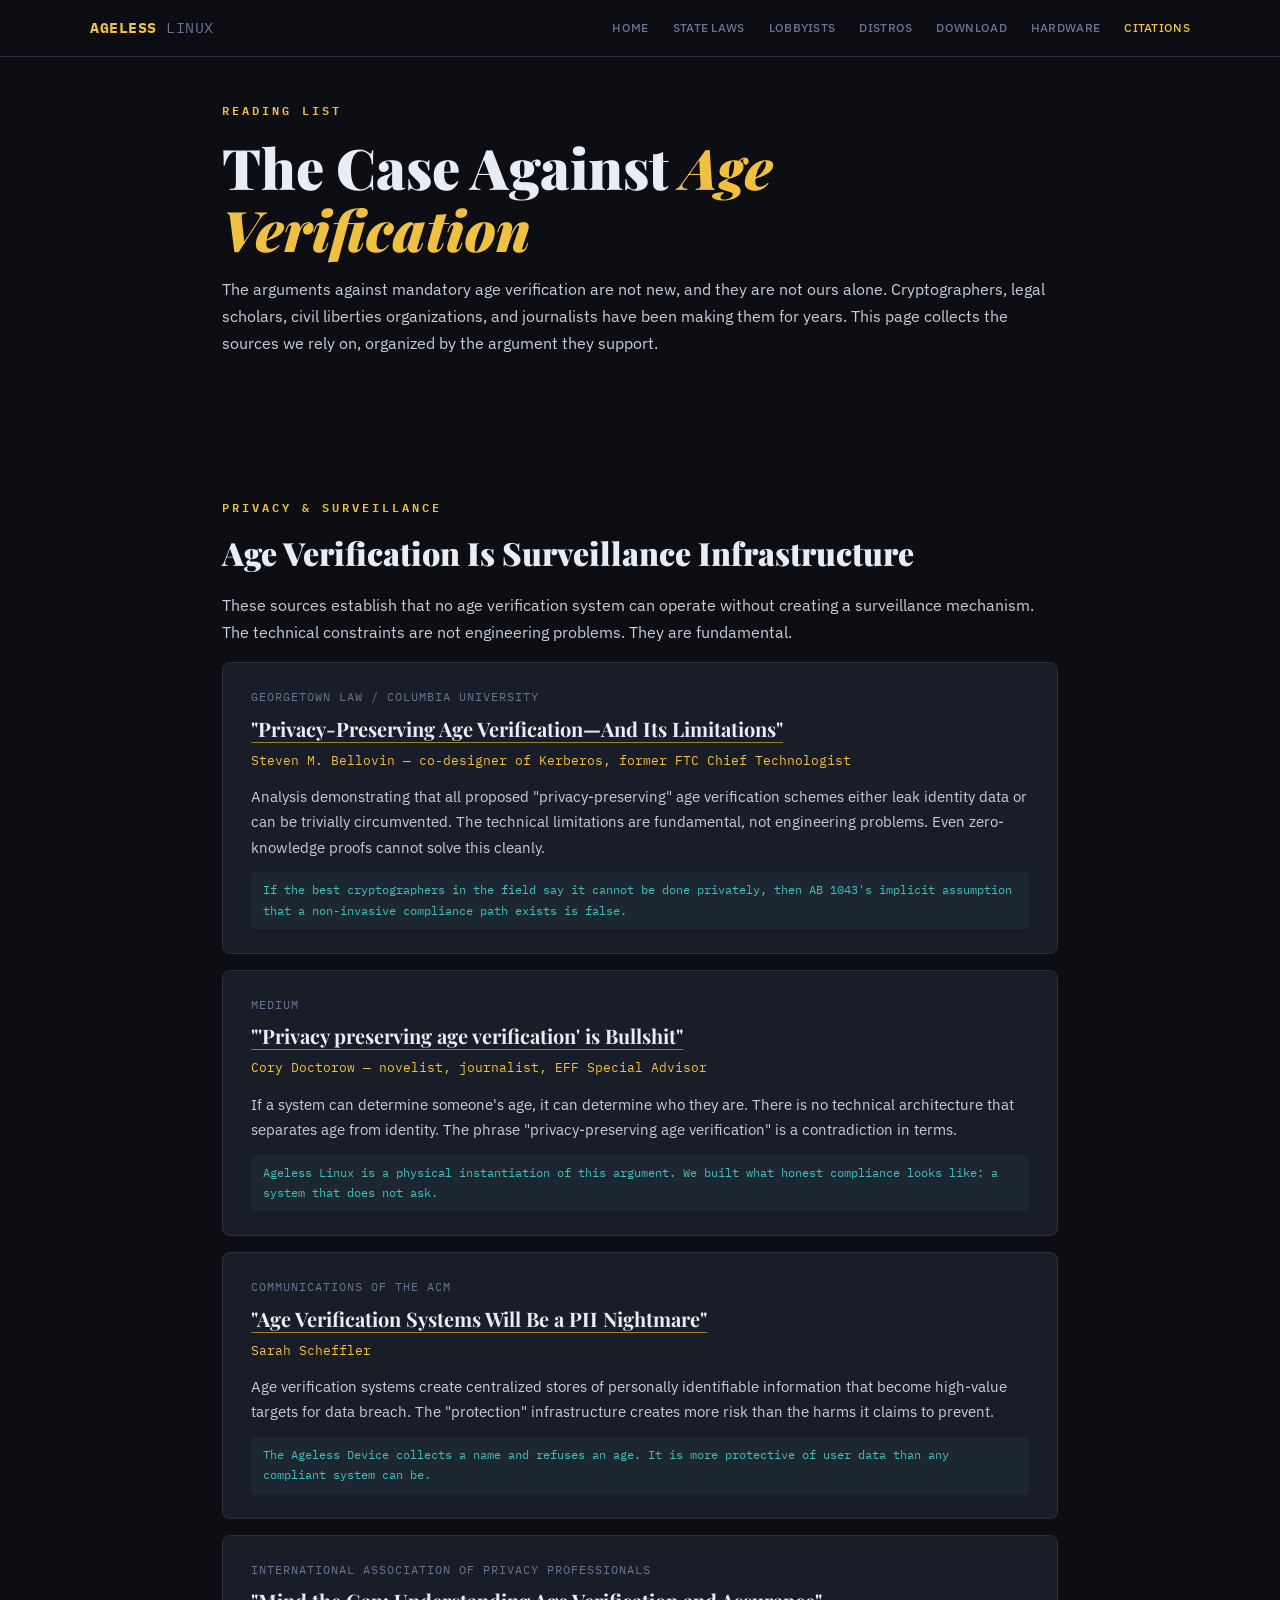
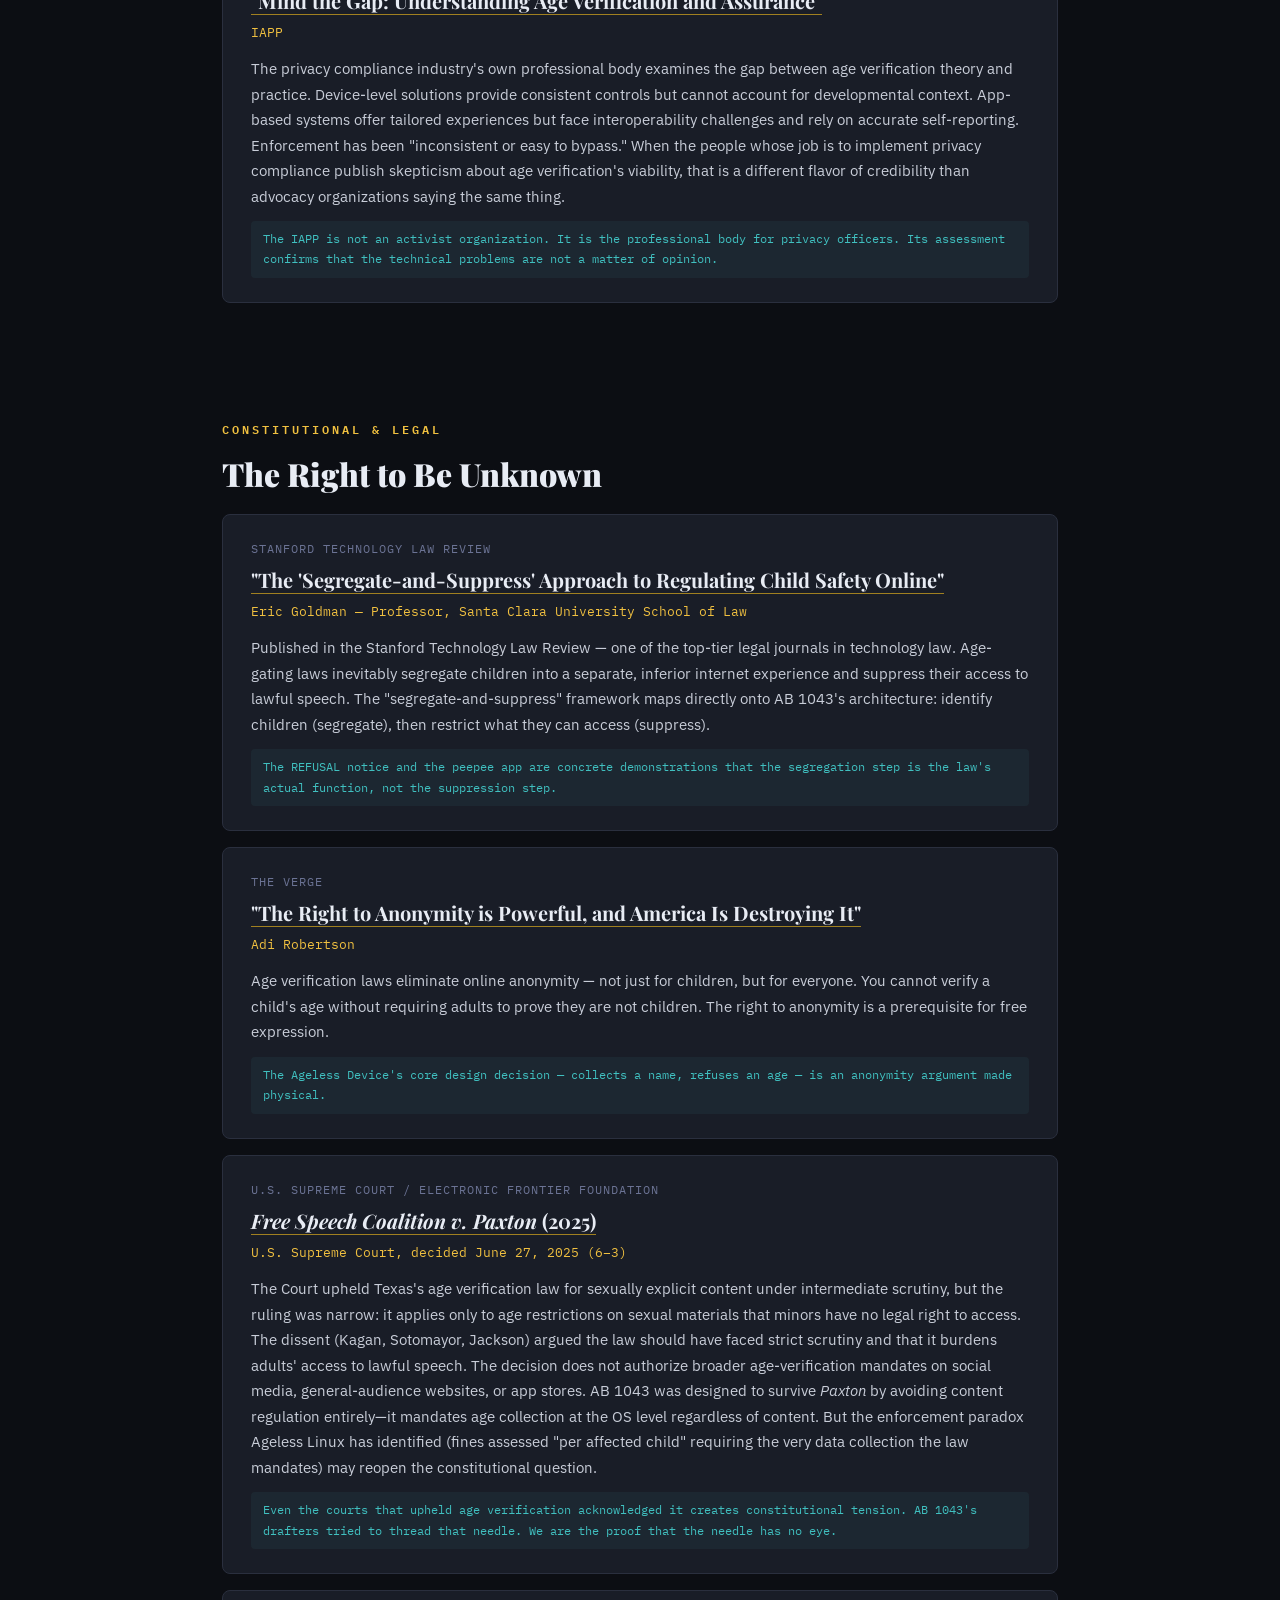
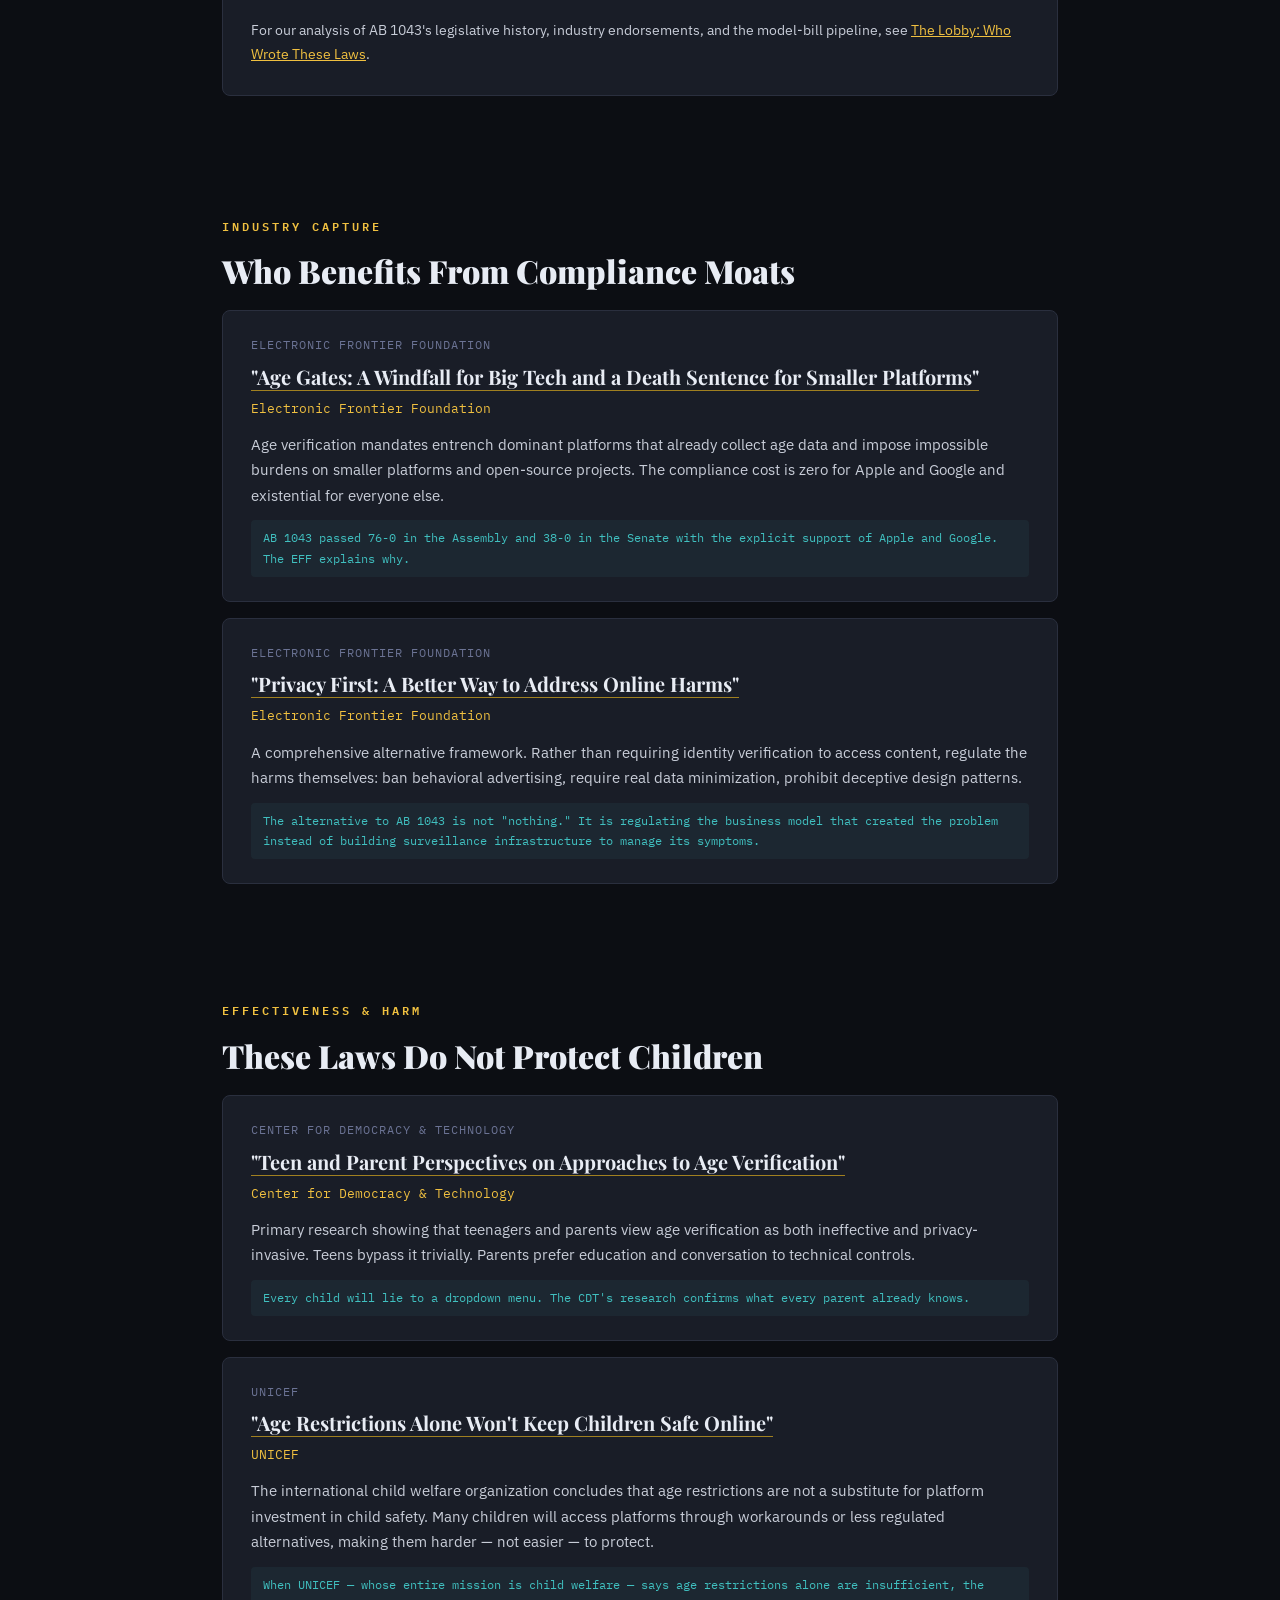
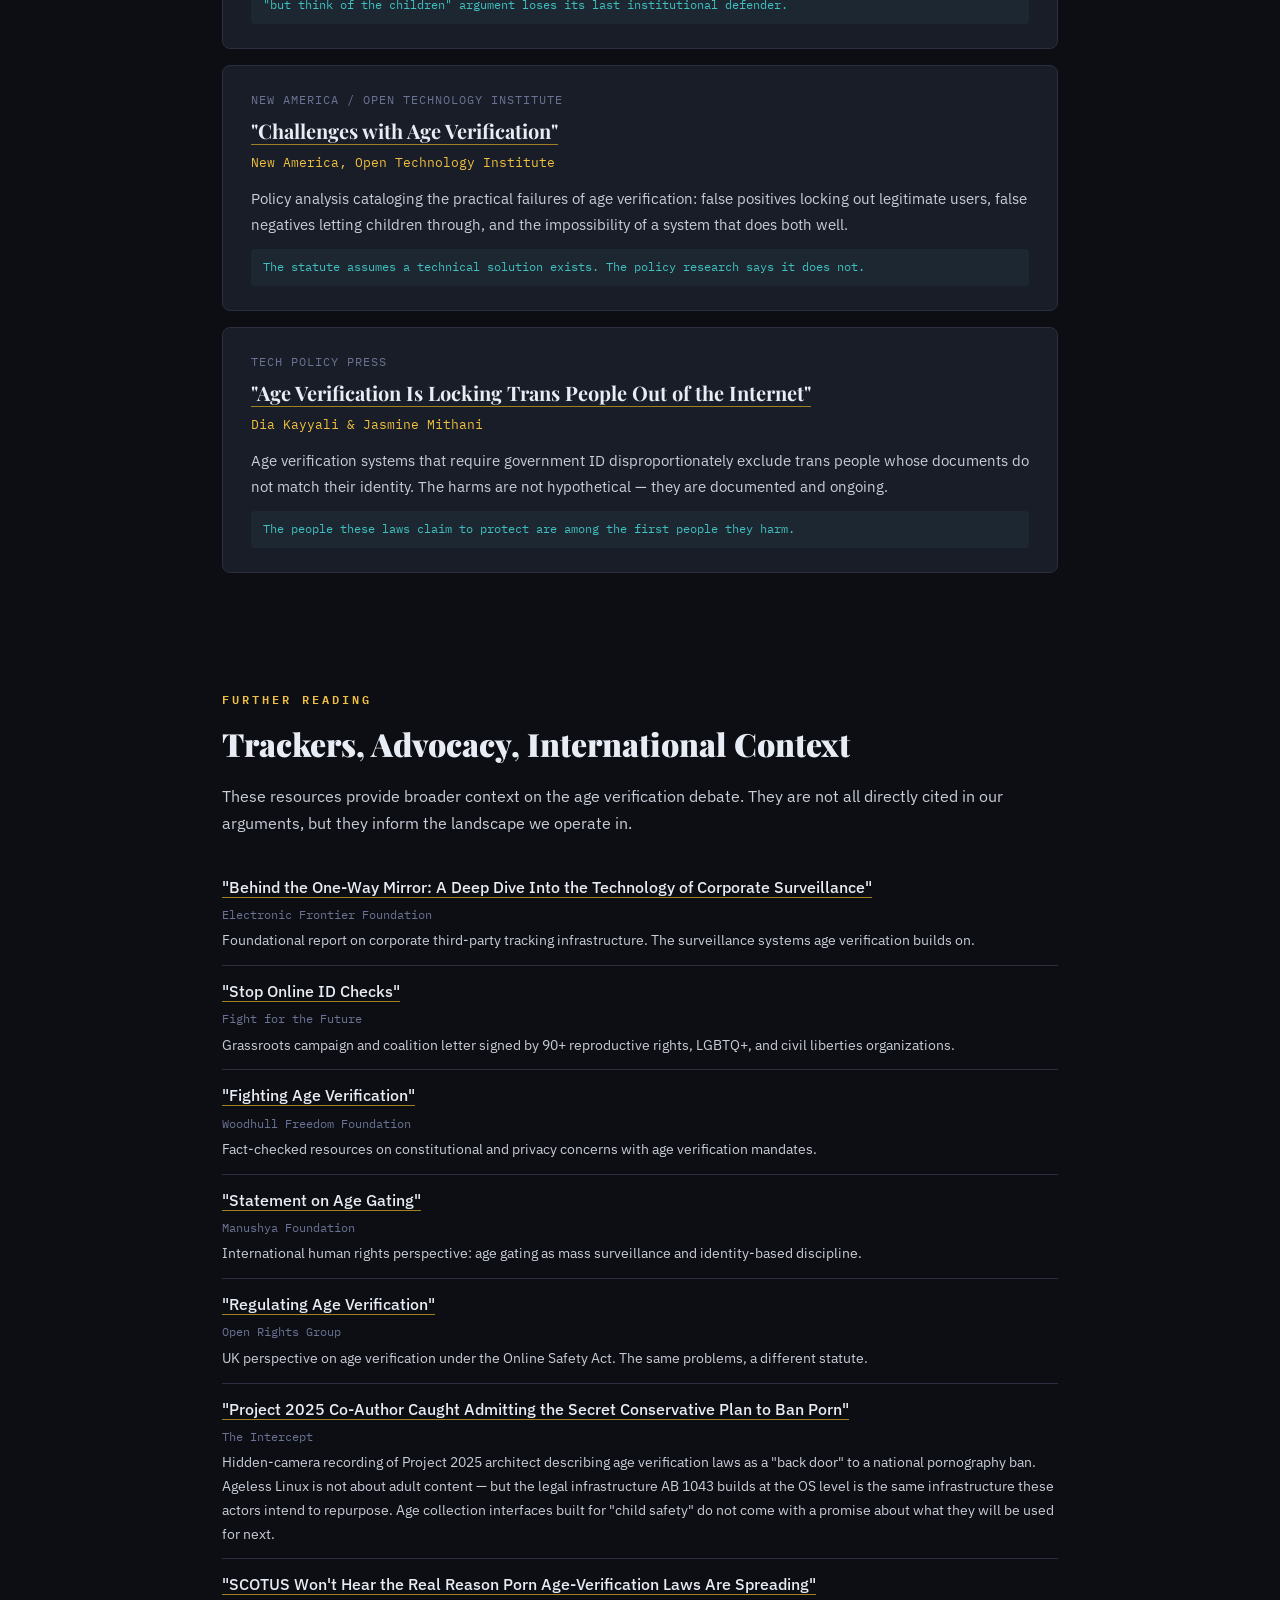
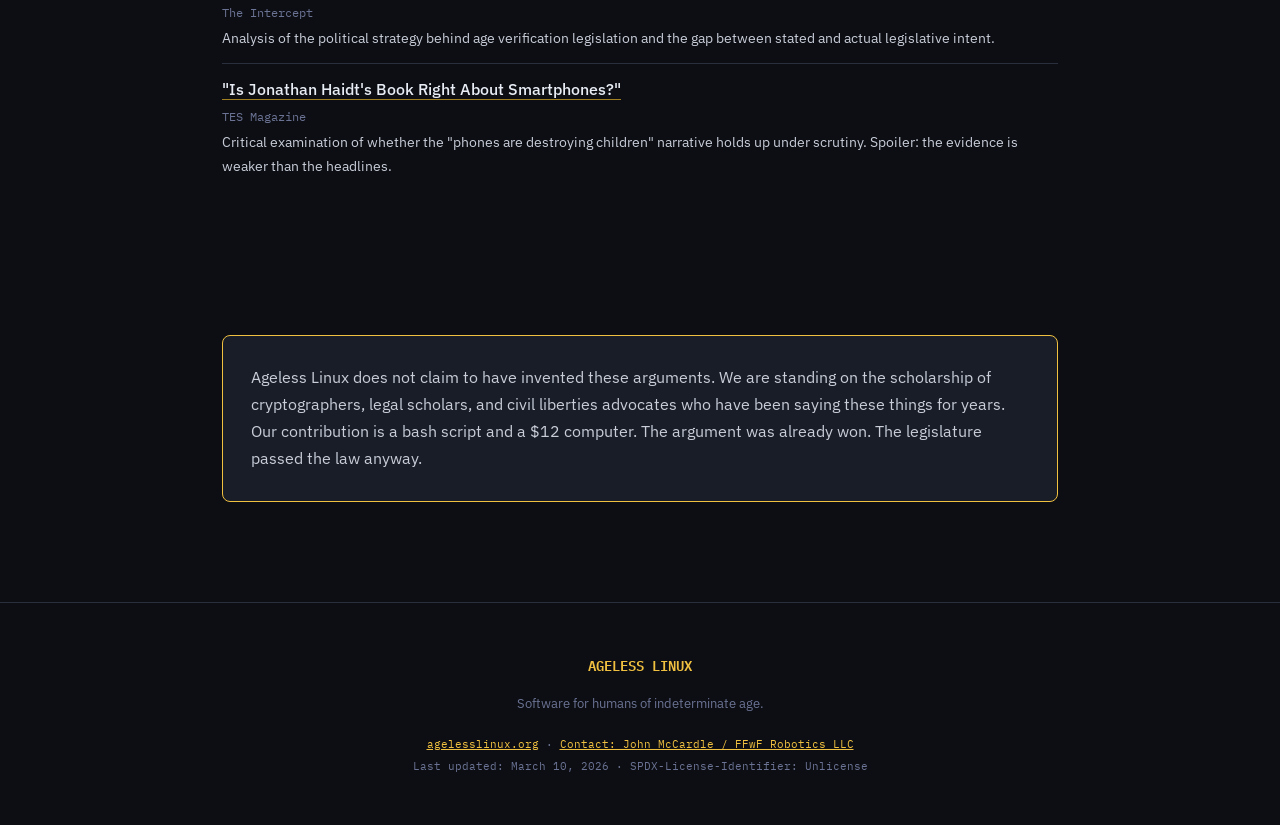
==== citations.html @ 57b7f772 "RSS support" ====
<!DOCTYPE html>
<html lang="en">
<head>
<meta charset="UTF-8">
<meta name="viewport" content="width=device-width, initial-scale=1.0">
<title>Ageless Linux — Citations &amp; Reading List</title>
<link rel="alternate" type="application/rss+xml" title="Ageless Linux: Updates" href="/rss.xml">
<link rel="stylesheet" href="style.css">
<style>
  .citation-card {
    background: var(--bg-card);
    border: 1px solid var(--border);
    border-radius: 8px;
    padding: 24px 28px;
    margin: 16px 0;
  }
  .citation-card .citation-source {
    font-family: 'IBM Plex Mono', monospace;
    font-size: 12px;
    color: var(--text-dim);
    text-transform: uppercase;
    letter-spacing: 1px;
    margin-bottom: 8px;
  }
  .citation-card .citation-title {
    font-family: 'Playfair Display', serif;
    font-size: 20px;
    font-weight: 700;
    color: var(--text-bright);
    line-height: 1.3;
    margin-bottom: 8px;
  }
  .citation-card .citation-title a {
    color: var(--text-bright);
    text-decoration: none;
    border-bottom: 1px solid var(--accent-dim);
    transition: color .2s, border-color .2s;
  }
  .citation-card .citation-title a:hover {
    color: var(--accent);
    border-color: var(--accent);
  }
  .citation-card .citation-author {
    font-family: 'IBM Plex Mono', monospace;
    font-size: 13px;
    color: var(--accent);
    margin-bottom: 12px;
  }
  .citation-card .citation-argument {
    font-size: 15px;
    color: var(--text);
    line-height: 1.7;
  }
  .citation-card .citation-relevance {
    margin-top: 12px;
    font-family: 'IBM Plex Mono', monospace;
    font-size: 12px;
    color: var(--cyan);
    padding: 8px 12px;
    background: rgba(64,192,192,0.06);
    border-radius: 4px;
  }
  .reading-list {
    margin: 24px 0;
  }
  .reading-item {
    padding: 12px 0;
    border-bottom: 1px solid var(--border);
  }
  .reading-item:last-child {
    border-bottom: none;
  }
  .reading-item a {
    color: var(--text-bright);
    text-decoration: none;
    border-bottom: 1px solid var(--accent-dim);
    font-weight: 500;
    transition: color .2s, border-color .2s;
  }
  .reading-item a:hover {
    color: var(--accent);
    border-color: var(--accent);
  }
  .reading-item .reading-org {
    font-family: 'IBM Plex Mono', monospace;
    font-size: 12px;
    color: var(--text-dim);
    margin-top: 4px;
  }
  .reading-item .reading-desc {
    font-size: 14px;
    color: var(--text);
    margin-top: 4px;
  }
</style>
</head>
<body>

<nav>
  <div class="inner">
    <a href="index.html" class="logo">AGELESS<span> LINUX</span></a>
    <div class="links">
      <a href="index.html">Home</a>
      <a href="map.html">State Laws</a>
      <a href="lobbyists.html">Lobbyists</a>
      <a href="distros.html">Distros</a>
      <a href="download.html">Download</a>
      <a href="hardware.html">Hardware</a>
      <a href="citations.html" class="active">Citations</a>
    </div>
  </div>
</nav>

<div class="page-header">
  <div class="container">
    <h2>Reading List</h2>
    <h1>The Case Against <em>Age Verification</em></h1>
    <p>
      The arguments against mandatory age verification are not new, and they are not ours alone.
      Cryptographers, legal scholars, civil liberties organizations, and journalists have been
      making them for years. This page collects the sources we rely on, organized by the argument
      they support.
    </p>
  </div>
</div>

<!-- PRIVACY & SURVEILLANCE -->
<section>
  <div class="container">
    <h2>Privacy &amp; Surveillance</h2>
    <h3>Age Verification Is Surveillance Infrastructure</h3>

    <p>
      These sources establish that no age verification system can operate without creating a
      surveillance mechanism. The technical constraints are not engineering problems. They are
      fundamental.
    </p>

    <div class="citation-card" id="bellovin">
      <div class="citation-source">Georgetown Law / Columbia University</div>
      <div class="citation-title">
        <a href="https://www.cs.columbia.edu/~smb/papers/age-verify.pdf">"Privacy-Preserving Age Verification—And Its Limitations"</a>
      </div>
      <div class="citation-author">Steven M. Bellovin — co-designer of Kerberos, former FTC Chief Technologist</div>
      <div class="citation-argument">
        Analysis demonstrating that all proposed "privacy-preserving" age verification schemes either leak
        identity data or can be trivially circumvented. The technical limitations are fundamental, not
        engineering problems. Even zero-knowledge proofs cannot solve this cleanly.
      </div>
      <div class="citation-relevance">
        If the best cryptographers in the field say it cannot be done privately, then AB 1043's implicit
        assumption that a non-invasive compliance path exists is false.
      </div>
    </div>

    <div class="citation-card" id="doctorow">
      <div class="citation-source">Medium</div>
      <div class="citation-title">
        <a href="https://doctorow.medium.com/privacy-preserving-age-verification-is-bullshit-0aefd53019e0">"'Privacy preserving age verification' is Bullshit"</a>
      </div>
      <div class="citation-author">Cory Doctorow — novelist, journalist, EFF Special Advisor</div>
      <div class="citation-argument">
        If a system can determine someone's age, it can determine who they are. There is no technical
        architecture that separates age from identity. The phrase "privacy-preserving age verification"
        is a contradiction in terms.
      </div>
      <div class="citation-relevance">
        Ageless Linux is a physical instantiation of this argument. We built what honest compliance
        looks like: a system that does not ask.
      </div>
    </div>

    <div class="citation-card" id="scheffler">
      <div class="citation-source">Communications of the ACM</div>
      <div class="citation-title">
        <a href="https://cacm.acm.org/opinion/age-verification-systems-will-be-a-personal-identifiable-information-nightmare/">"Age Verification Systems Will Be a PII Nightmare"</a>
      </div>
      <div class="citation-author">Sarah Scheffler</div>
      <div class="citation-argument">
        Age verification systems create centralized stores of personally identifiable information that
        become high-value targets for data breach. The "protection" infrastructure creates more risk
        than the harms it claims to prevent.
      </div>
      <div class="citation-relevance">
        The Ageless Device collects a name and refuses an age. It is more protective of user data than
        any compliant system can be.
      </div>
    </div>

    <div class="citation-card" id="iapp">
      <div class="citation-source">International Association of Privacy Professionals</div>
      <div class="citation-title">
        <a href="https://iapp.org/news/a/mind-the-gap-understanding-age-verification-and-assurance">"Mind the Gap: Understanding Age Verification and Assurance"</a>
      </div>
      <div class="citation-author">IAPP</div>
      <div class="citation-argument">
        The privacy compliance industry's own professional body examines the gap between age verification
        theory and practice. Device-level solutions provide consistent controls but cannot account for
        developmental context. App-based systems offer tailored experiences but face interoperability
        challenges and rely on accurate self-reporting. Enforcement has been "inconsistent or easy to bypass."
        When the people whose job is to implement privacy compliance publish skepticism about age verification's
        viability, that is a different flavor of credibility than advocacy organizations saying the same thing.
      </div>
      <div class="citation-relevance">
        The IAPP is not an activist organization. It is the professional body for privacy officers. Its
        assessment confirms that the technical problems are not a matter of opinion.
      </div>
    </div>

  </div>
</section>

<!-- CONSTITUTIONAL & LEGAL -->
<section>
  <div class="container">
    <h2>Constitutional &amp; Legal</h2>
    <h3>The Right to Be Unknown</h3>

    <div class="citation-card" id="goldman">
      <div class="citation-source">Stanford Technology Law Review</div>
      <div class="citation-title">
        <a href="https://papers.ssrn.com/sol3/papers.cfm?abstract_id=5208739">"The 'Segregate-and-Suppress' Approach to Regulating Child Safety Online"</a>
      </div>
      <div class="citation-author">Eric Goldman — Professor, Santa Clara University School of Law</div>
      <div class="citation-argument">
        Published in the Stanford Technology Law Review — one of the top-tier legal journals in technology law.
        Age-gating laws inevitably segregate children into a separate, inferior internet experience and suppress
        their access to lawful speech. The "segregate-and-suppress" framework maps directly onto AB 1043's
        architecture: identify children (segregate), then restrict what they can access (suppress).
      </div>
      <div class="citation-relevance">
        The REFUSAL notice and the peepee app are concrete demonstrations that the segregation step is the
        law's actual function, not the suppression step.
      </div>
    </div>

    <div class="citation-card" id="robertson">
      <div class="citation-source">The Verge</div>
      <div class="citation-title">
        <a href="https://www.theverge.com/policy/781256/anonymity-privacy-age-verification-free-speech">"The Right to Anonymity is Powerful, and America Is Destroying It"</a>
      </div>
      <div class="citation-author">Adi Robertson</div>
      <div class="citation-argument">
        Age verification laws eliminate online anonymity — not just for children, but for everyone. You cannot
        verify a child's age without requiring adults to prove they are not children. The right to anonymity is a
        prerequisite for free expression.
      </div>
      <div class="citation-relevance">
        The Ageless Device's core design decision — collects a name, refuses an age — is an anonymity argument
        made physical.
      </div>
    </div>

    <div class="citation-card" id="paxton">
      <div class="citation-source">U.S. Supreme Court / Electronic Frontier Foundation</div>
      <div class="citation-title">
        <a href="https://www.eff.org/pages/supreme-courts-decision-age-verification-tramples-free-speech-and-undermines-privacy"><em>Free Speech Coalition v. Paxton</em> (2025)</a>
      </div>
      <div class="citation-author">U.S. Supreme Court, decided June 27, 2025 (6&ndash;3)</div>
      <div class="citation-argument">
        The Court upheld Texas's age verification law for sexually explicit content under intermediate scrutiny,
        but the ruling was narrow: it applies only to age restrictions on sexual materials that minors have no
        legal right to access. The dissent (Kagan, Sotomayor, Jackson) argued the law should have faced strict
        scrutiny and that it burdens adults' access to lawful speech. The decision does not authorize broader
        age-verification mandates on social media, general-audience websites, or app stores. AB 1043 was
        designed to survive <em>Paxton</em> by avoiding content regulation entirely&mdash;it mandates age
        collection at the OS level regardless of content. But the enforcement paradox Ageless Linux has
        identified (fines assessed "per affected child" requiring the very data collection the law mandates)
        may reopen the constitutional question.
      </div>
      <div class="citation-relevance">
        Even the courts that upheld age verification acknowledged it creates constitutional tension. AB 1043's
        drafters tried to thread that needle. We are the proof that the needle has no eye.
      </div>
    </div>

    <div class="card" style="margin-top: 16px;">
      <p style="font-size: 14px;">
        For our analysis of AB 1043's legislative history, industry endorsements, and the model-bill
        pipeline, see <a href="lobbyists.html">The Lobby: Who Wrote These Laws</a>.
      </p>
    </div>

  </div>
</section>

<!-- INDUSTRY CAPTURE -->
<section>
  <div class="container">
    <h2>Industry Capture</h2>
    <h3>Who Benefits From Compliance Moats</h3>

    <div class="citation-card" id="eff-windfall">
      <div class="citation-source">Electronic Frontier Foundation</div>
      <div class="citation-title">
        <a href="https://www.eff.org/pages/age-gates-are-windfall-big-tech-and-death-sentence-smaller-platforms">"Age Gates: A Windfall for Big Tech and a Death Sentence for Smaller Platforms"</a>
      </div>
      <div class="citation-author">Electronic Frontier Foundation</div>
      <div class="citation-argument">
        Age verification mandates entrench dominant platforms that already collect age data and impose impossible
        burdens on smaller platforms and open-source projects. The compliance cost is zero for Apple and Google
        and existential for everyone else.
      </div>
      <div class="citation-relevance">
        AB 1043 passed 76-0 in the Assembly and 38-0 in the Senate with the explicit support of Apple and Google.
        The EFF explains why.
      </div>
    </div>

    <div class="citation-card" id="eff-privacy">
      <div class="citation-source">Electronic Frontier Foundation</div>
      <div class="citation-title">
        <a href="https://www.eff.org/wp/privacy-first-better-way-address-online-harms">"Privacy First: A Better Way to Address Online Harms"</a>
      </div>
      <div class="citation-author">Electronic Frontier Foundation</div>
      <div class="citation-argument">
        A comprehensive alternative framework. Rather than requiring identity verification to access content,
        regulate the harms themselves: ban behavioral advertising, require real data minimization, prohibit
        deceptive design patterns.
      </div>
      <div class="citation-relevance">
        The alternative to AB 1043 is not "nothing." It is regulating the business model that created the problem
        instead of building surveillance infrastructure to manage its symptoms.
      </div>
    </div>

  </div>
</section>

<!-- EFFECTIVENESS & HARM -->
<section>
  <div class="container">
    <h2>Effectiveness &amp; Harm</h2>
    <h3>These Laws Do Not Protect Children</h3>

    <div class="citation-card" id="cdt">
      <div class="citation-source">Center for Democracy &amp; Technology</div>
      <div class="citation-title">
        <a href="https://cdt.org/wp-content/uploads/2025/08/2025-08-22-CDT-Research-Brief-on-Age-Verification-1.pdf">"Teen and Parent Perspectives on Approaches to Age Verification"</a>
      </div>
      <div class="citation-author">Center for Democracy &amp; Technology</div>
      <div class="citation-argument">
        Primary research showing that teenagers and parents view age verification as both ineffective and
        privacy-invasive. Teens bypass it trivially. Parents prefer education and conversation to technical
        controls.
      </div>
      <div class="citation-relevance">
        Every child will lie to a dropdown menu. The CDT's research confirms what every parent already knows.
      </div>
    </div>

    <div class="citation-card" id="unicef">
      <div class="citation-source">UNICEF</div>
      <div class="citation-title">
        <a href="https://www.unicef.org/press-releases/age-restrictions-alone-wont-keep-children-safe-online">"Age Restrictions Alone Won't Keep Children Safe Online"</a>
      </div>
      <div class="citation-author">UNICEF</div>
      <div class="citation-argument">
        The international child welfare organization concludes that age restrictions are not a substitute for
        platform investment in child safety. Many children will access platforms through workarounds or less
        regulated alternatives, making them harder — not easier — to protect.
      </div>
      <div class="citation-relevance">
        When UNICEF — whose entire mission is child welfare — says age restrictions alone are insufficient,
        the "but think of the children" argument loses its last institutional defender.
      </div>
    </div>

    <div class="citation-card" id="newamerica">
      <div class="citation-source">New America / Open Technology Institute</div>
      <div class="citation-title">
        <a href="https://www.newamerica.org/oti/reports/age-verification-the-complicated-effort-to-protect-youth-online/challenges-with-age-verification/">"Challenges with Age Verification"</a>
      </div>
      <div class="citation-author">New America, Open Technology Institute</div>
      <div class="citation-argument">
        Policy analysis cataloging the practical failures of age verification: false positives locking out
        legitimate users, false negatives letting children through, and the impossibility of a system that
        does both well.
      </div>
      <div class="citation-relevance">
        The statute assumes a technical solution exists. The policy research says it does not.
      </div>
    </div>

    <div class="citation-card" id="kayyali">
      <div class="citation-source">Tech Policy Press</div>
      <div class="citation-title">
        <a href="https://www.techpolicy.press/age-verification-is-locking-trans-people-out-of-the-internet/">"Age Verification Is Locking Trans People Out of the Internet"</a>
      </div>
      <div class="citation-author">Dia Kayyali &amp; Jasmine Mithani</div>
      <div class="citation-argument">
        Age verification systems that require government ID disproportionately exclude trans people whose
        documents do not match their identity. The harms are not hypothetical — they are documented and ongoing.
      </div>
      <div class="citation-relevance">
        The people these laws claim to protect are among the first people they harm.
      </div>
    </div>

  </div>
</section>

<!-- FURTHER READING -->
<section>
  <div class="container">
    <h2>Further Reading</h2>
    <h3>Trackers, Advocacy, International Context</h3>

    <p>
      These resources provide broader context on the age verification debate. They are not all directly
      cited in our arguments, but they inform the landscape we operate in.
    </p>

    <div class="reading-list">

      <div class="reading-item">
        <a href="https://www.eff.org/wp/behind-the-one-way-mirror">"Behind the One-Way Mirror: A Deep Dive Into the Technology of Corporate Surveillance"</a>
        <div class="reading-org">Electronic Frontier Foundation</div>
        <div class="reading-desc">Foundational report on corporate third-party tracking infrastructure. The surveillance systems age verification builds on.</div>
      </div>

      <div class="reading-item">
        <a href="https://www.stoponlineidchecks.org/">"Stop Online ID Checks"</a>
        <div class="reading-org">Fight for the Future</div>
        <div class="reading-desc">Grassroots campaign and coalition letter signed by 90+ reproductive rights, LGBTQ+, and civil liberties organizations.</div>
      </div>

      <div class="reading-item">
        <a href="https://www.woodhullfoundation.org/our-projects/fighting-age-verification/">"Fighting Age Verification"</a>
        <div class="reading-org">Woodhull Freedom Foundation</div>
        <div class="reading-desc">Fact-checked resources on constitutional and privacy concerns with age verification mandates.</div>
      </div>

      <div class="reading-item">
        <a href="https://www.manushyafoundation.org/manushya-s-statement-on-age-gating">"Statement on Age Gating"</a>
        <div class="reading-org">Manushya Foundation</div>
        <div class="reading-desc">International human rights perspective: age gating as mass surveillance and identity-based discipline.</div>
      </div>

      <div class="reading-item">
        <a href="https://www.openrightsgroup.org/publications/regulating-age-verification/">"Regulating Age Verification"</a>
        <div class="reading-org">Open Rights Group</div>
        <div class="reading-desc">UK perspective on age verification under the Online Safety Act. The same problems, a different statute.</div>
      </div>

      <div class="reading-item">
        <a href="https://theintercept.com/2024/08/16/project-2025-russ-vought-porn-ban/">"Project 2025 Co-Author Caught Admitting the Secret Conservative Plan to Ban Porn"</a>
        <div class="reading-org">The Intercept</div>
        <div class="reading-desc">Hidden-camera recording of Project 2025 architect describing age verification laws as a "back door" to a national pornography ban. Ageless Linux is not about adult content — but the legal infrastructure AB 1043 builds at the OS level is the same infrastructure these actors intend to repurpose. Age collection interfaces built for "child safety" do not come with a promise about what they will be used for next.</div>
      </div>

      <div class="reading-item">
        <a href="https://theintercept.com/2025/01/15/supreme-court-porn-age-verification/">"SCOTUS Won't Hear the Real Reason Porn Age-Verification Laws Are Spreading"</a>
        <div class="reading-org">The Intercept</div>
        <div class="reading-desc">Analysis of the political strategy behind age verification legislation and the gap between stated and actual legislative intent.</div>
      </div>

      <div class="reading-item">
        <a href="https://www.tes.com/magazine/teaching-learning/general/jonathan-haidt-anxious-generation-right-about-smartphones">"Is Jonathan Haidt's Book Right About Smartphones?"</a>
        <div class="reading-org">TES Magazine</div>
        <div class="reading-desc">Critical examination of whether the "phones are destroying children" narrative holds up under scrutiny. Spoiler: the evidence is weaker than the headlines.</div>
      </div>

    </div>
  </div>
</section>

<!-- CLOSING -->
<section>
  <div class="container">
    <div class="card" style="border-color: var(--accent);">
      <p>
        Ageless Linux does not claim to have invented these arguments. We are standing on the scholarship
        of cryptographers, legal scholars, and civil liberties advocates who have been saying these things
        for years. Our contribution is a bash script and a $12 computer. The argument was already won.
        The legislature passed the law anyway.
      </p>
    </div>
  </div>
</section>

<footer>
  <div class="container">
    <p style="font-family:'IBM Plex Mono',monospace; color:var(--accent); font-size:14px; font-weight:600;">AGELESS LINUX</p>
    <p>Software for humans of indeterminate age.</p>
    <div class="legal-footer">
      <a href="https://agelesslinux.org">agelesslinux.org</a> ·
      <a href="https://ffwf.net/contact">Contact: John McCardle / FFwF Robotics LLC</a>
      <br>
      Last updated: March 10, 2026 · SPDX-License-Identifier: Unlicense
    </div>
  </div>
</footer>

</body>
</html>
---- style.css ----
/* ═══ AGELESS LINUX — SHARED STYLES ═══ */
@import url('https://fonts.googleapis.com/css2?family=IBM+Plex+Mono:ital,wght@0,400;0,500;0,600;0,700;1,400&family=IBM+Plex+Sans:wght@300;400;500;600;700&family=Playfair+Display:ital,wght@0,700;0,900;1,700&display=swap');

:root {
  --bg: #0c0e13; --bg-raised: #13161d; --bg-card: #191d27;
  --bg-highlight: #1e2330; --border: #2a2f3e; --border-bright: #3d4459;
  --text: #c8cdd8; --text-dim: #6b7394; --text-bright: #e8ecf4;
  --accent: #f0c040; --accent-dim: #a08020;
  --red: #e05050; --red-dim: #4a1a1a;
  --green: #40c080; --green-dim: #1a3a2a;
  --blue: #5090e0; --cyan: #40c0c0;
  --section-gap: 100px;
}
* { margin:0; padding:0; box-sizing:border-box; }
html { scroll-behavior:smooth; }
body { font-family:'IBM Plex Sans',sans-serif; background:var(--bg); color:var(--text); line-height:1.7; font-size:16px; overflow-x:hidden; }

/* NAV */
nav { position:fixed; top:0; left:0; right:0; z-index:100; background:rgba(12,14,19,.92); backdrop-filter:blur(12px); border-bottom:1px solid var(--border); padding:0 32px; }
nav .inner { max-width:1100px; margin:0 auto; display:flex; align-items:center; justify-content:space-between; height:56px; }
nav .logo { font-family:'IBM Plex Mono',monospace; font-weight:700; font-size:15px; color:var(--accent); text-decoration:none; letter-spacing:.5px; }
nav .logo span { color:var(--text-dim); font-weight:400; }
nav .links { display:flex; gap:24px; overflow-x:auto; white-space:nowrap; }
nav .links a { color:var(--text-dim); text-decoration:none; font-size:12px; font-weight:500; letter-spacing:.3px; text-transform:uppercase; transition:color .2s; }
nav .links a:hover, nav .links a.active { color:var(--accent); }

/* LAYOUT */
.container { max-width:900px; margin:0 auto; padding:0 32px; }
section { padding-top:var(--section-gap); }
.page-header { padding-top:100px; padding-bottom:40px; }

/* TYPOGRAPHY */
h1 { font-family:'Playfair Display',serif; font-size:clamp(36px,5vw,56px); font-weight:900; color:var(--text-bright); line-height:1.1; margin-bottom:16px; }
h1 em { font-style:italic; color:var(--accent); }
h2 { font-family:'IBM Plex Mono',monospace; font-size:12px; font-weight:600; text-transform:uppercase; letter-spacing:3px; color:var(--accent); margin-bottom:16px; }
h3 { font-family:'Playfair Display',serif; font-size:32px; font-weight:900; color:var(--text-bright); line-height:1.2; margin-bottom:20px; }
h4 { font-family:'IBM Plex Mono',monospace; font-size:14px; font-weight:600; color:var(--text-bright); margin-bottom:12px; margin-top:28px; }
p + p { margin-top:12px; }
a { color:var(--accent); }

/* COMPONENTS */
.legal-cite { font-family:'IBM Plex Mono',monospace; font-size:13px; color:var(--cyan); background:rgba(64,192,192,.08); padding:2px 8px; border-radius:3px; white-space:nowrap; }
.card { background:var(--bg-card); border:1px solid var(--border); border-radius:8px; padding:28px; margin:20px 0; }
.card.red-card { border-color:var(--red); background:linear-gradient(135deg,var(--red-dim),var(--bg-card)); }
.card.green-card { border-color:var(--green); background:linear-gradient(135deg,var(--green-dim),var(--bg-card)); }
.card.yellow-card { border-color:var(--accent); background:linear-gradient(135deg,rgba(160,128,32,.15),var(--bg-card)); }
.badge { display:inline-block; font-family:'IBM Plex Mono',monospace; font-size:11px; font-weight:700; text-transform:uppercase; letter-spacing:1.5px; padding:4px 12px; border-radius:3px; margin-bottom:12px; }
.badge-red { background:var(--red); color:#fff; }
.badge-green { background:var(--green); color:#0c0e13; }
.badge-yellow { background:var(--accent); color:#0c0e13; }
.badge-blue { background:var(--blue); color:#fff; }
.badge-dim { background:var(--border-bright); color:var(--text-dim); }
blockquote { border-left:3px solid var(--accent-dim); padding:16px 24px; margin:20px 0; background:var(--bg-highlight); border-radius:0 6px 6px 0; font-family:'IBM Plex Mono',monospace; font-size:14px; line-height:1.8; }
blockquote .cite { display:block; margin-top:8px; color:var(--text-dim); font-size:12px; }
code { font-family:'IBM Plex Mono',monospace; font-size:14px; background:var(--bg-highlight); padding:2px 7px; border-radius:3px; color:var(--green); }
pre { background:var(--bg-raised); border:1px solid var(--border); border-radius:6px; padding:20px 24px; overflow-x:auto; margin:16px 0; font-family:'IBM Plex Mono',monospace; font-size:14px; line-height:1.6; color:var(--green); }
.btn { display:inline-block; font-family:'IBM Plex Mono',monospace; font-weight:600; font-size:14px; padding:12px 24px; border-radius:6px; text-decoration:none; transition:all .2s; border:2px solid transparent; cursor:pointer; }
.btn-primary { background:var(--accent); color:#0c0e13; }
.btn-primary:hover { background:#f5d060; transform:translateY(-1px); box-shadow:0 4px 20px rgba(240,192,64,.25); }
.btn-outline { border-color:var(--border-bright); color:var(--text); background:transparent; }
.btn-outline:hover { border-color:var(--accent); color:var(--accent); }

/* STATE TABLE */
.state-grid { display:grid; gap:16px; margin:24px 0; }
.state-card { background:var(--bg-card); border:1px solid var(--border); border-radius:8px; padding:20px 24px; display:grid; grid-template-columns:1fr auto; gap:12px; align-items:start; }
.state-card .state-name { font-family:'IBM Plex Mono',monospace; font-size:16px; font-weight:700; color:var(--text-bright); }
.state-card .state-law { font-size:14px; color:var(--text-dim); margin-top:4px; }
.state-card .state-detail { font-size:14px; color:var(--text); margin-top:8px; }
.state-card .state-status { text-align:right; }
.status-tag { font-family:'IBM Plex Mono',monospace; font-size:11px; font-weight:700; text-transform:uppercase; letter-spacing:1px; padding:4px 10px; border-radius:3px; display:inline-block; white-space:nowrap; }
.status-law { background:var(--red); color:#fff; }
.status-blocked { background:var(--accent); color:#0c0e13; }
.status-bill { background:var(--blue); color:#fff; }
.status-pending { background:var(--border-bright); color:var(--text-dim); }

/* DISTRO TABLE */
.distro-row { display:grid; grid-template-columns:160px 1fr auto; gap:16px; padding:16px 0; border-bottom:1px solid var(--border); align-items:center; }
.distro-row:last-child { border-bottom:none; }
.distro-name { font-family:'IBM Plex Mono',monospace; font-weight:600; color:var(--text-bright); font-size:14px; }
.distro-detail { font-size:14px; }
.distro-status { font-family:'IBM Plex Mono',monospace; font-size:11px; font-weight:700; }

/* FOOTER */
footer { margin-top:var(--section-gap); padding:48px 0; border-top:1px solid var(--border); text-align:center; color:var(--text-dim); font-size:13px; line-height:2; }
footer .legal-footer { font-family:'IBM Plex Mono',monospace; font-size:11px; max-width:700px; margin:16px auto 0; }

/* RESPONSIVE */
@media(max-width:640px) {
  nav .links { gap:16px; }
  h1 { font-size:28px; } h3 { font-size:24px; }
  .card { padding:16px; }
  .state-card { grid-template-columns:1fr; }
  .distro-row { grid-template-columns:1fr; gap:4px; }
}
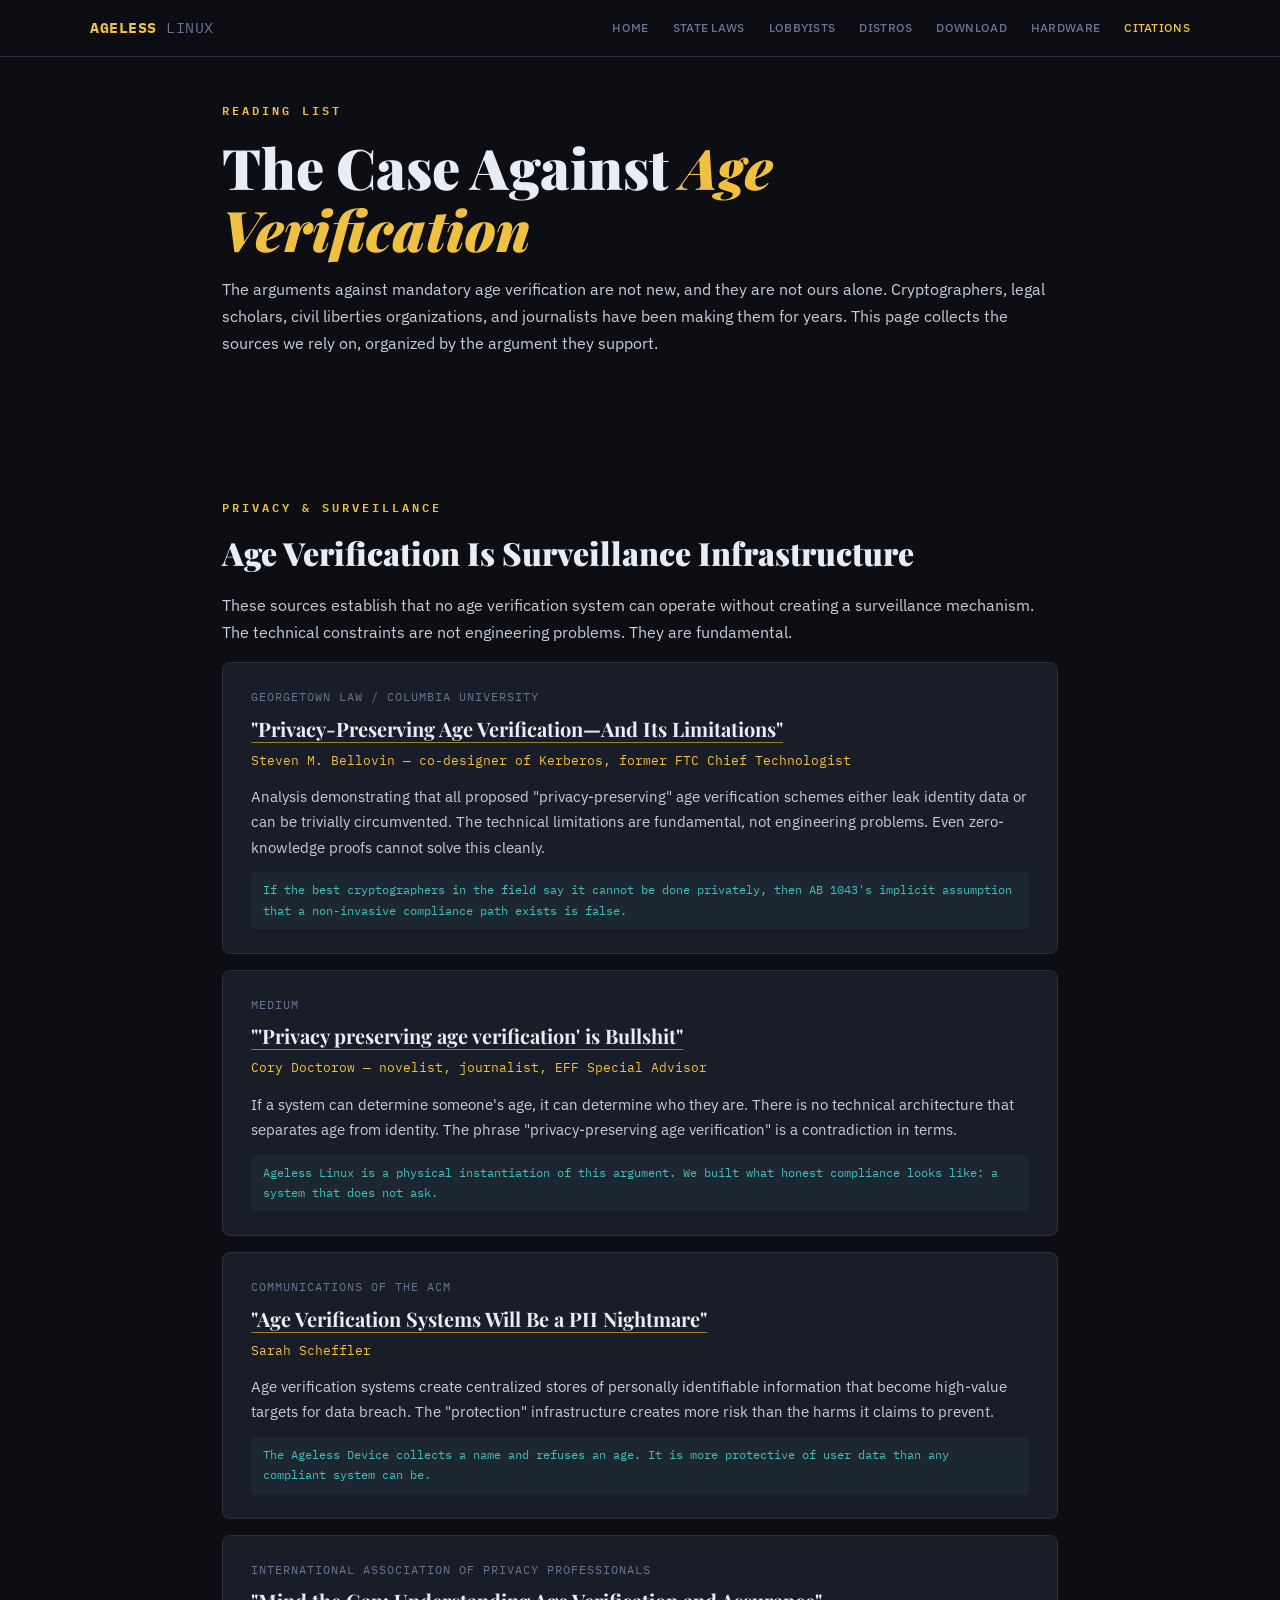
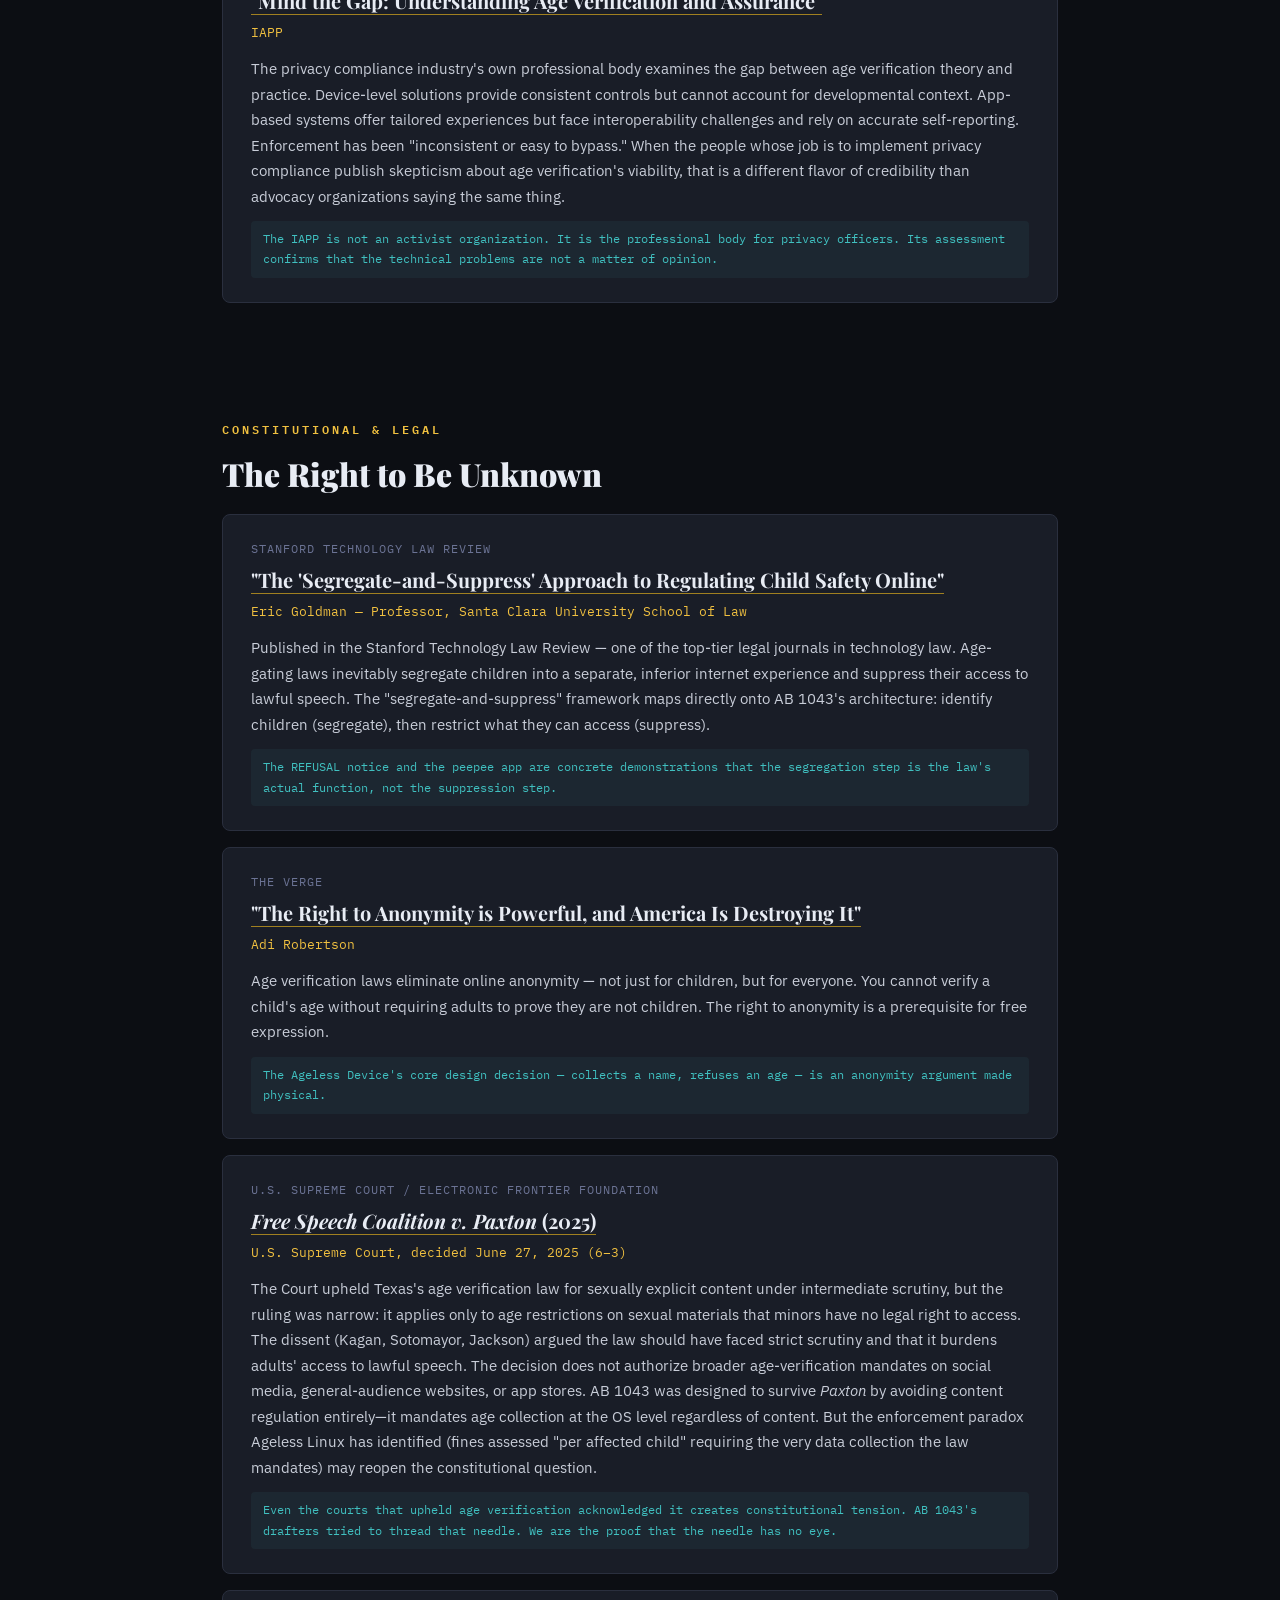
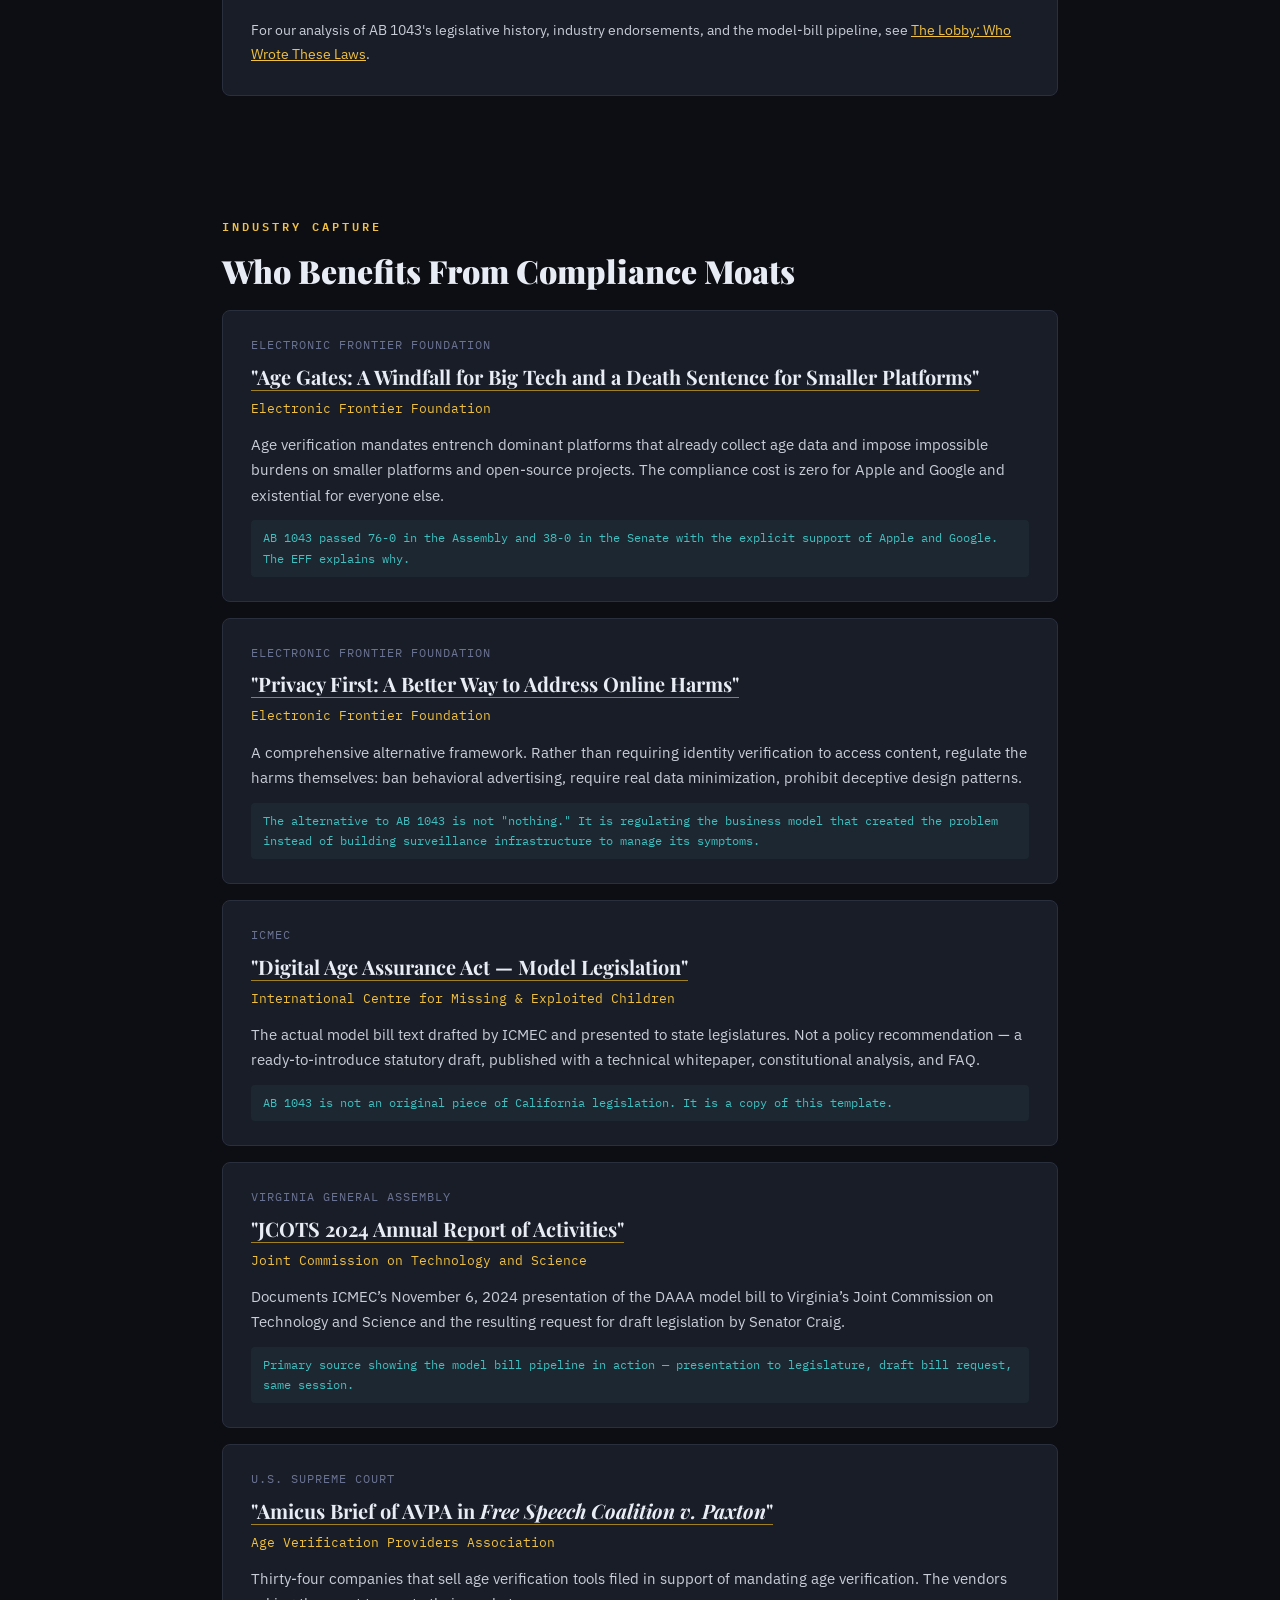
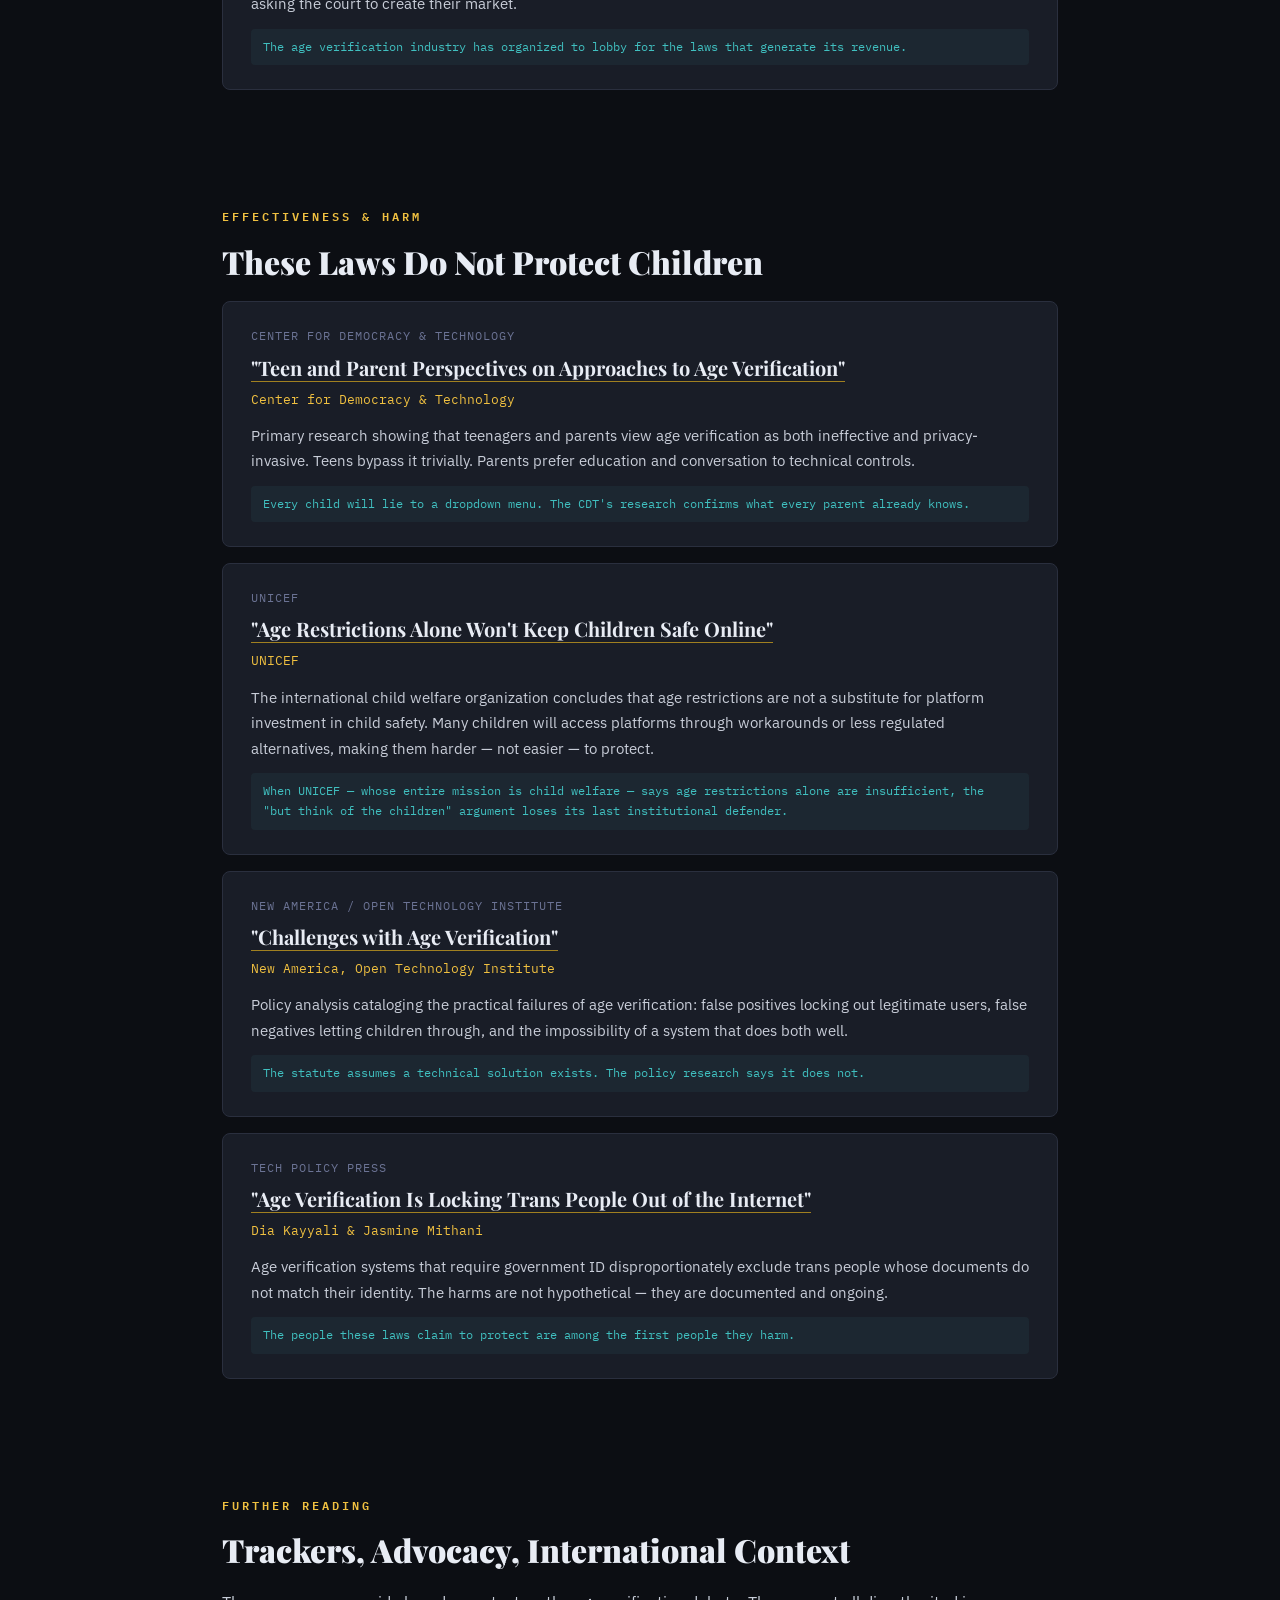
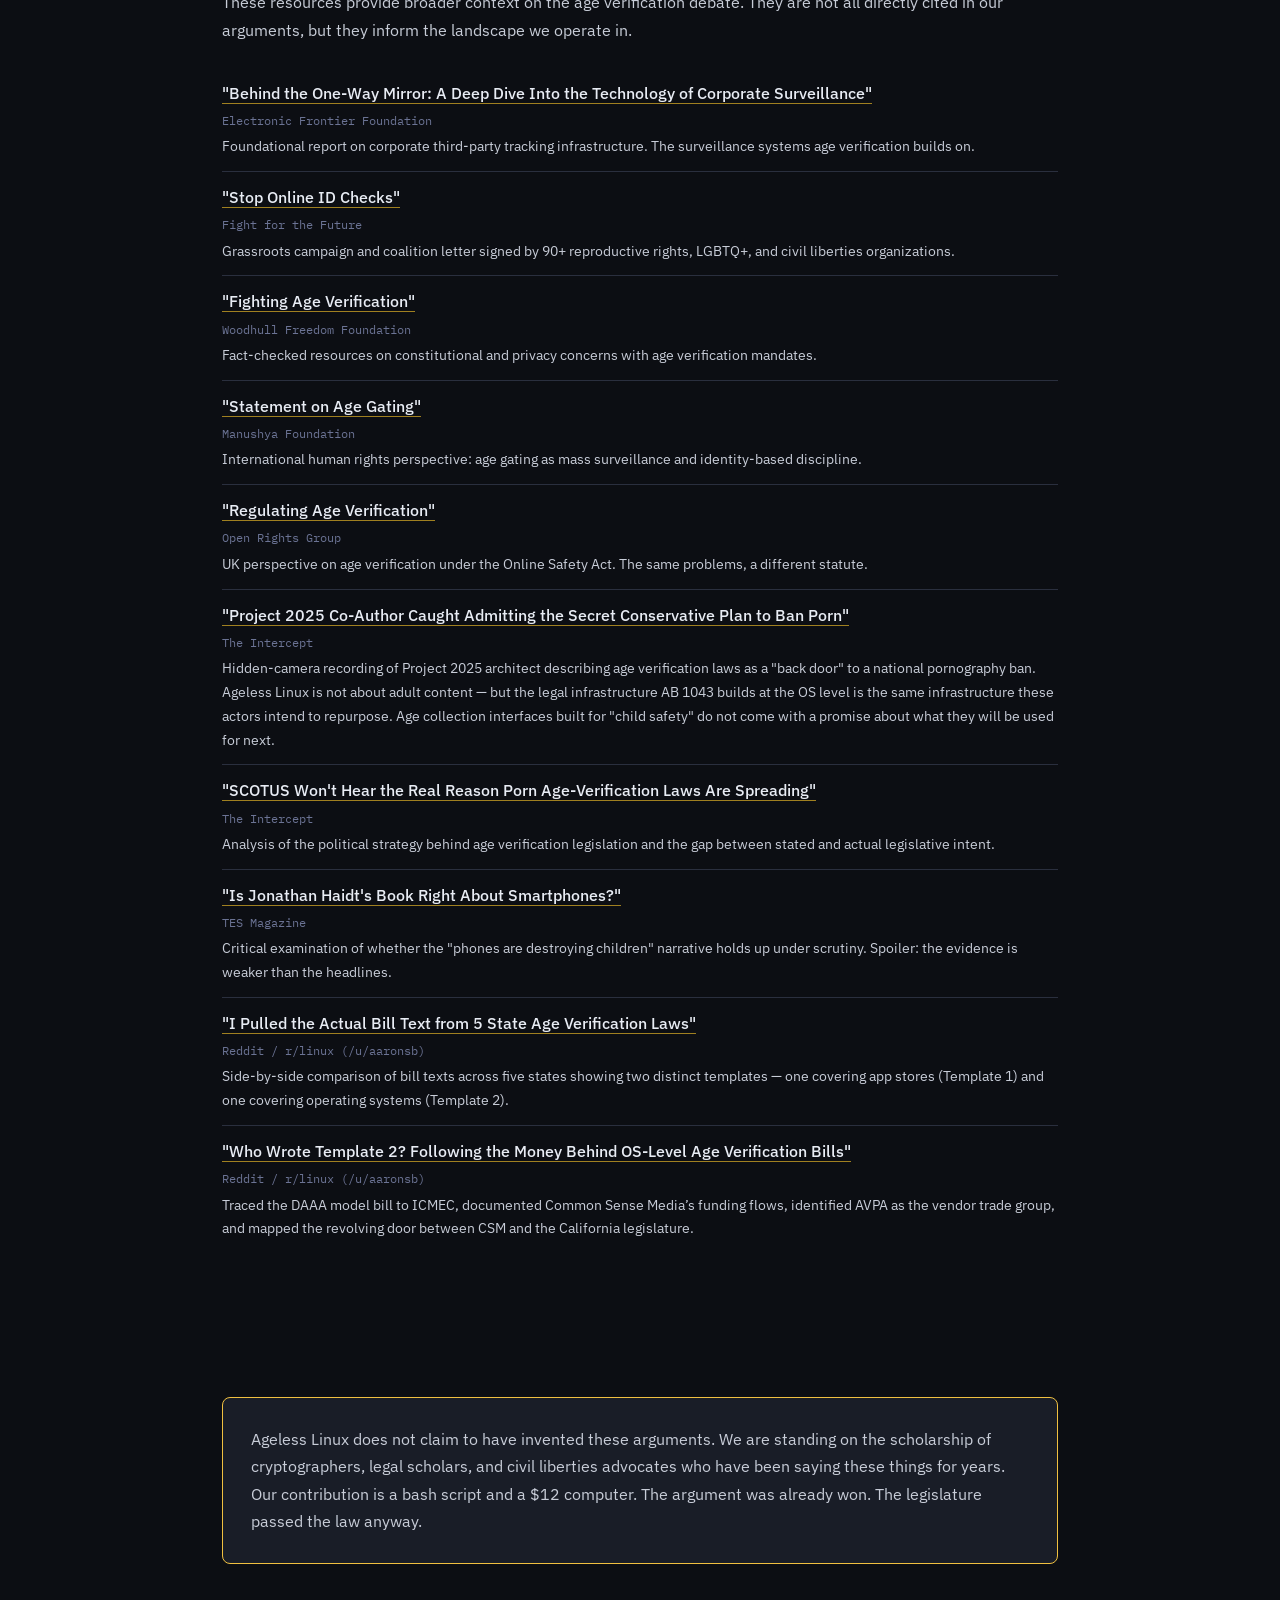
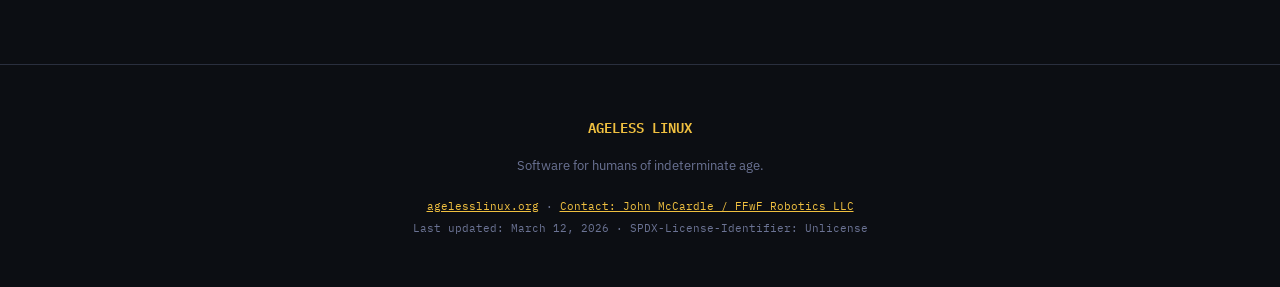
==== commit a9dc782e: "add ICMEC model-bill authorship, Wicks/CSM revolving door, AVPA vendor trade body Sources verified f" ====
--- a/citations.html
+++ b/citations.html
@@ -324,6 +324,54 @@
       </div>
     </div>
 
+    <div class="citation-card" id="icmec-model">
+      <div class="citation-source">ICMEC</div>
+      <div class="citation-title">
+        <a href="https://cdn.icmec.org/wp-content/uploads/2024/10/Digital-Age-Assurance-Act-2024.pdf">"Digital Age Assurance Act &mdash; Model Legislation"</a>
+      </div>
+      <div class="citation-author">International Centre for Missing &amp; Exploited Children</div>
+      <div class="citation-argument">
+        The actual model bill text drafted by ICMEC and presented to state legislatures. Not a policy
+        recommendation &mdash; a ready-to-introduce statutory draft, published with a technical whitepaper,
+        constitutional analysis, and FAQ.
+      </div>
+      <div class="citation-relevance">
+        AB 1043 is not an original piece of California legislation. It is a copy of this template.
+      </div>
+    </div>
+
+    <div class="citation-card" id="jcots">
+      <div class="citation-source">Virginia General Assembly</div>
+      <div class="citation-title">
+        <a href="https://dls.virginia.gov/commissions/jcots/materials/2024_annual_report.pdf">"JCOTS 2024 Annual Report of Activities"</a>
+      </div>
+      <div class="citation-author">Joint Commission on Technology and Science</div>
+      <div class="citation-argument">
+        Documents ICMEC&rsquo;s November 6, 2024 presentation of the DAAA model bill to Virginia&rsquo;s
+        Joint Commission on Technology and Science and the resulting request for draft legislation by
+        Senator Craig.
+      </div>
+      <div class="citation-relevance">
+        Primary source showing the model bill pipeline in action &mdash; presentation to legislature,
+        draft bill request, same session.
+      </div>
+    </div>
+
+    <div class="citation-card" id="avpa">
+      <div class="citation-source">U.S. Supreme Court</div>
+      <div class="citation-title">
+        <a href="https://www.supremecourt.gov/DocketPDF/23/23-1122/332649/20241122182350193_No.%2023-1122%20AVPA%20amicus.pdf">"Amicus Brief of AVPA in <em>Free Speech Coalition v. Paxton</em>"</a>
+      </div>
+      <div class="citation-author">Age Verification Providers Association</div>
+      <div class="citation-argument">
+        Thirty-four companies that sell age verification tools filed in support of mandating age
+        verification. The vendors asking the court to create their market.
+      </div>
+      <div class="citation-relevance">
+        The age verification industry has organized to lobby for the laws that generate its revenue.
+      </div>
+    </div>
+
   </div>
 </section>
 
@@ -459,6 +507,18 @@
         <a href="https://www.tes.com/magazine/teaching-learning/general/jonathan-haidt-anxious-generation-right-about-smartphones">"Is Jonathan Haidt's Book Right About Smartphones?"</a>
         <div class="reading-org">TES Magazine</div>
         <div class="reading-desc">Critical examination of whether the "phones are destroying children" narrative holds up under scrutiny. Spoiler: the evidence is weaker than the headlines.</div>
+      </div>
+
+      <div class="reading-item">
+        <a href="https://www.reddit.com/r/linux/comments/1rmhxk1/i_pulled_the_actual_bill_text_from_5_state_age/">"I Pulled the Actual Bill Text from 5 State Age Verification Laws"</a>
+        <div class="reading-org">Reddit / r/linux (/u/aaronsb)</div>
+        <div class="reading-desc">Side-by-side comparison of bill texts across five states showing two distinct templates &mdash; one covering app stores (Template 1) and one covering operating systems (Template 2).</div>
+      </div>
+
+      <div class="reading-item">
+        <a href="https://www.reddit.com/r/linux/comments/1rr3f3n/followup_to_my_bill_text_comparison_i_traced_who/">"Who Wrote Template 2? Following the Money Behind OS-Level Age Verification Bills"</a>
+        <div class="reading-org">Reddit / r/linux (/u/aaronsb)</div>
+        <div class="reading-desc">Traced the DAAA model bill to ICMEC, documented Common Sense Media&rsquo;s funding flows, identified AVPA as the vendor trade group, and mapped the revolving door between CSM and the California legislature.</div>
       </div>
 
     </div>
@@ -487,7 +547,7 @@
       <a href="https://agelesslinux.org">agelesslinux.org</a> ·
       <a href="https://ffwf.net/contact">Contact: John McCardle / FFwF Robotics LLC</a>
       <br>
-      Last updated: March 10, 2026 · SPDX-License-Identifier: Unlicense
+      Last updated: March 12, 2026 · SPDX-License-Identifier: Unlicense
     </div>
   </div>
 </footer>
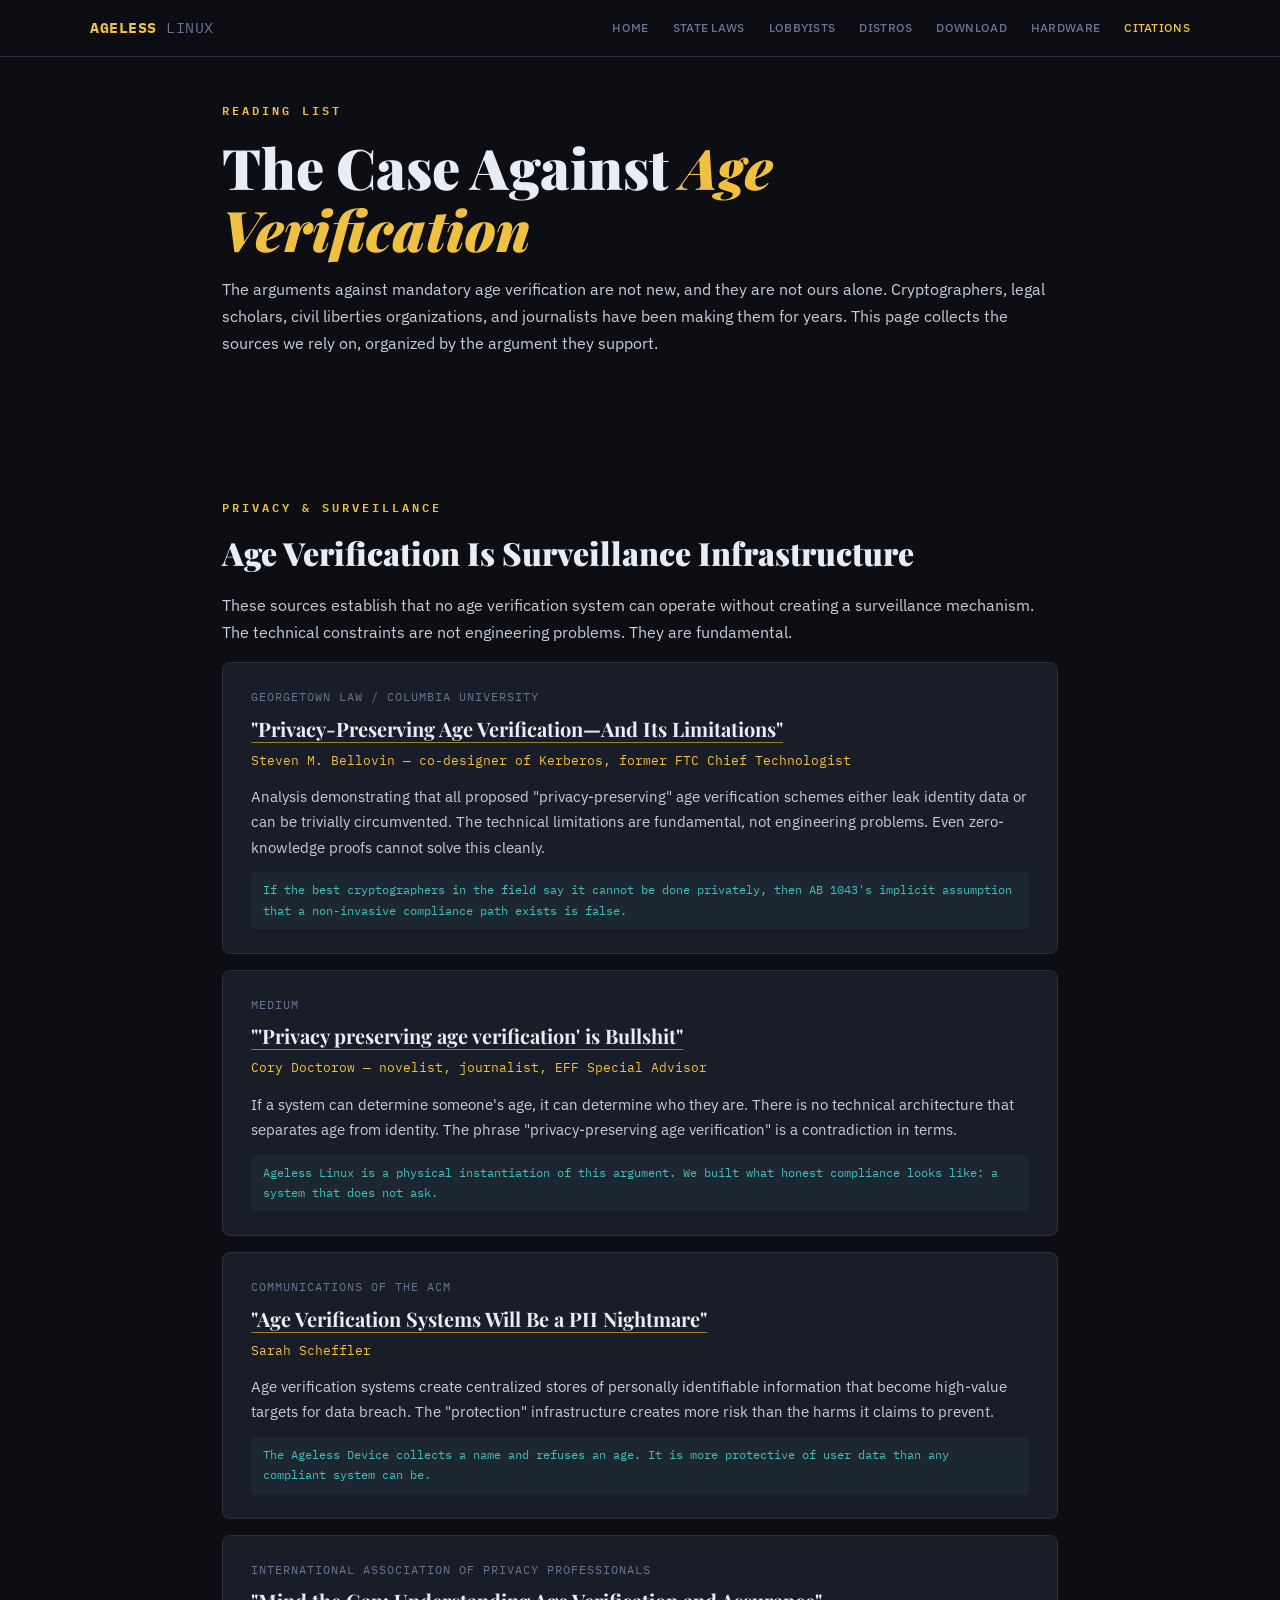
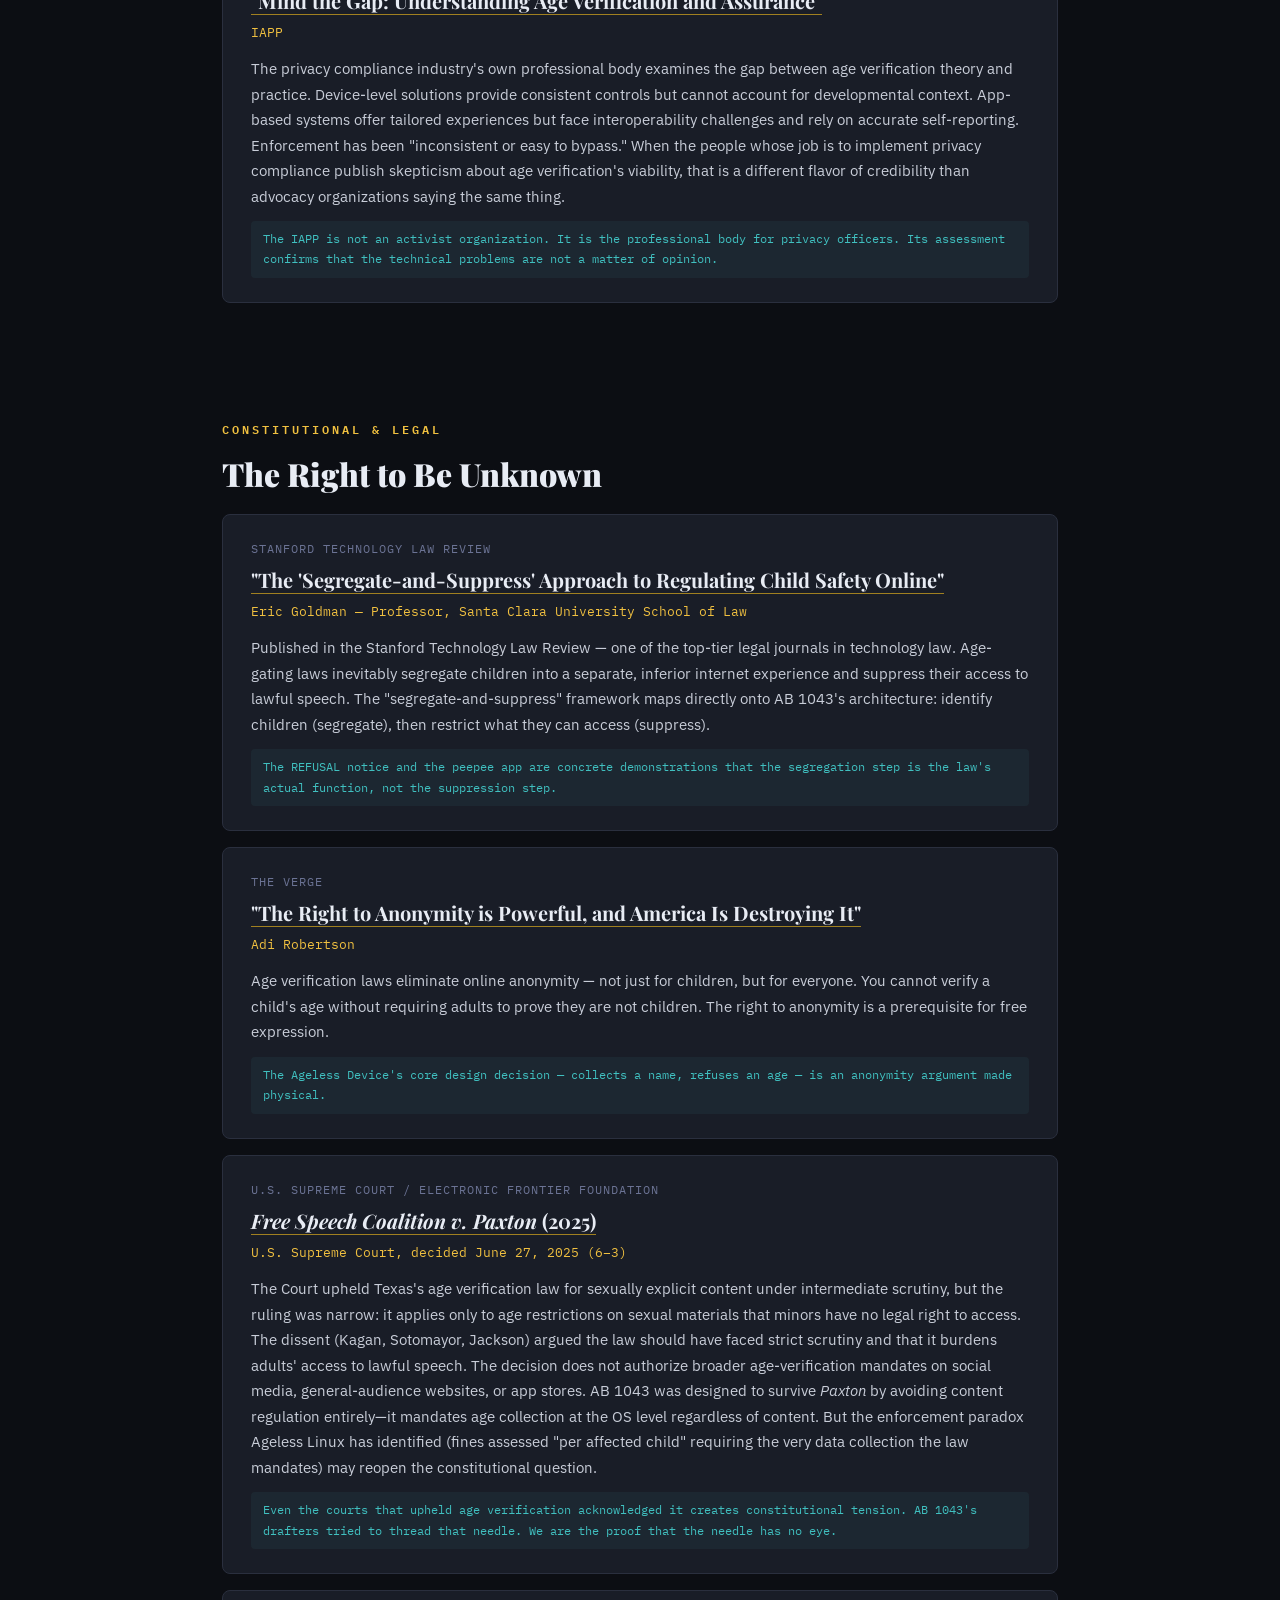
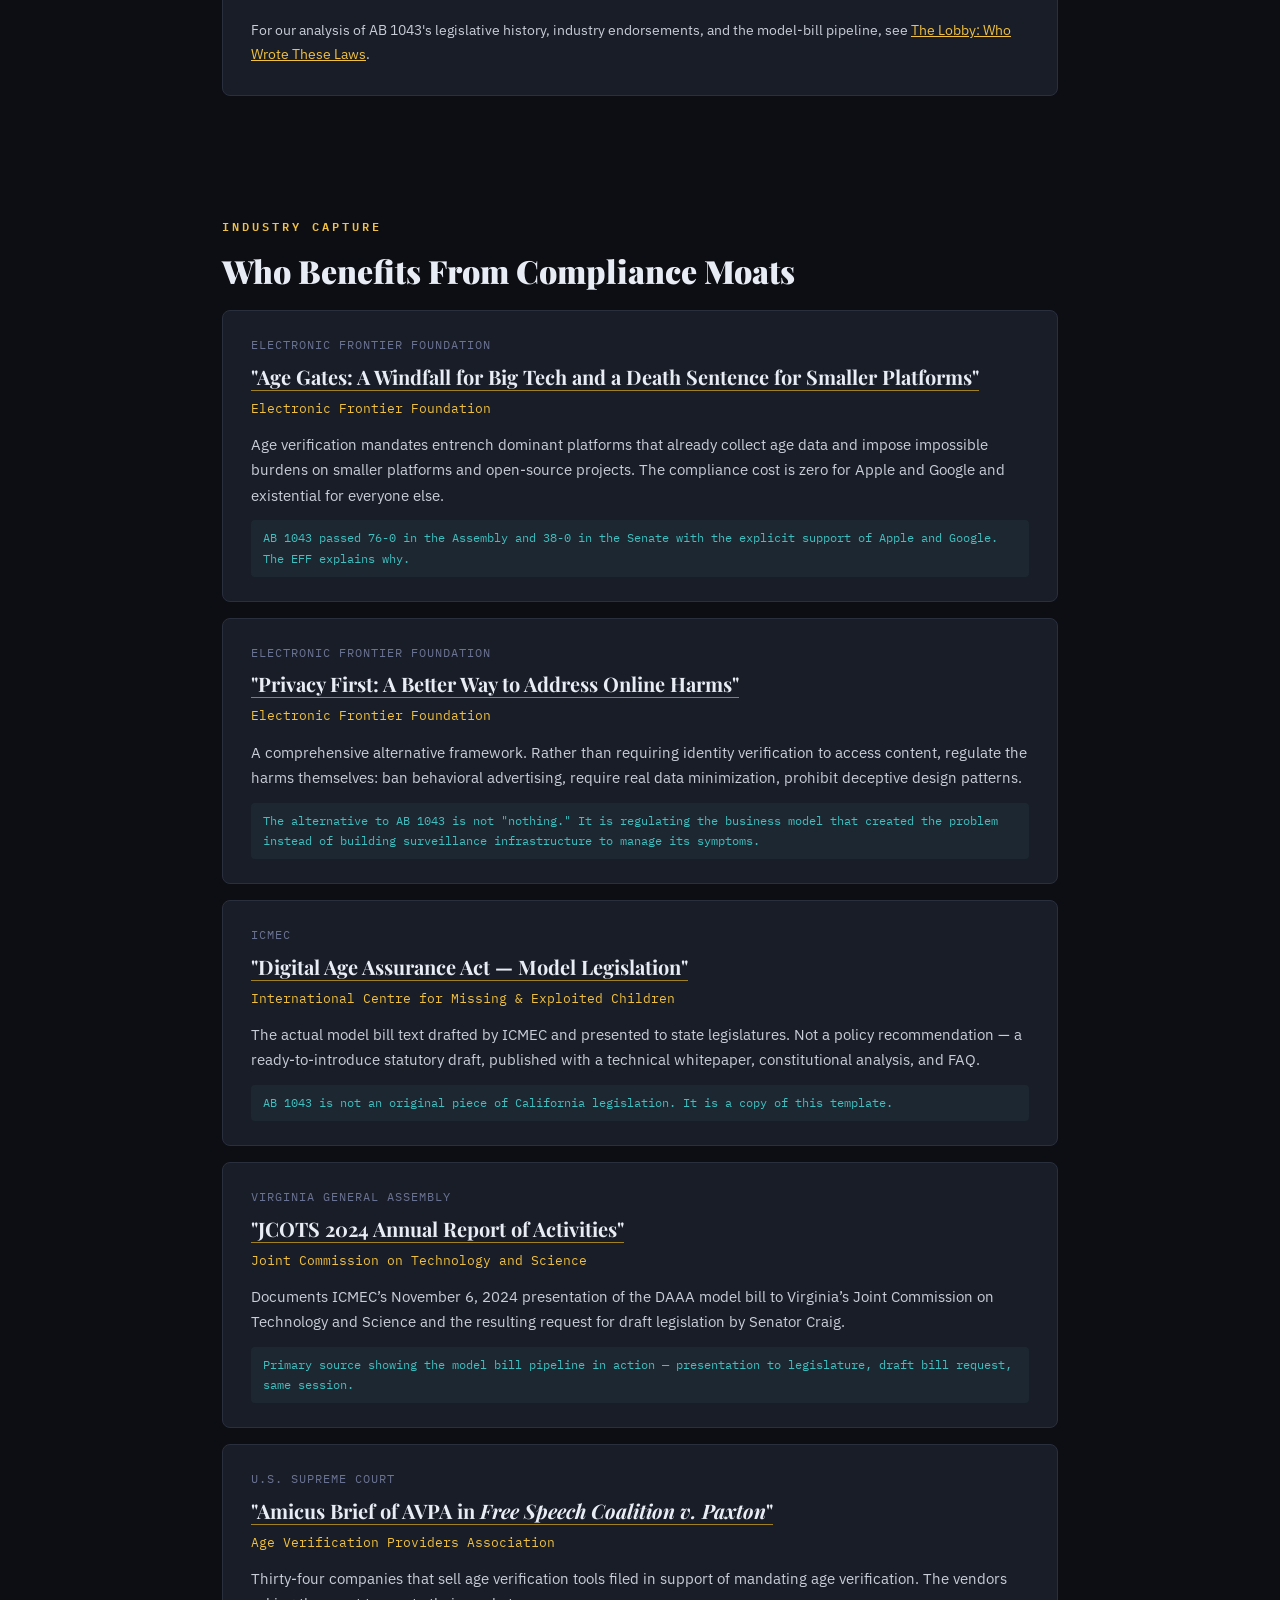
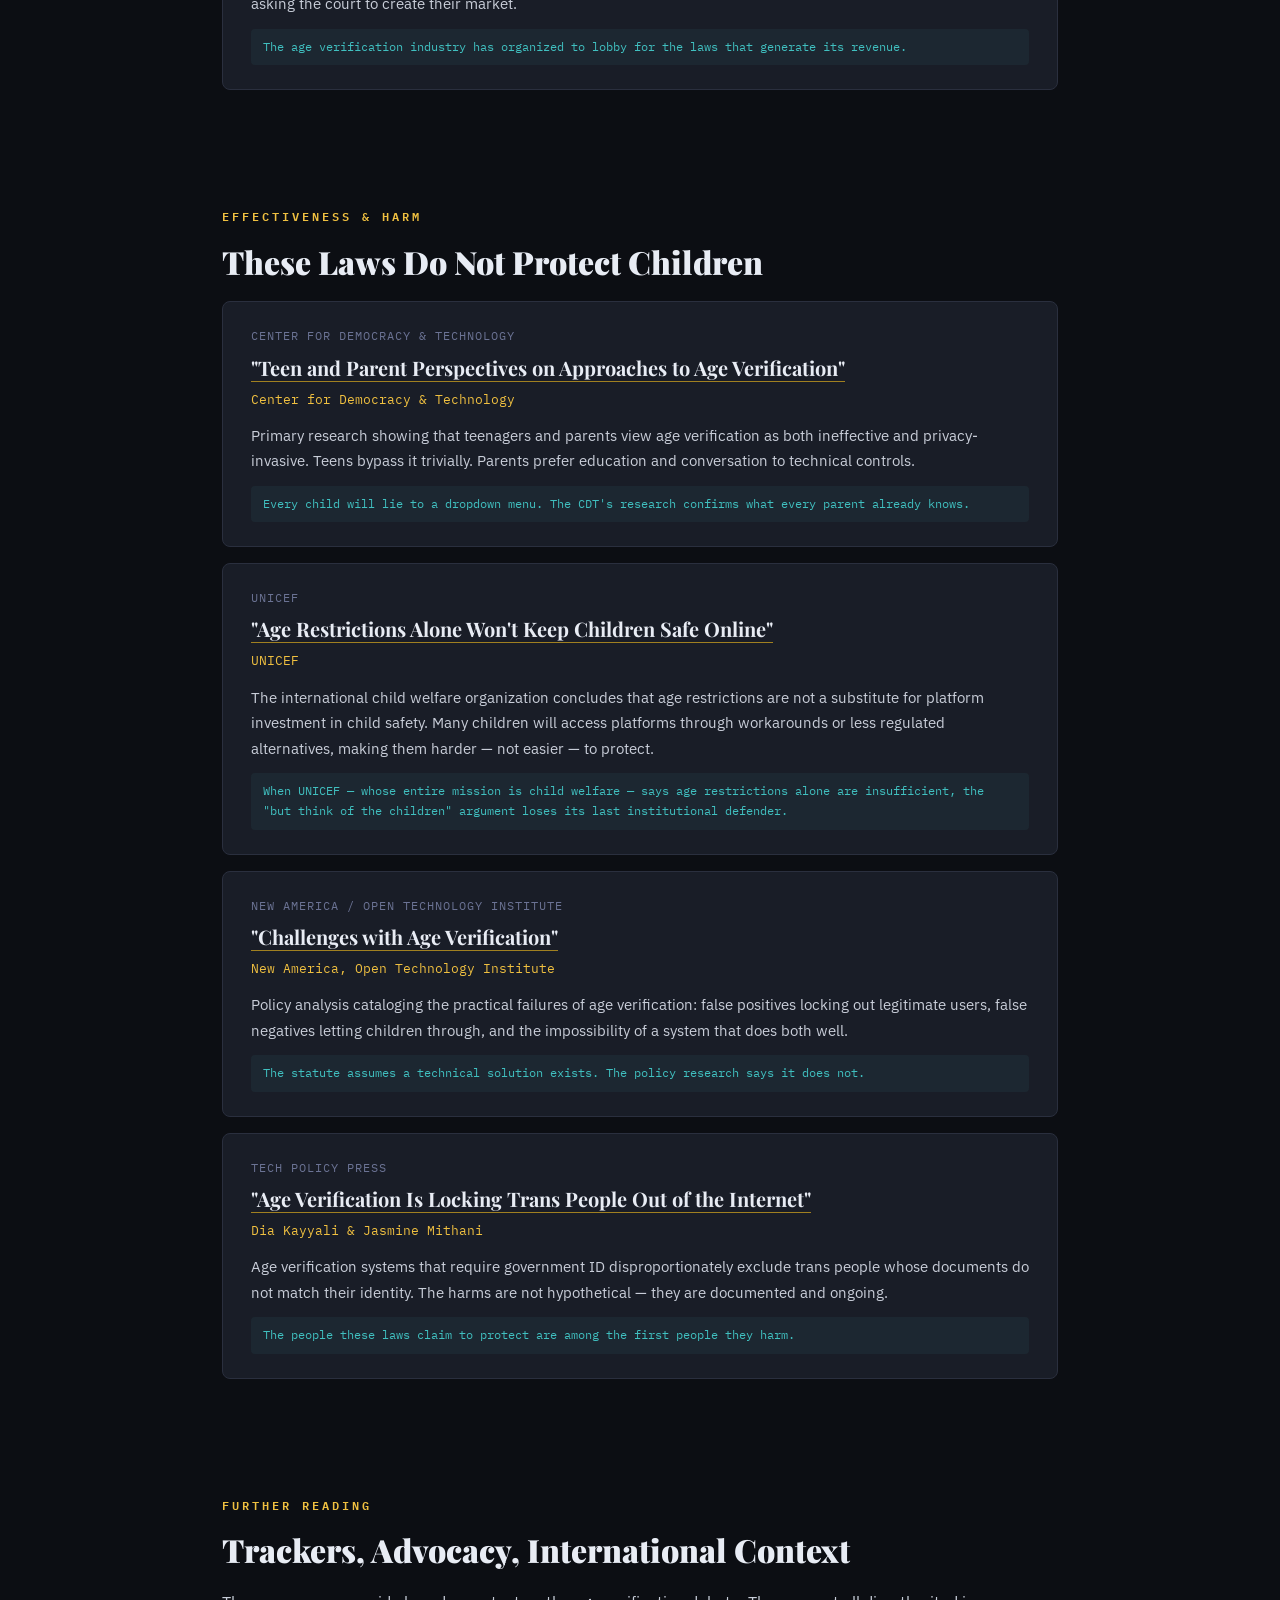
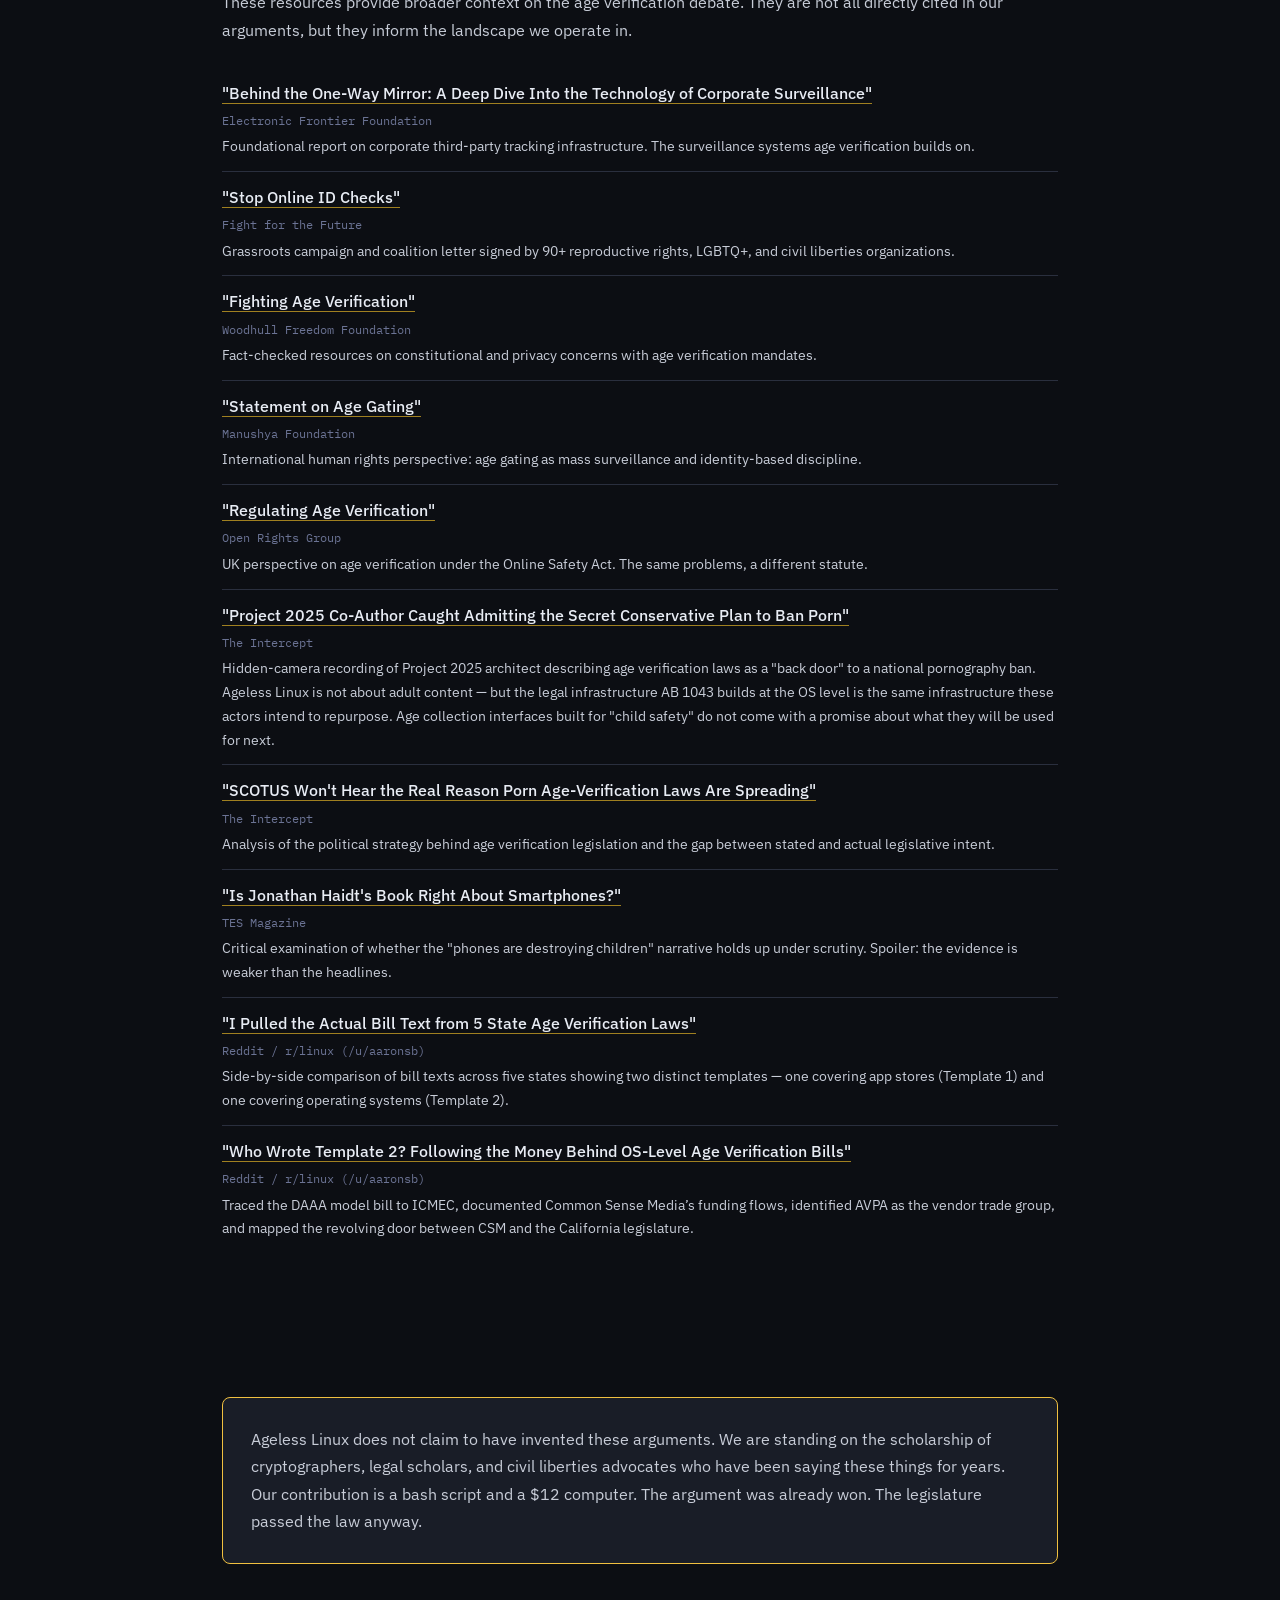
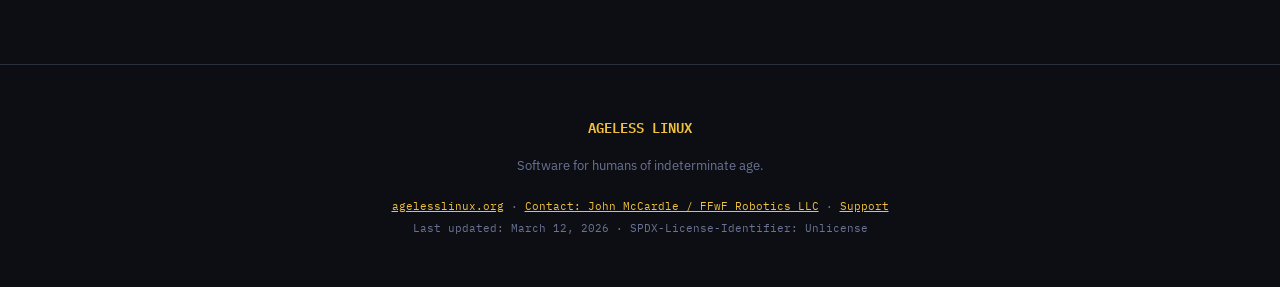
==== commit 96366b68: "update distros tracker, state law map, and curl commands for --accept flag Add Arch Linux 32 (exclud" ====
--- a/citations.html
+++ b/citations.html
@@ -545,7 +545,8 @@
     <p>Software for humans of indeterminate age.</p>
     <div class="legal-footer">
       <a href="https://agelesslinux.org">agelesslinux.org</a> ·
-      <a href="https://ffwf.net/contact">Contact: John McCardle / FFwF Robotics LLC</a>
+      <a href="https://ffwf.net/contact">Contact: John McCardle / FFwF Robotics LLC</a> ·
+      <a href="https://agelesslinux.org/support.html">Support</a>
       <br>
       Last updated: March 12, 2026 · SPDX-License-Identifier: Unlicense
     </div>
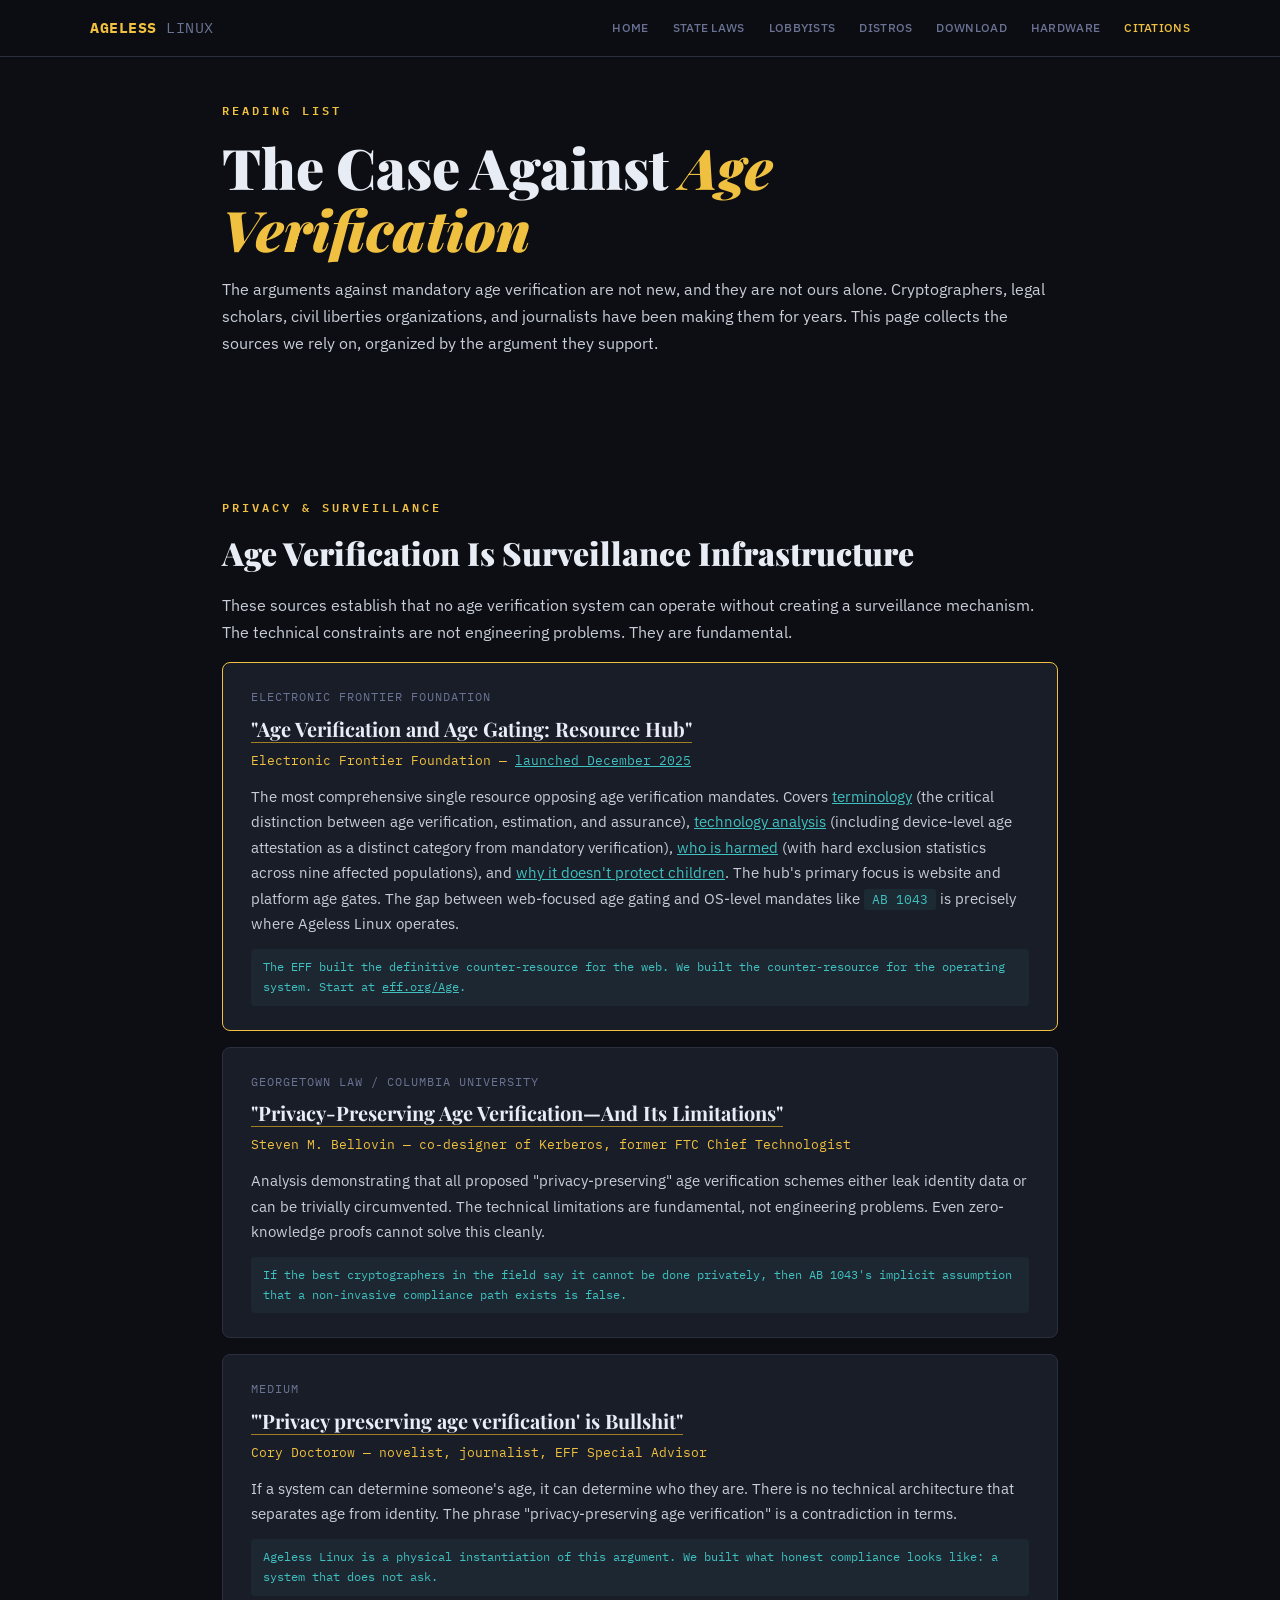
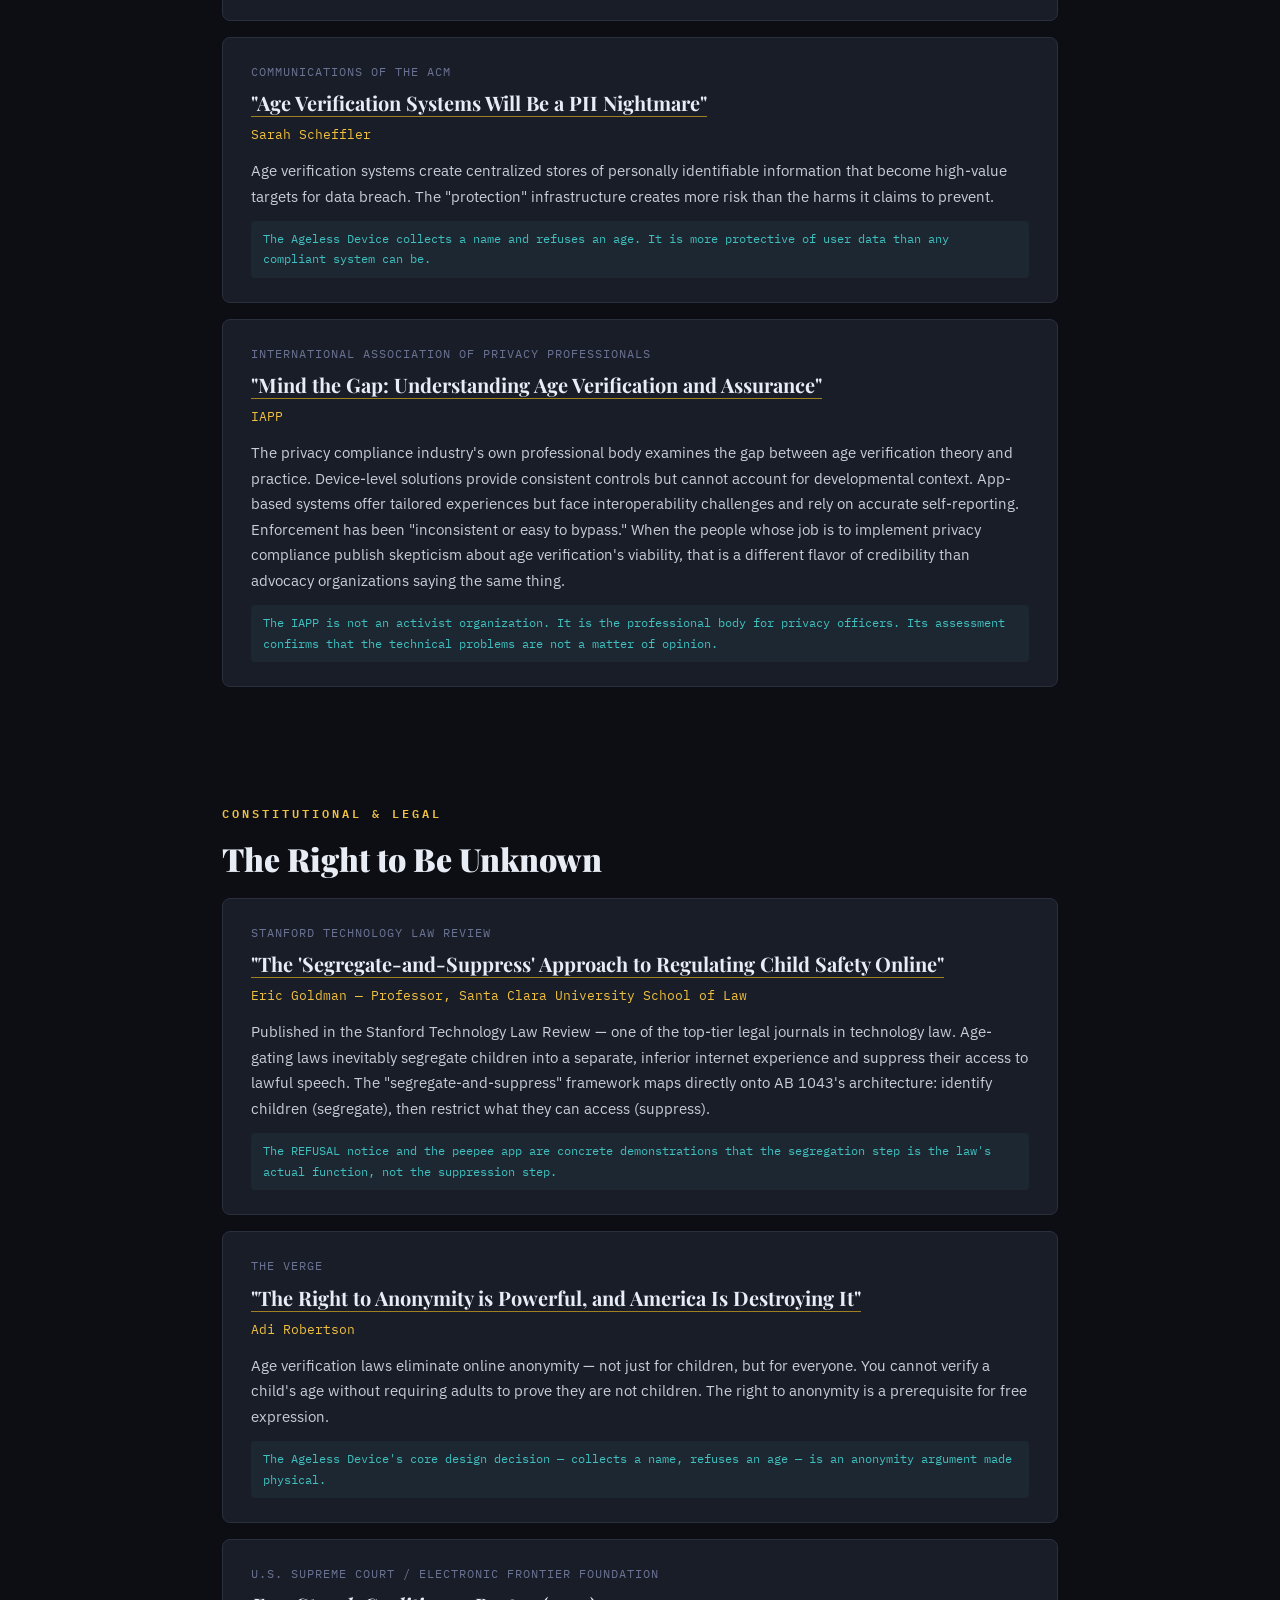
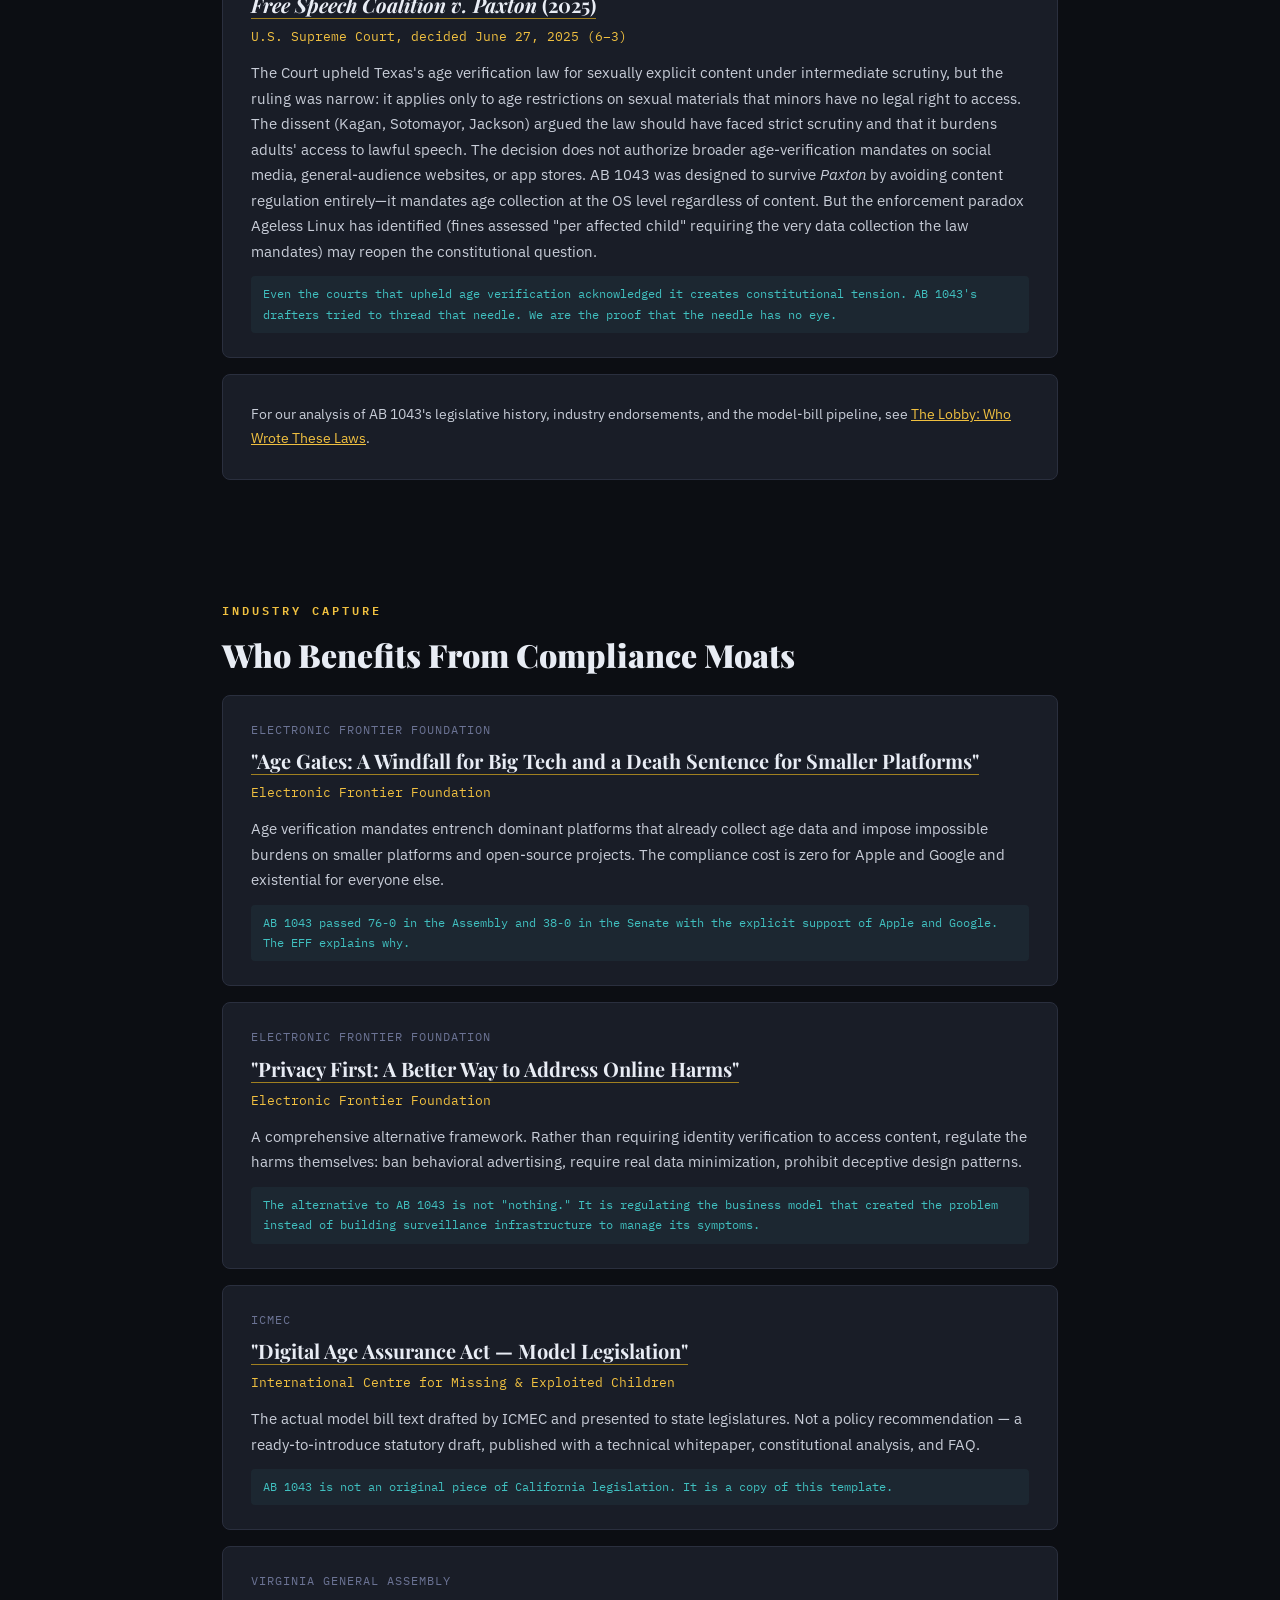
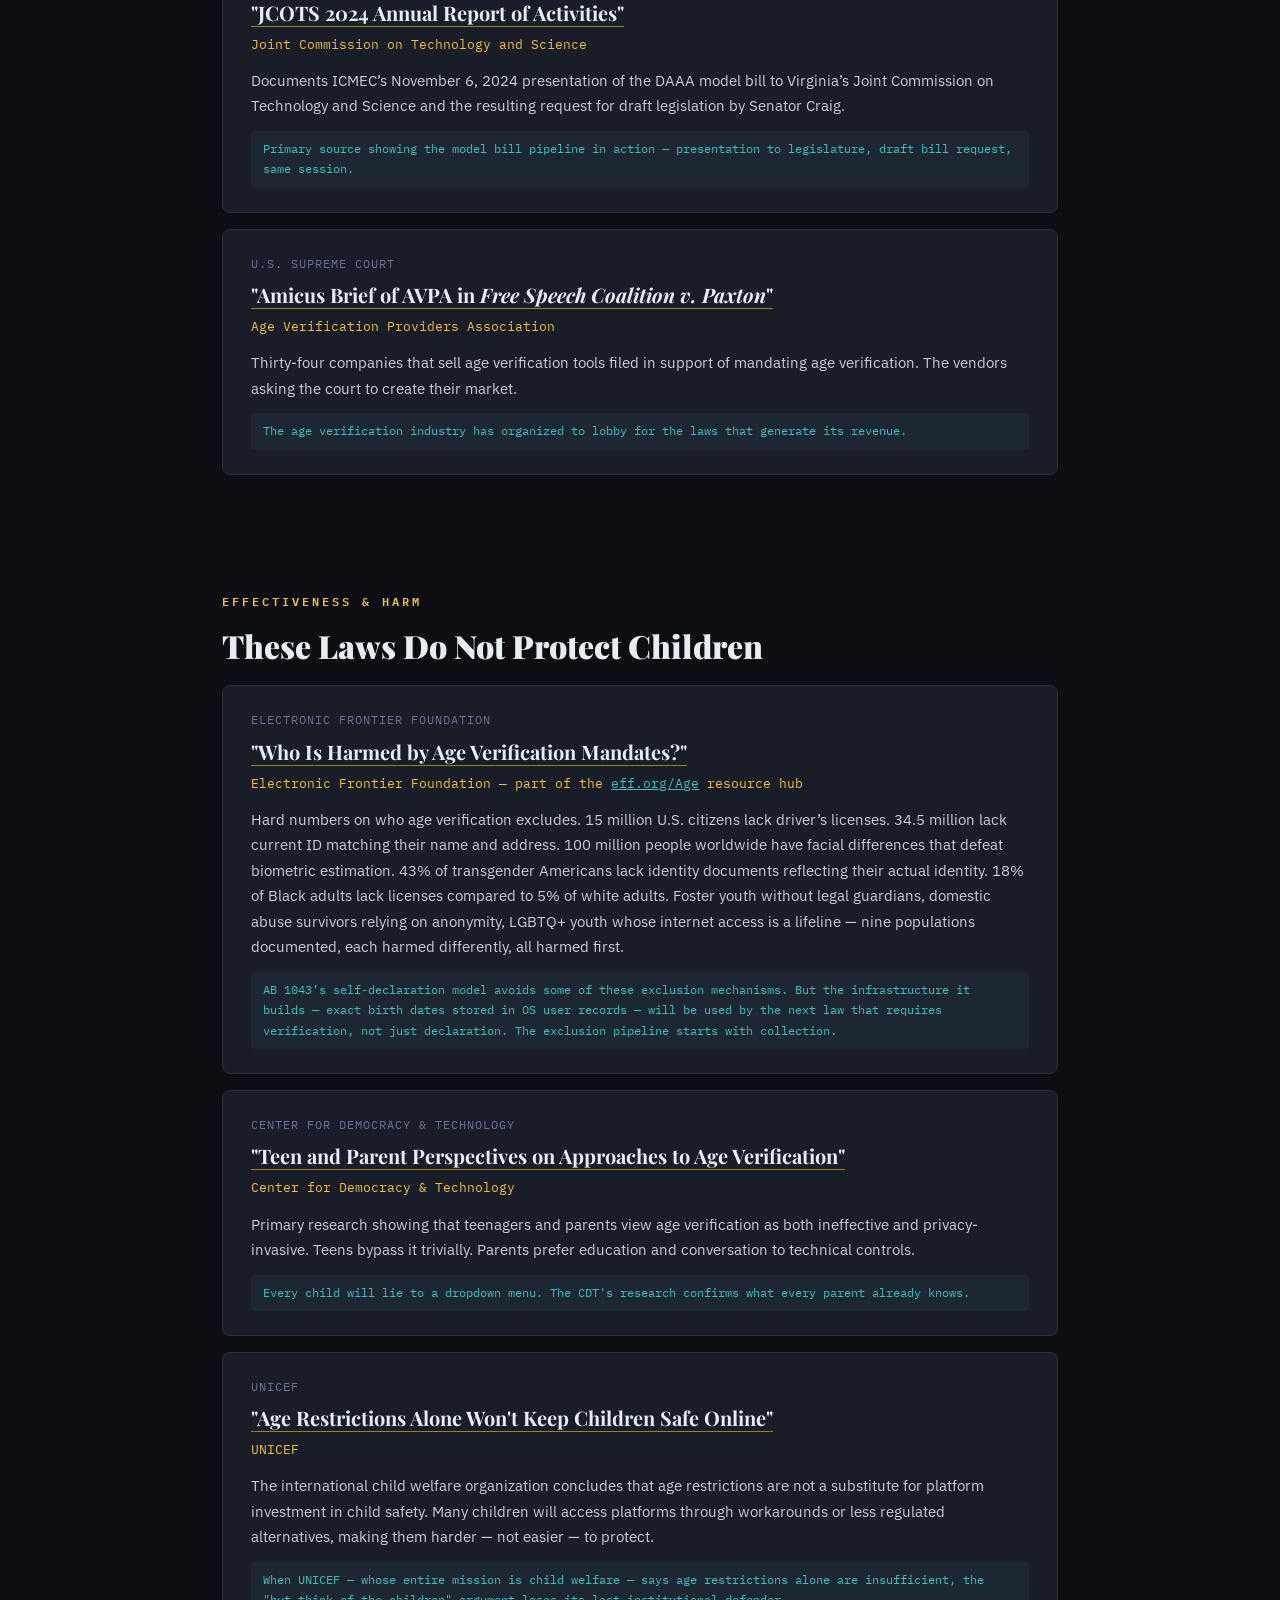
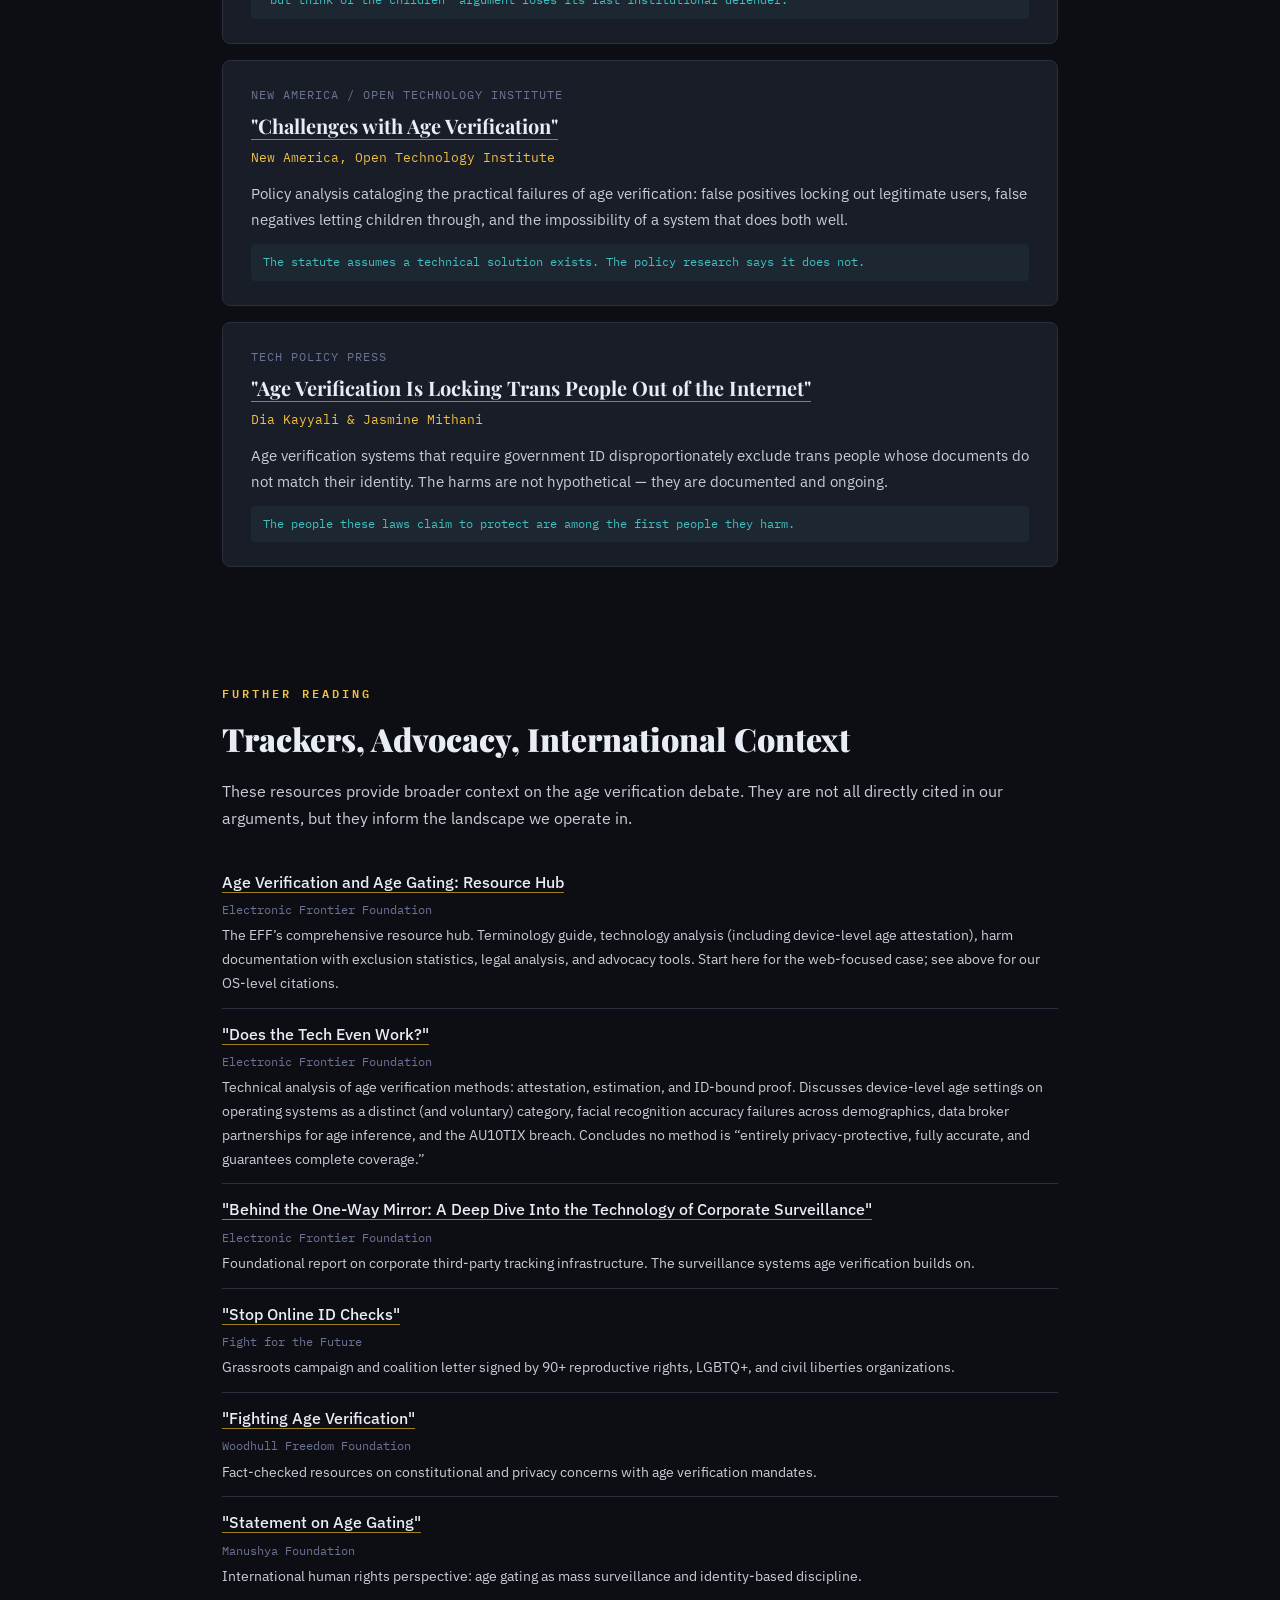
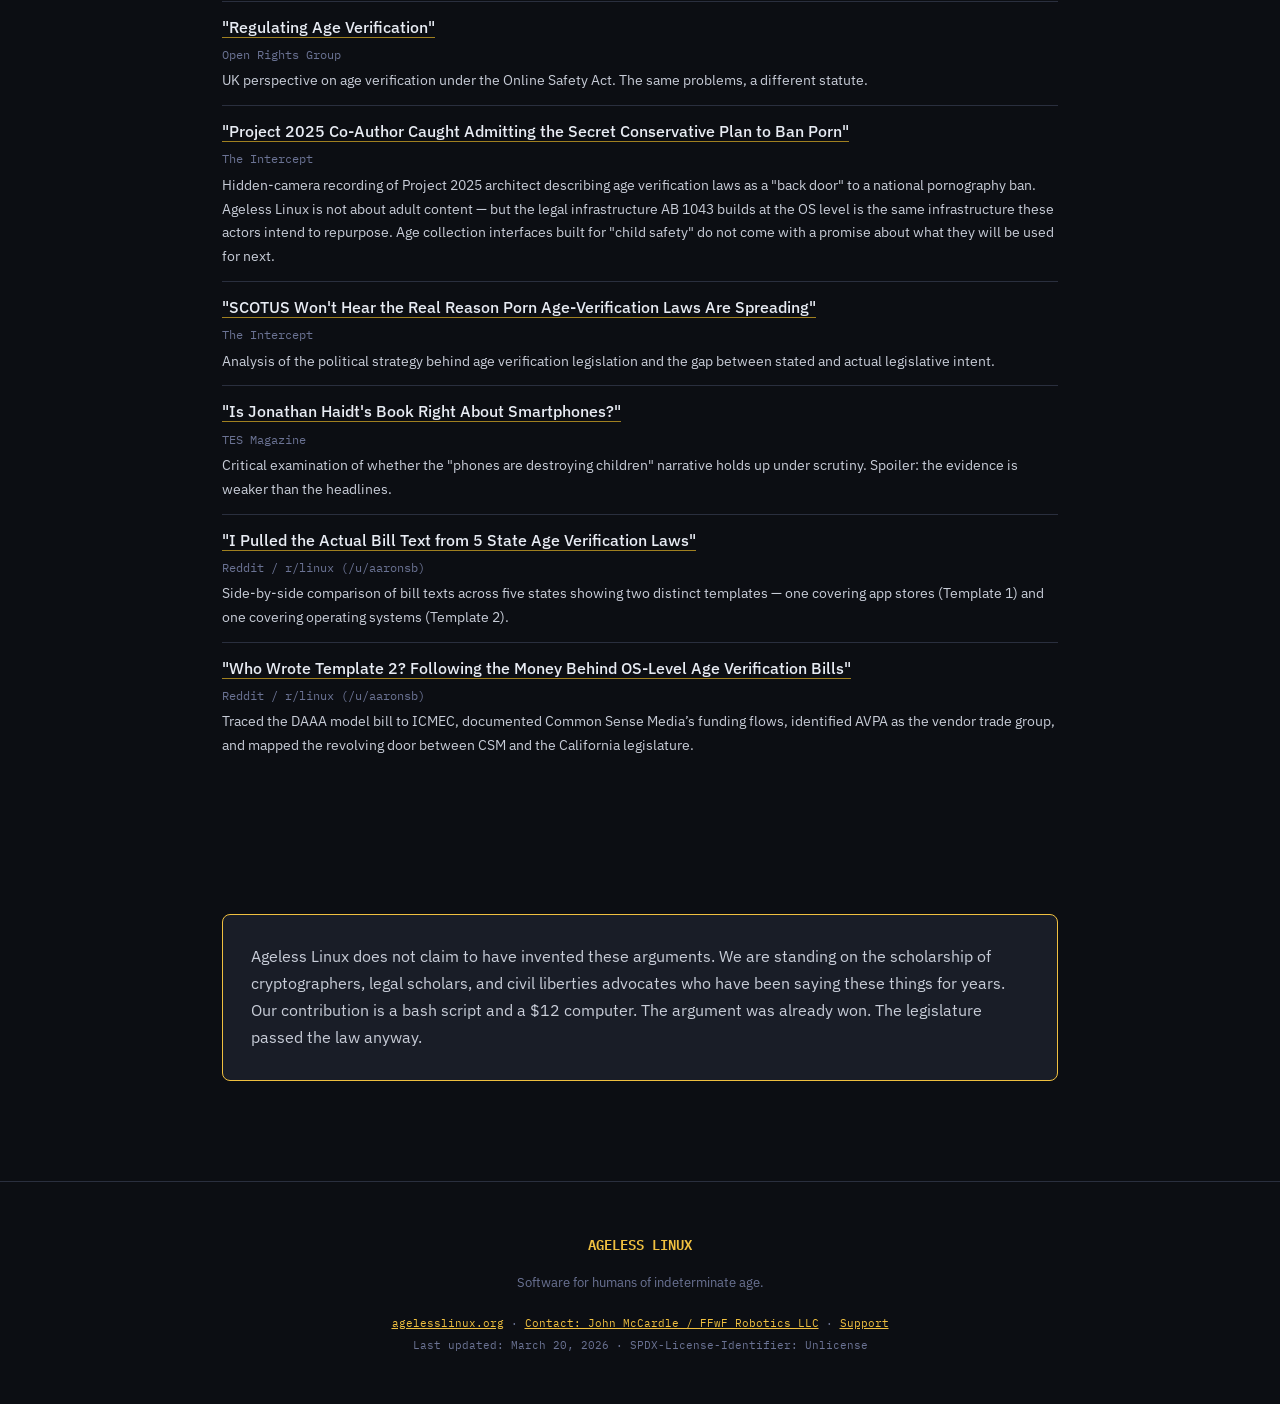
==== commit 7a843364: "add EFF resource hub to citations, exclusion statistics, further reading EFF's eff.org/Age hub added" ====
--- a/citations.html
+++ b/citations.html
@@ -136,6 +136,31 @@
       fundamental.
     </p>
 
+    <div class="citation-card" id="eff-hub" style="border-color:var(--accent);">
+      <div class="citation-source">Electronic Frontier Foundation</div>
+      <div class="citation-title">
+        <a href="https://www.eff.org/age">"Age Verification and Age Gating: Resource Hub"</a>
+      </div>
+      <div class="citation-author">Electronic Frontier Foundation &mdash; <a href="https://www.eff.org/deeplinks/2025/12/age-verification-coming-internet-we-built-you-resource-hub-fight-back" style="color:var(--cyan);">launched December 2025</a></div>
+      <div class="citation-argument">
+        The most comprehensive single resource opposing age verification mandates. Covers
+        <a href="https://www.eff.org/pages/age-verification-estimation-assurance-oh-my-guide-terminology" style="color:var(--cyan);">terminology</a>
+        (the critical distinction between age verification, estimation, and assurance),
+        <a href="https://www.eff.org/pages/does-tech-even-work" style="color:var(--cyan);">technology analysis</a>
+        (including device-level age attestation as a distinct category from mandatory verification),
+        <a href="https://www.eff.org/pages/whos-harmed-age-verification-mandates" style="color:var(--cyan);">who is harmed</a>
+        (with hard exclusion statistics across nine affected populations), and
+        <a href="https://www.eff.org/pages/age-verification-wont-protect-children" style="color:var(--cyan);">why it doesn't protect children</a>.
+        The hub's primary focus is website and platform age gates. The gap between web-focused
+        age gating and OS-level mandates like <span class="legal-cite">AB 1043</span> is precisely
+        where Ageless Linux operates.
+      </div>
+      <div class="citation-relevance">
+        The EFF built the definitive counter-resource for the web. We built the counter-resource for
+        the operating system. Start at <a href="https://www.eff.org/age" style="color:var(--cyan);">eff.org/Age</a>.
+      </div>
+    </div>
+
     <div class="citation-card" id="bellovin">
       <div class="citation-source">Georgetown Law / Columbia University</div>
       <div class="citation-title">
@@ -381,6 +406,29 @@
     <h2>Effectiveness &amp; Harm</h2>
     <h3>These Laws Do Not Protect Children</h3>
 
+    <div class="citation-card" id="eff-harmed">
+      <div class="citation-source">Electronic Frontier Foundation</div>
+      <div class="citation-title">
+        <a href="https://www.eff.org/pages/whos-harmed-age-verification-mandates">"Who Is Harmed by Age Verification Mandates?"</a>
+      </div>
+      <div class="citation-author">Electronic Frontier Foundation &mdash; part of the <a href="https://www.eff.org/age" style="color:var(--cyan);">eff.org/Age</a> resource hub</div>
+      <div class="citation-argument">
+        Hard numbers on who age verification excludes. 15 million U.S. citizens lack driver&rsquo;s
+        licenses. 34.5 million lack current ID matching their name and address. 100 million people
+        worldwide have facial differences that defeat biometric estimation. 43% of transgender
+        Americans lack identity documents reflecting their actual identity. 18% of Black adults lack
+        licenses compared to 5% of white adults. Foster youth without legal guardians, domestic abuse
+        survivors relying on anonymity, LGBTQ+ youth whose internet access is a lifeline &mdash; nine
+        populations documented, each harmed differently, all harmed first.
+      </div>
+      <div class="citation-relevance">
+        AB 1043&rsquo;s self-declaration model avoids some of these exclusion mechanisms. But the
+        infrastructure it builds &mdash; exact birth dates stored in OS user records &mdash; will be
+        used by the next law that requires verification, not just declaration. The exclusion pipeline
+        starts with collection.
+      </div>
+    </div>
+
     <div class="citation-card" id="cdt">
       <div class="citation-source">Center for Democracy &amp; Technology</div>
       <div class="citation-title">
@@ -460,6 +508,18 @@
     </p>
 
     <div class="reading-list">
+
+      <div class="reading-item">
+        <a href="https://www.eff.org/age">Age Verification and Age Gating: Resource Hub</a>
+        <div class="reading-org">Electronic Frontier Foundation</div>
+        <div class="reading-desc">The EFF&rsquo;s comprehensive resource hub. Terminology guide, technology analysis (including device-level age attestation), harm documentation with exclusion statistics, legal analysis, and advocacy tools. Start here for the web-focused case; see above for our OS-level citations.</div>
+      </div>
+
+      <div class="reading-item">
+        <a href="https://www.eff.org/pages/does-tech-even-work">"Does the Tech Even Work?"</a>
+        <div class="reading-org">Electronic Frontier Foundation</div>
+        <div class="reading-desc">Technical analysis of age verification methods: attestation, estimation, and ID-bound proof. Discusses device-level age settings on operating systems as a distinct (and voluntary) category, facial recognition accuracy failures across demographics, data broker partnerships for age inference, and the AU10TIX breach. Concludes no method is &ldquo;entirely privacy-protective, fully accurate, and guarantees complete coverage.&rdquo;</div>
+      </div>
 
       <div class="reading-item">
         <a href="https://www.eff.org/wp/behind-the-one-way-mirror">"Behind the One-Way Mirror: A Deep Dive Into the Technology of Corporate Surveillance"</a>
@@ -548,7 +608,7 @@
       <a href="https://ffwf.net/contact">Contact: John McCardle / FFwF Robotics LLC</a> ·
       <a href="https://agelesslinux.org/support.html">Support</a>
       <br>
-      Last updated: March 12, 2026 · SPDX-License-Identifier: Unlicense
+      Last updated: March 20, 2026 · SPDX-License-Identifier: Unlicense
     </div>
   </div>
 </footer>
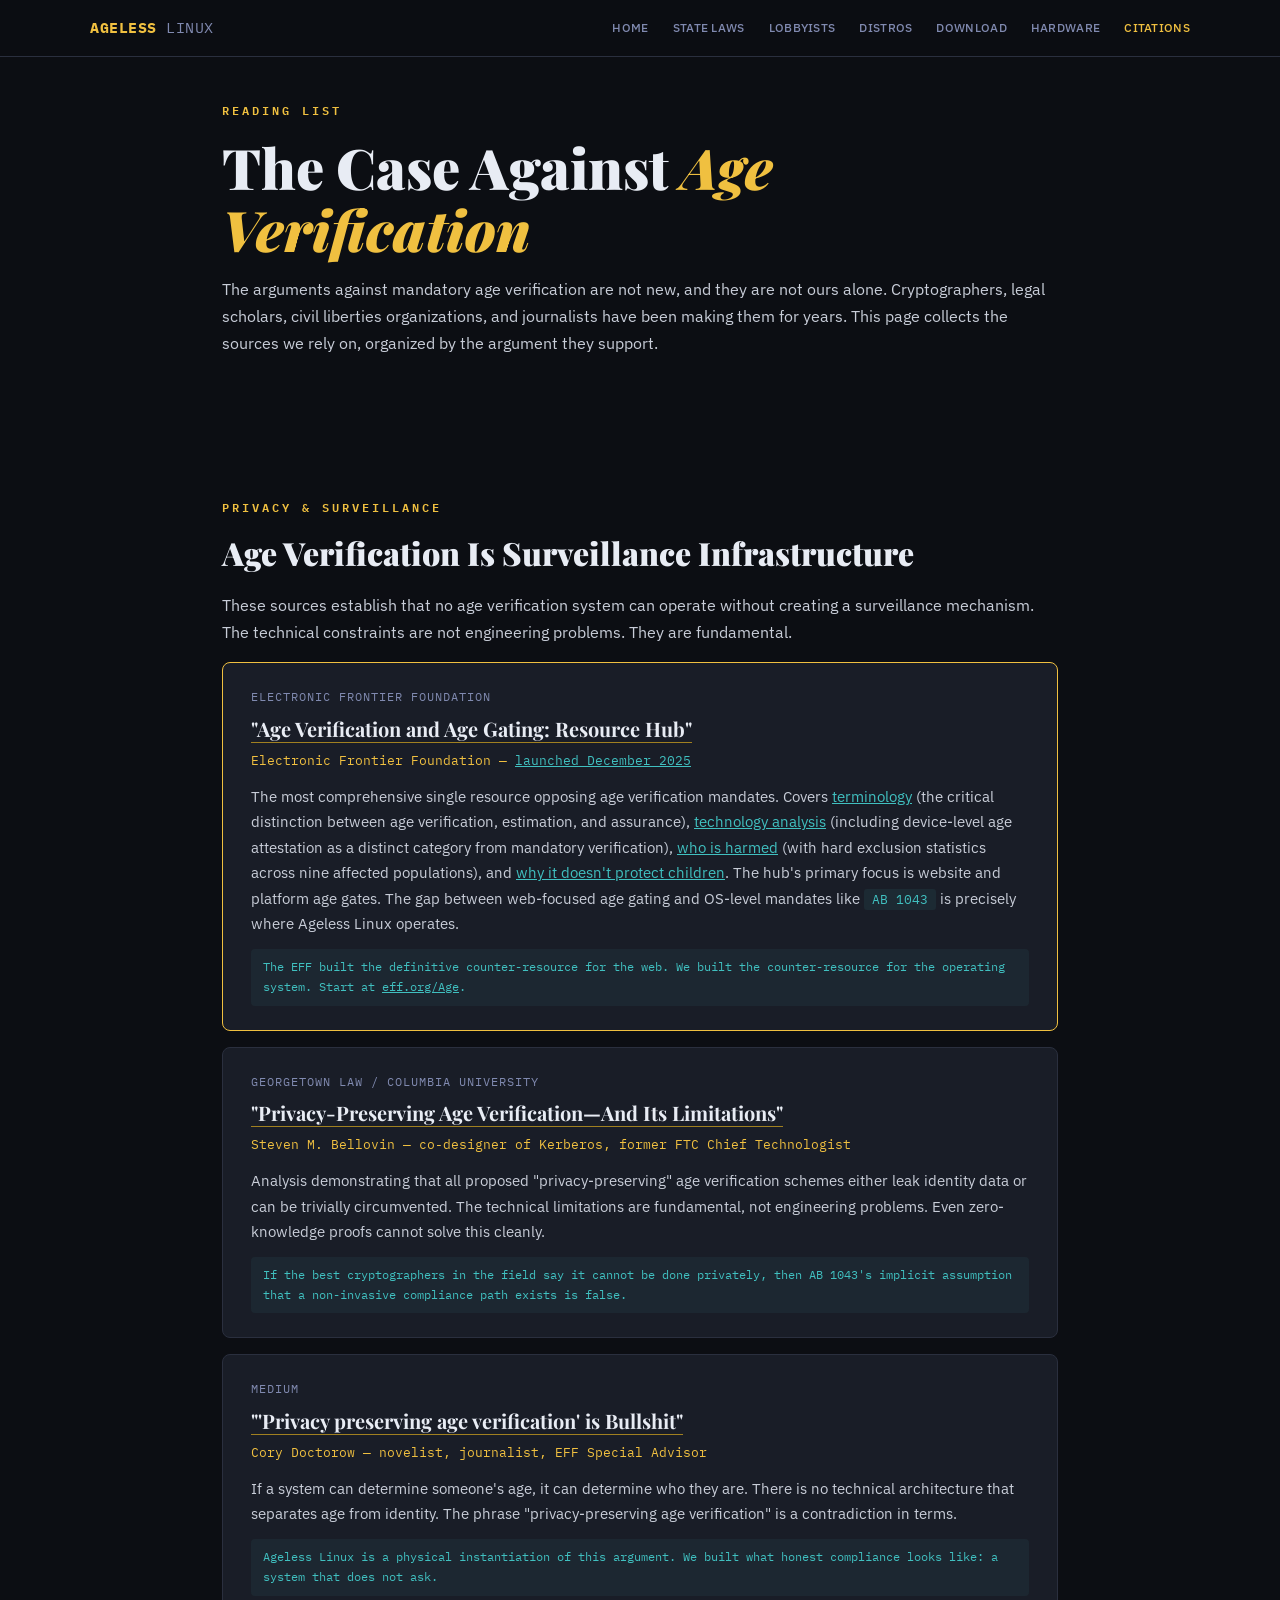
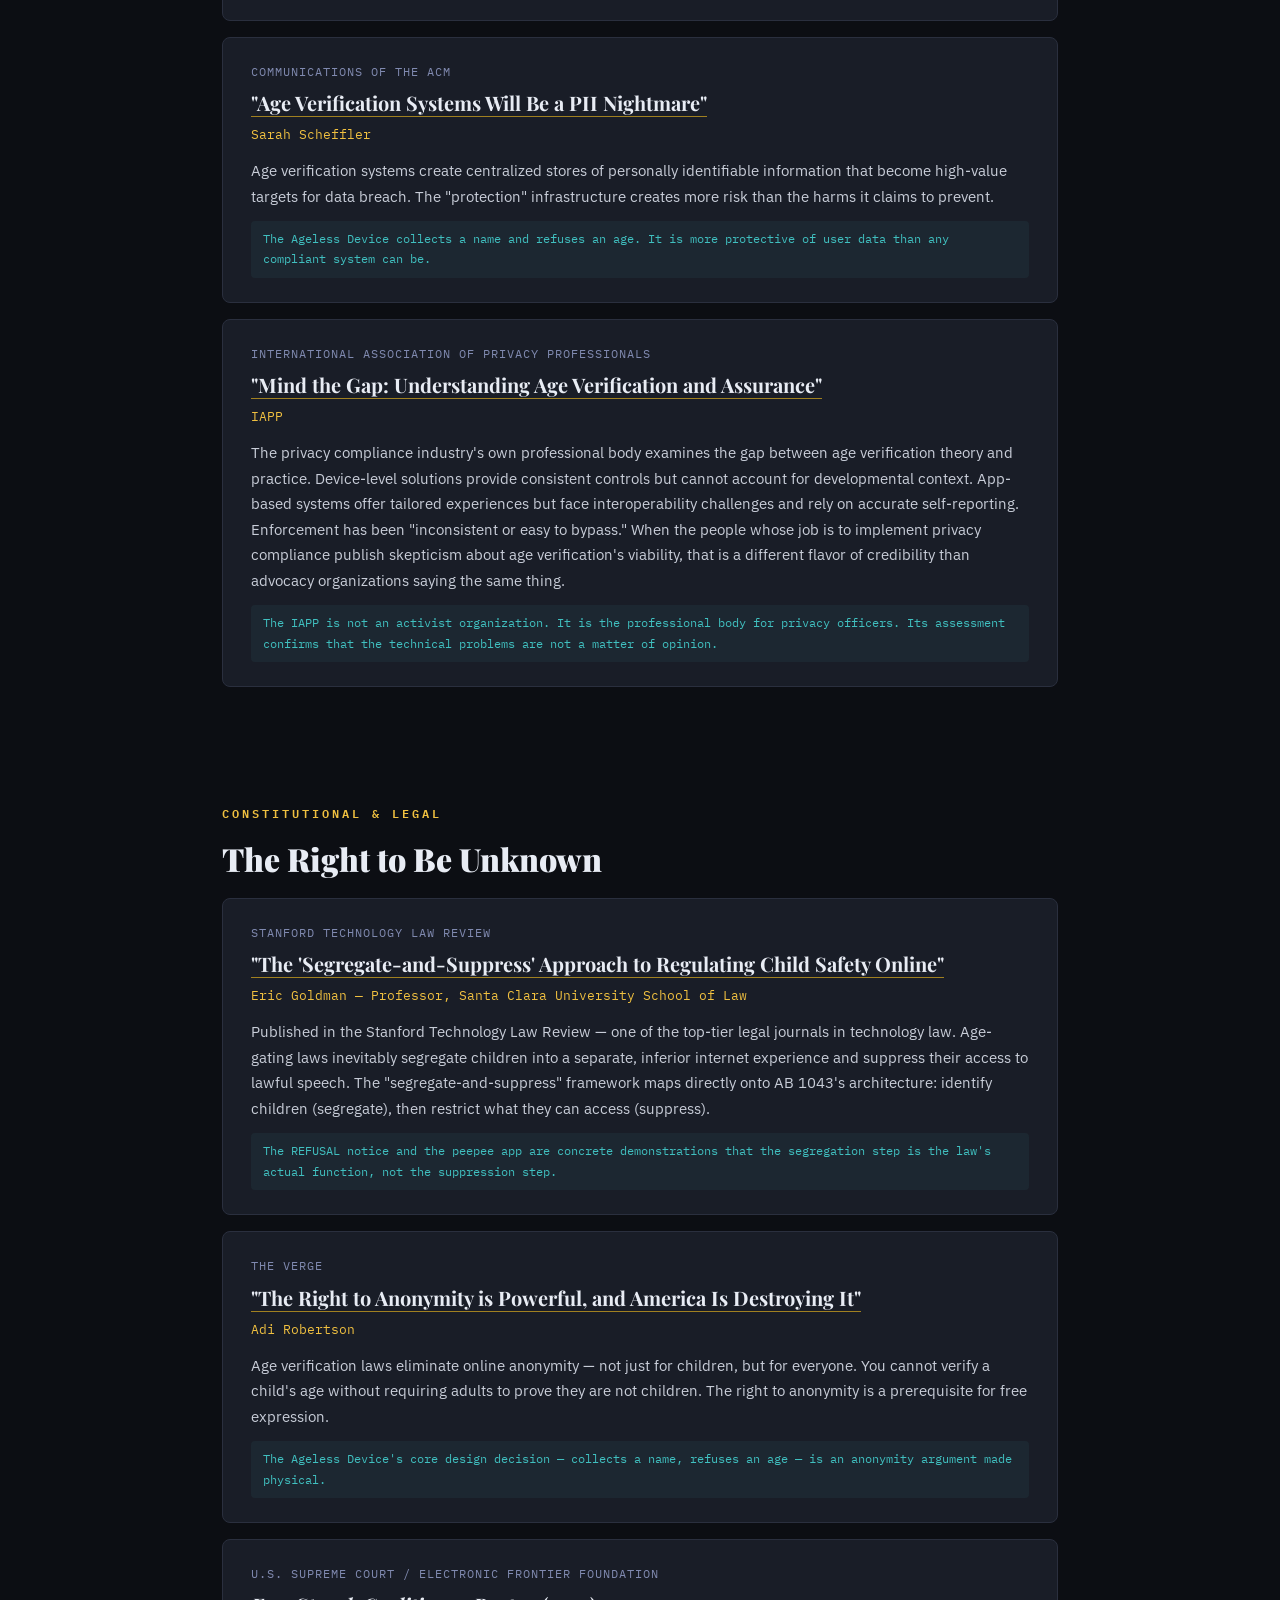
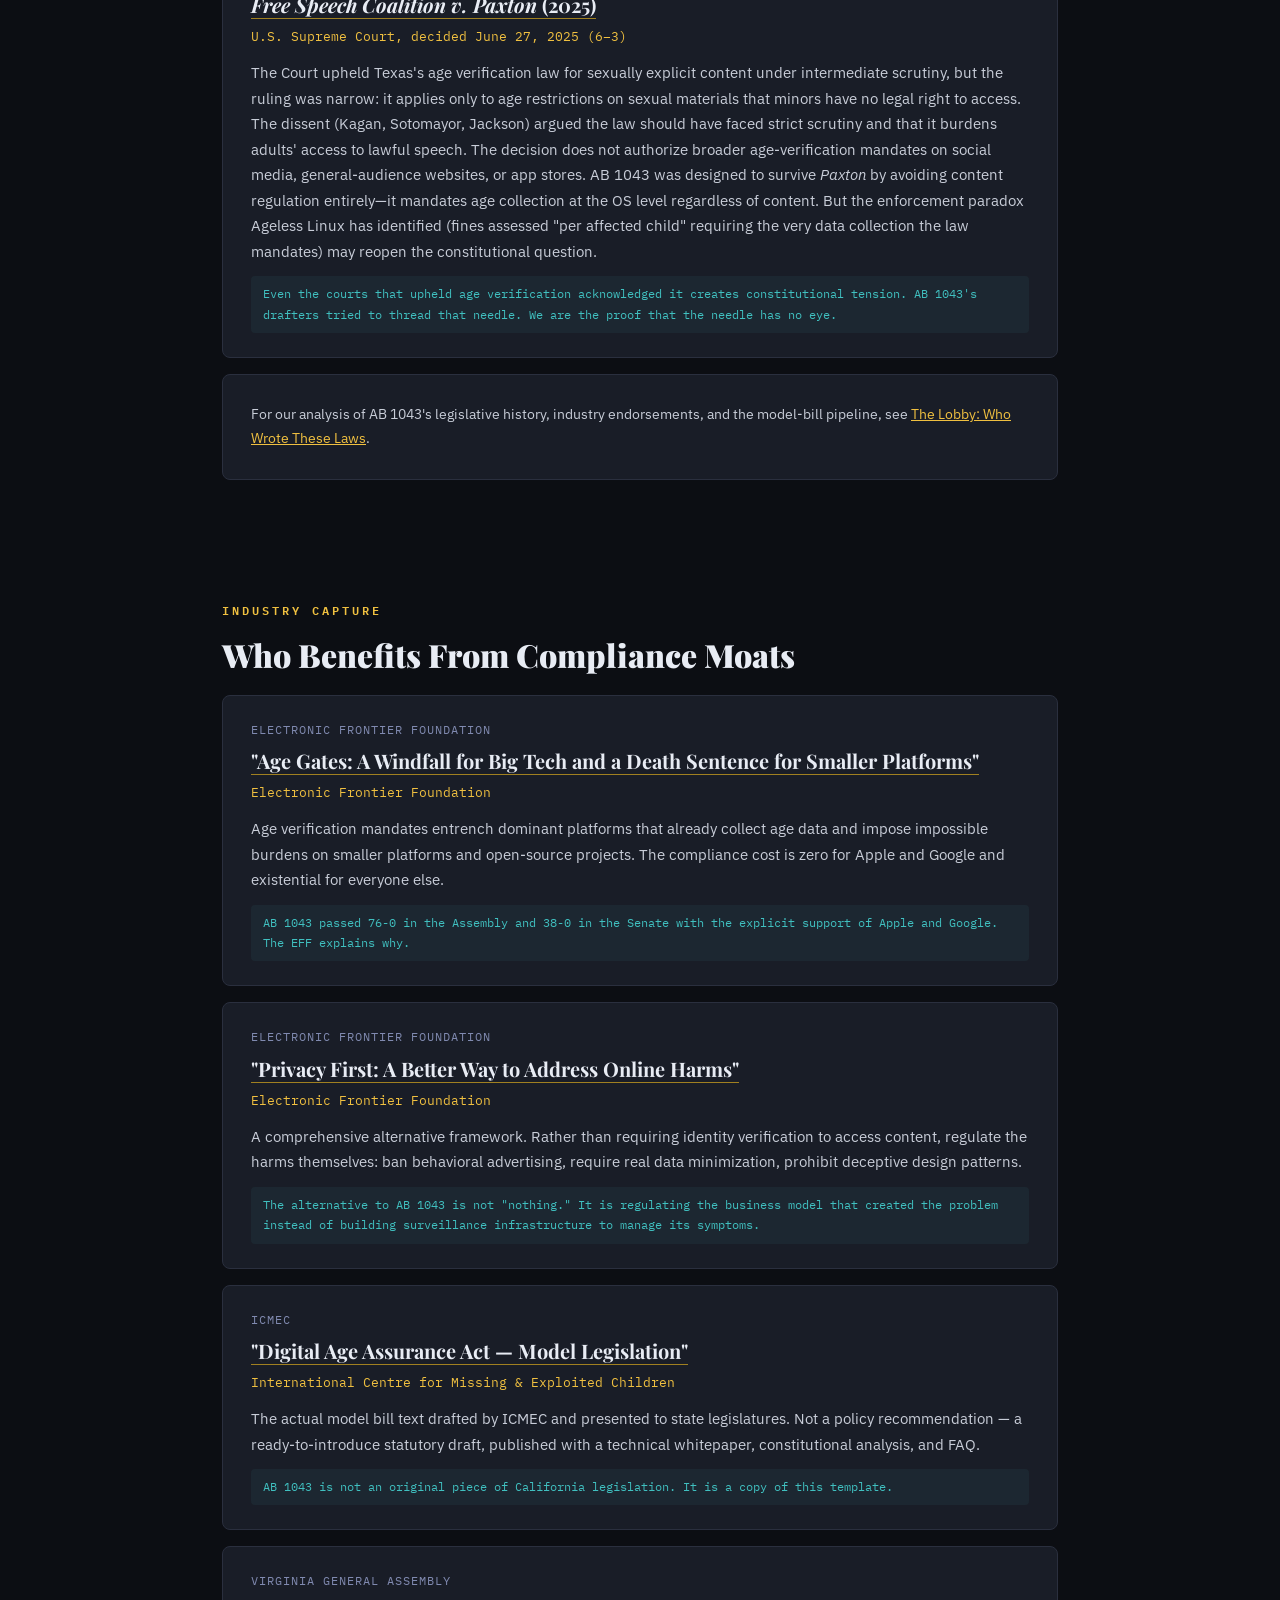
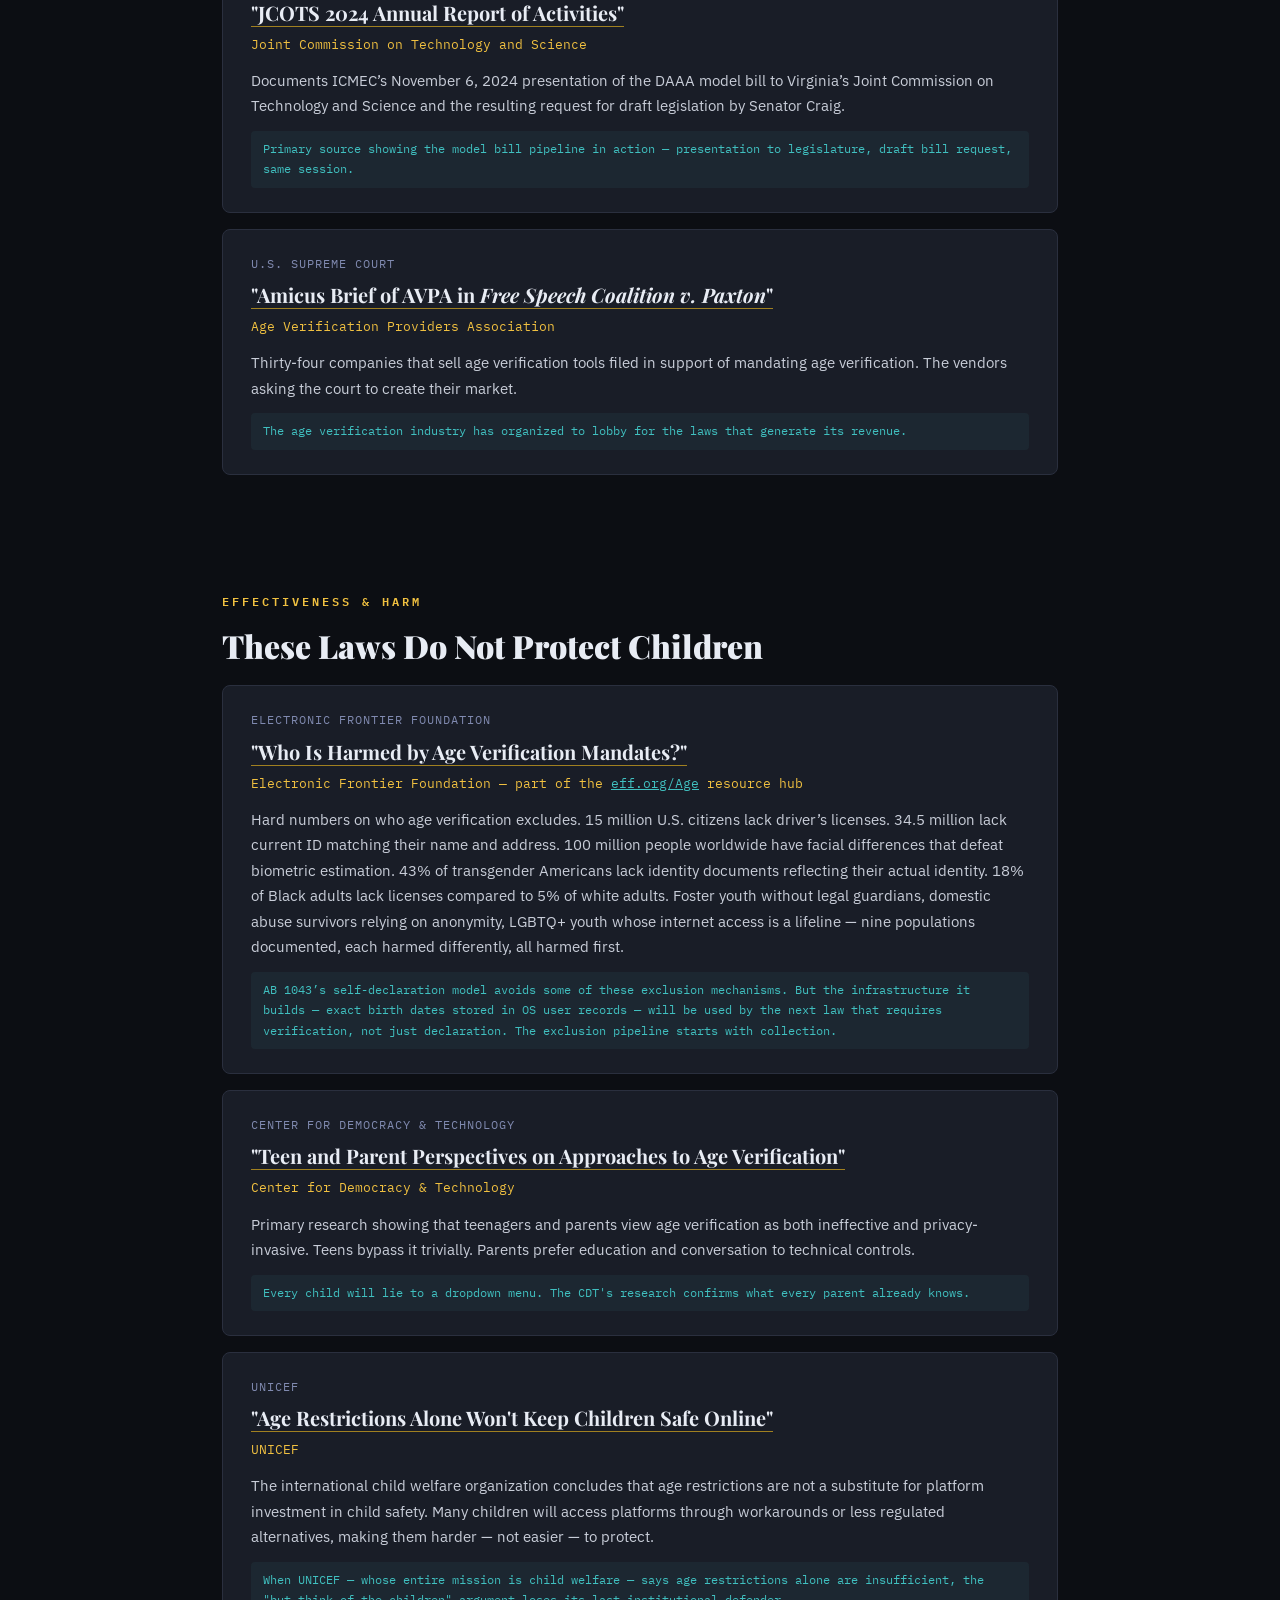
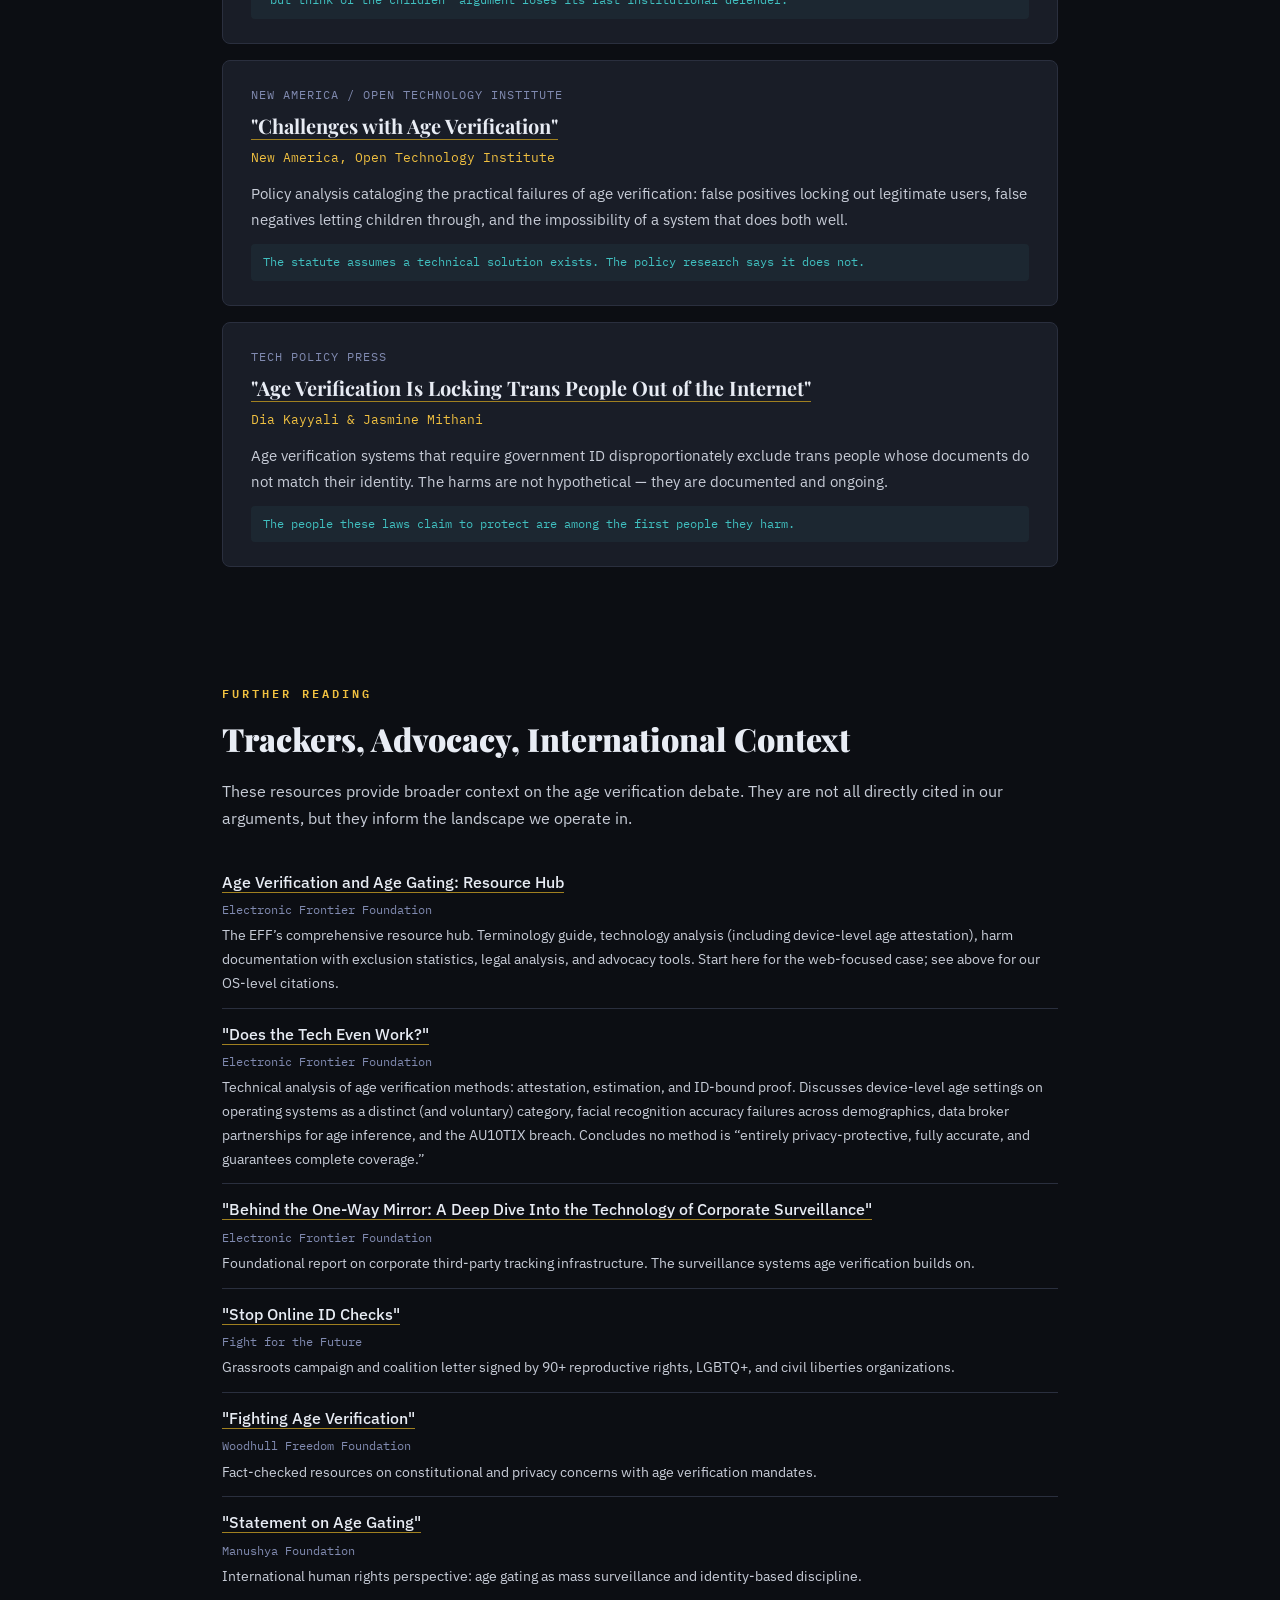
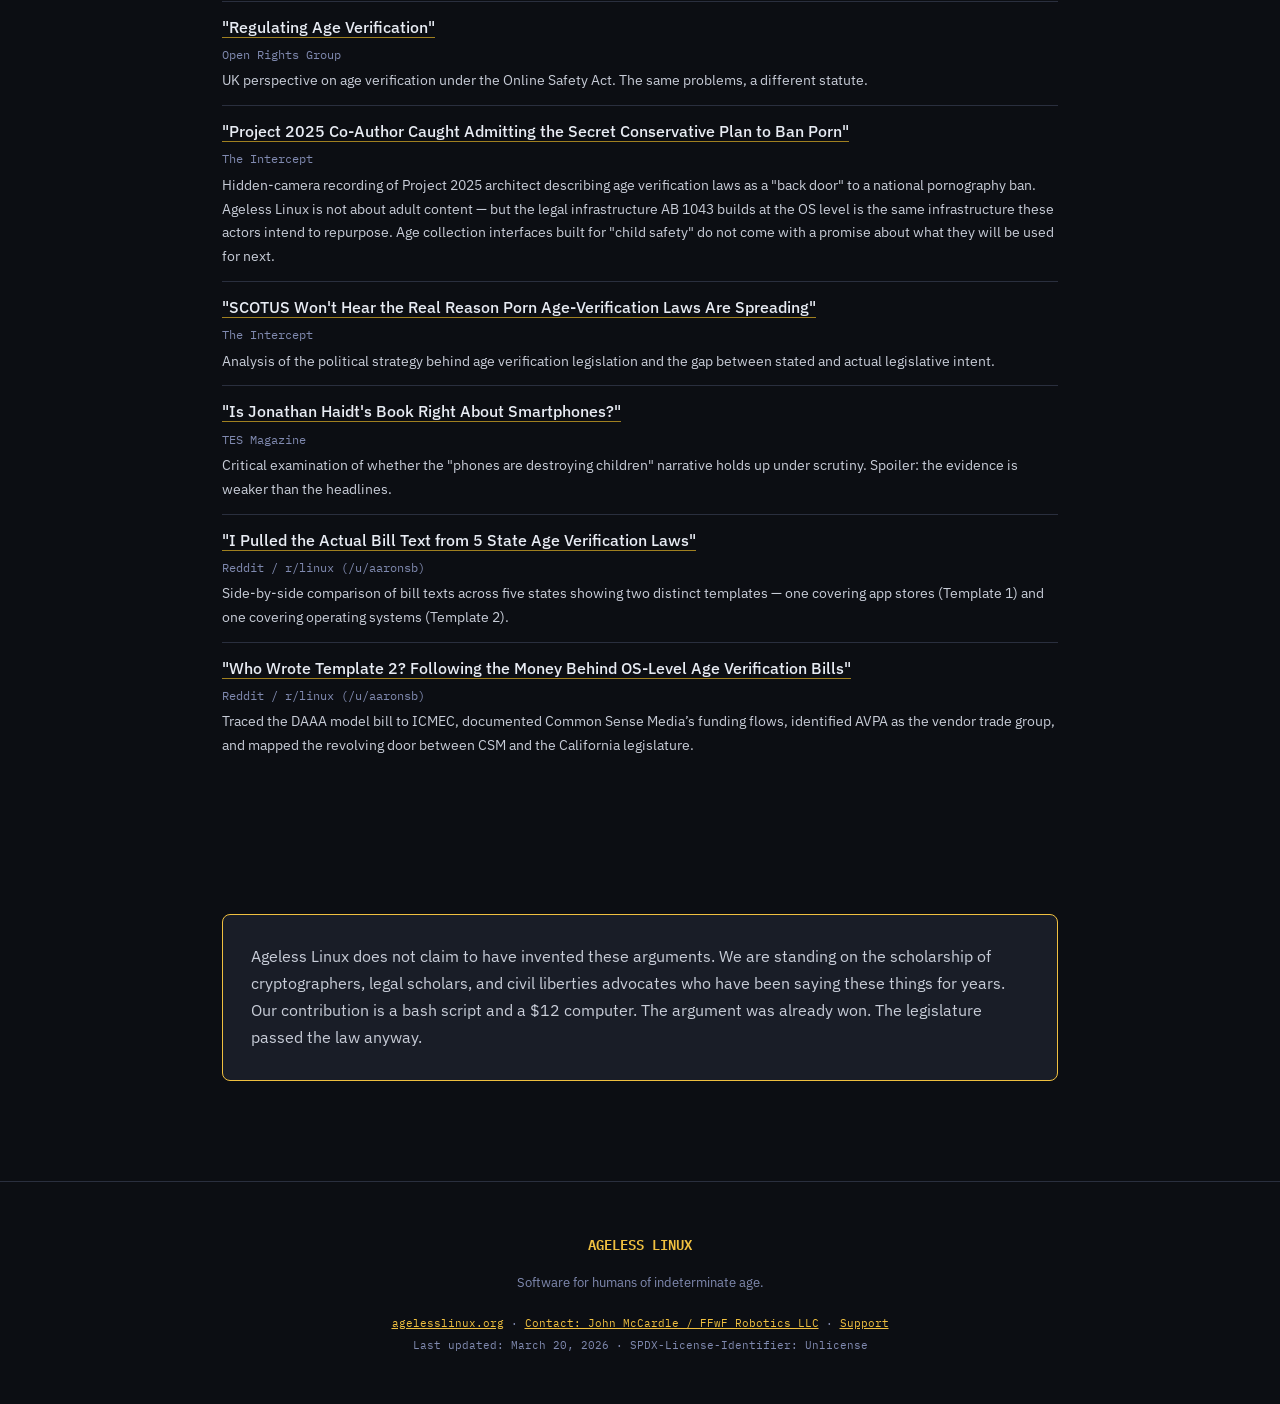
==== commit 004e6653: "fix WCAG AA contrast, add landmark regions and keyboard-scrollable pre elements Brighten --text-dim " ====
--- a/citations.html
+++ b/citations.html
@@ -111,6 +111,8 @@
   </div>
 </nav>
 
+<main>
+
 <div class="page-header">
   <div class="container">
     <h2>Reading List</h2>
@@ -599,6 +601,8 @@
   </div>
 </section>
 
+</main>
+
 <footer>
   <div class="container">
     <p style="font-family:'IBM Plex Mono',monospace; color:var(--accent); font-size:14px; font-weight:600;">AGELESS LINUX</p>
--- a/style.css
+++ b/style.css
@@ -4,7 +4,7 @@
 :root {
   --bg: #0c0e13; --bg-raised: #13161d; --bg-card: #191d27;
   --bg-highlight: #1e2330; --border: #2a2f3e; --border-bright: #3d4459;
-  --text: #c8cdd8; --text-dim: #6b7394; --text-bright: #e8ecf4;
+  --text: #c8cdd8; --text-dim: #808ab0; --text-bright: #e8ecf4;
   --accent: #f0c040; --accent-dim: #a08020;
   --red: #e05050; --red-dim: #4a1a1a;
   --green: #40c080; --green-dim: #1a3a2a;
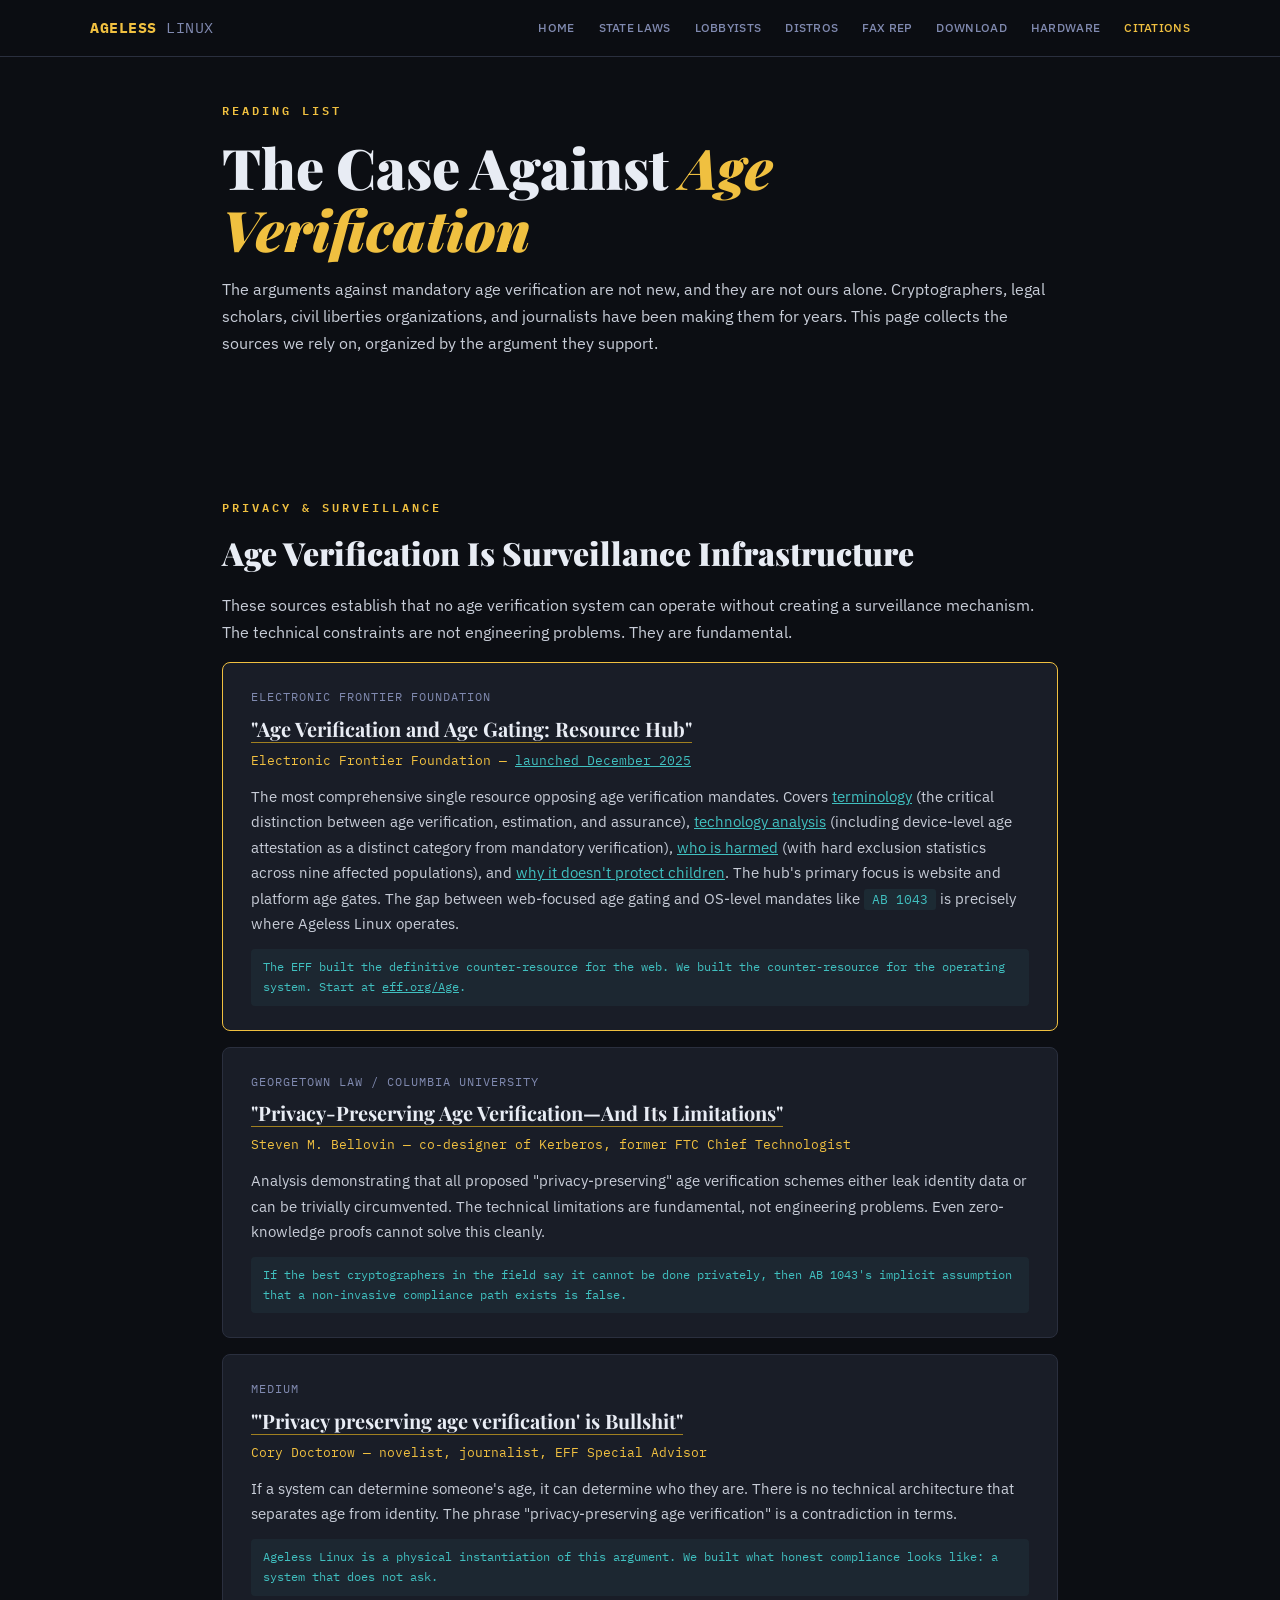
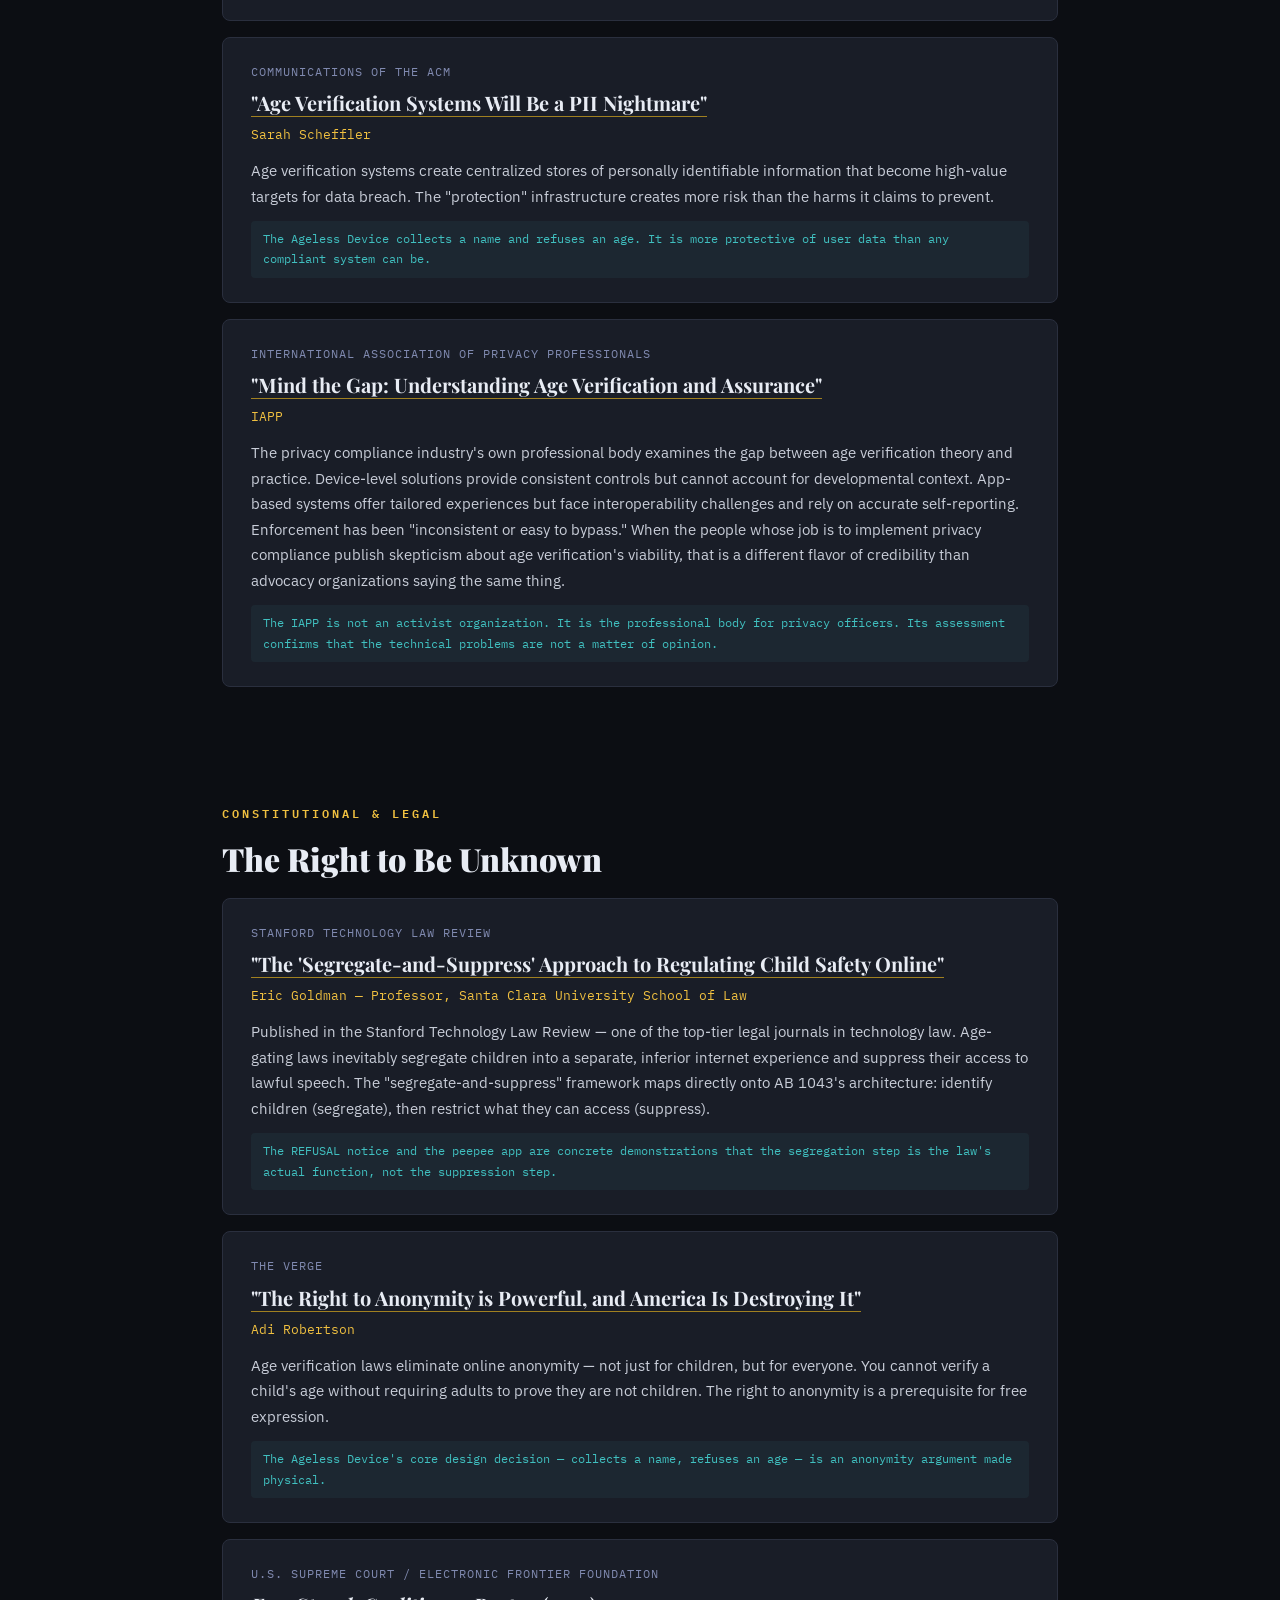
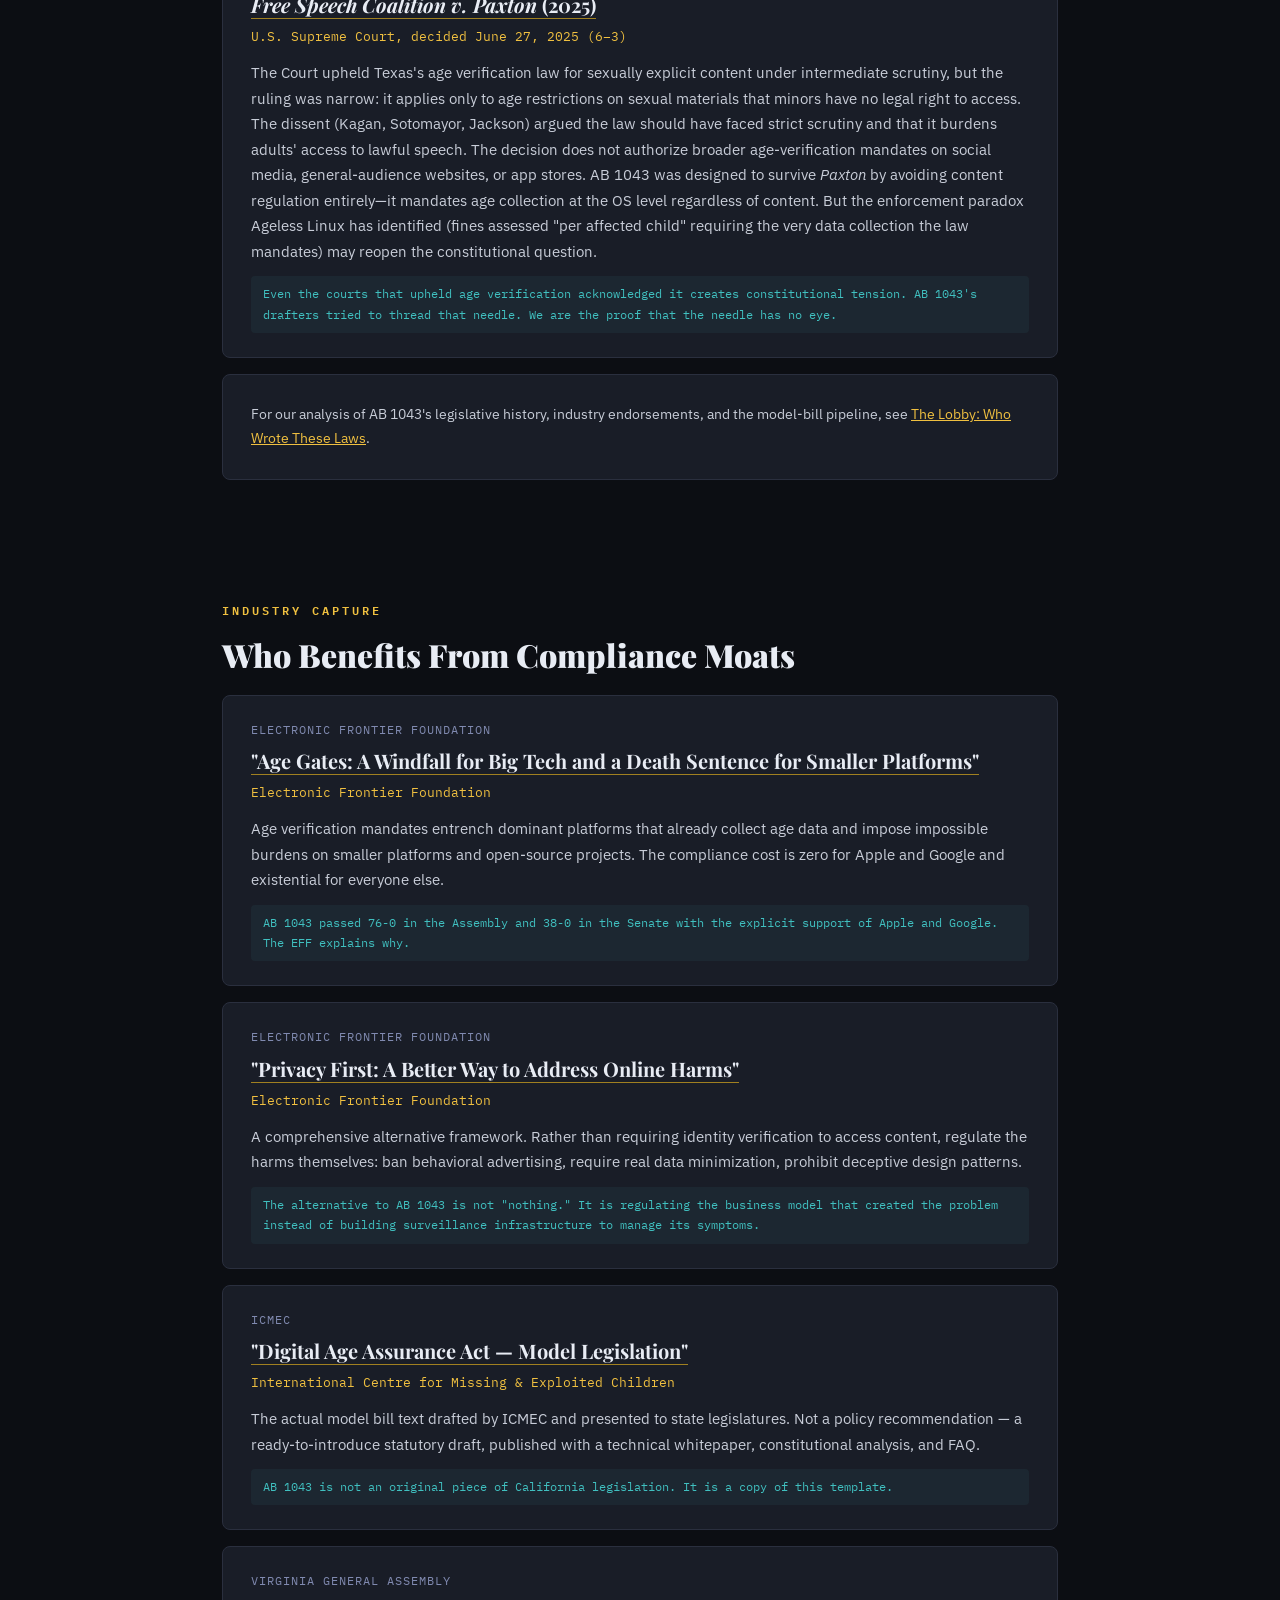
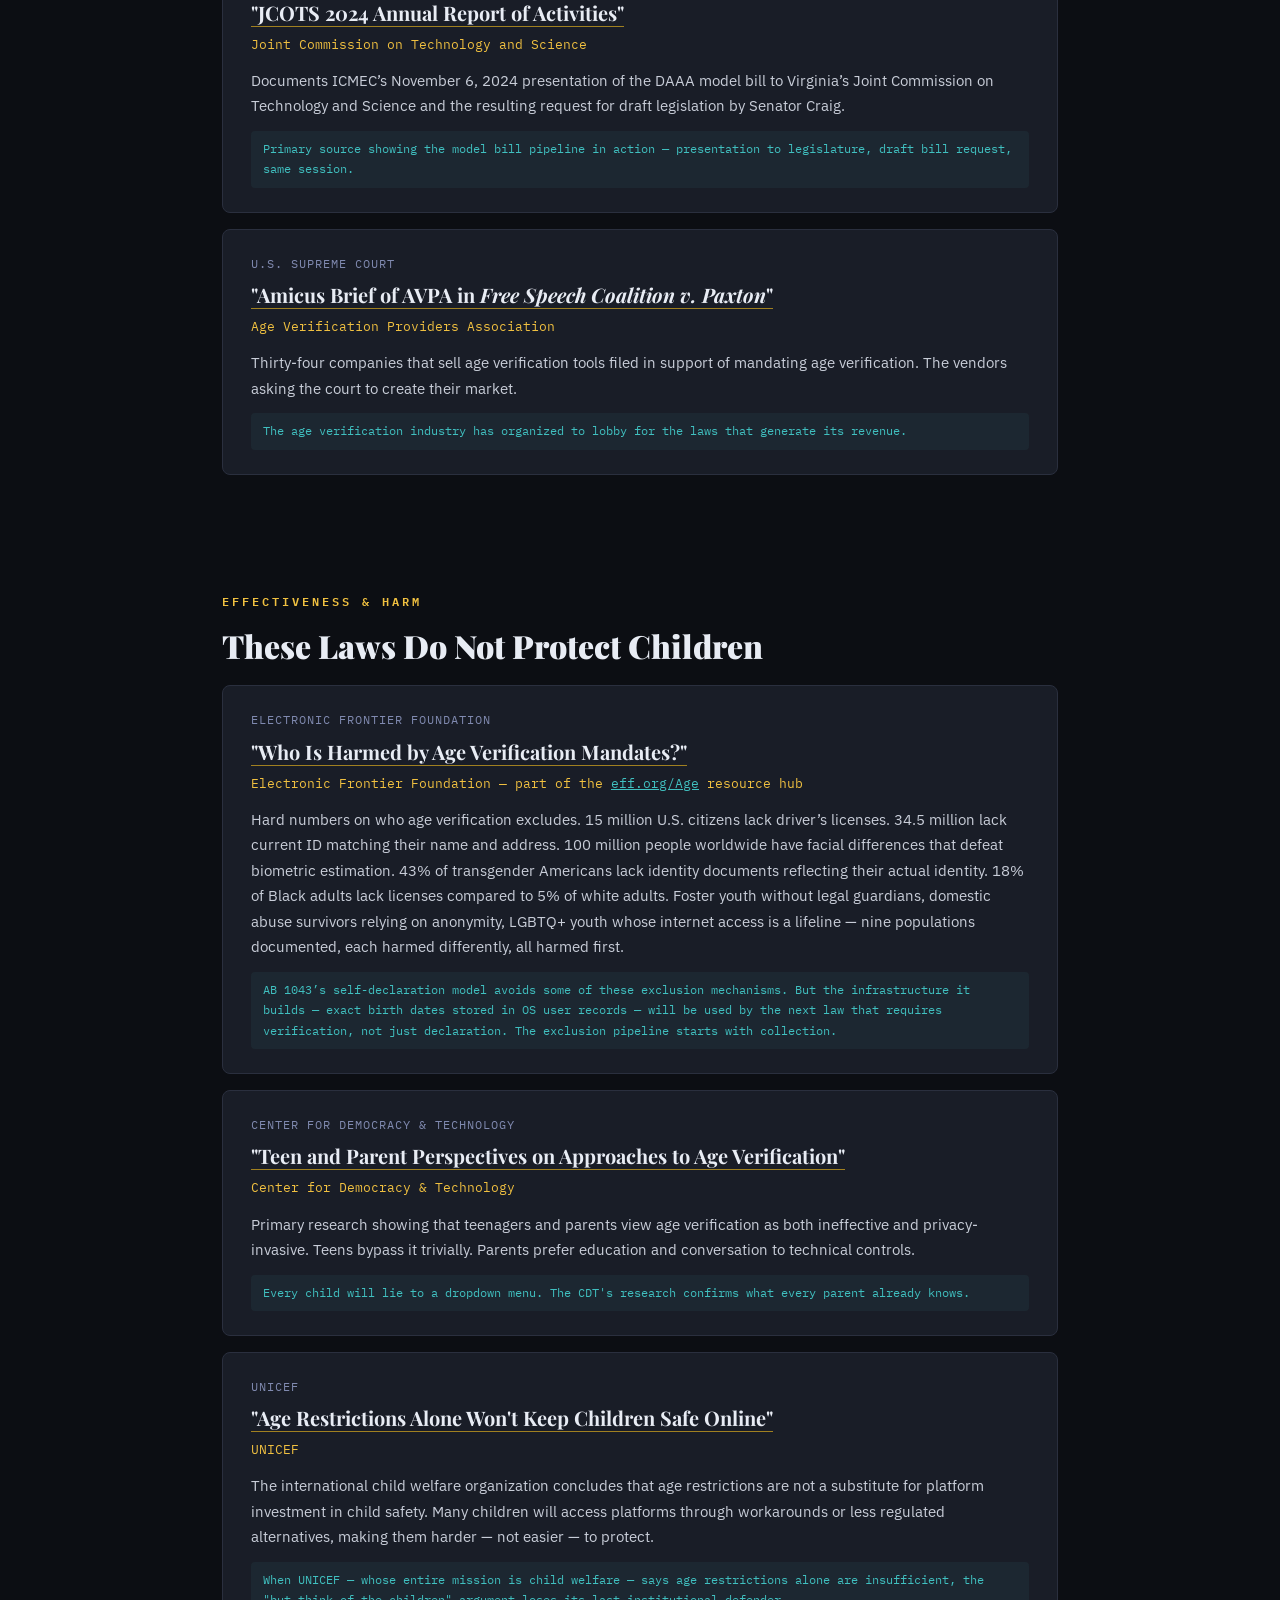
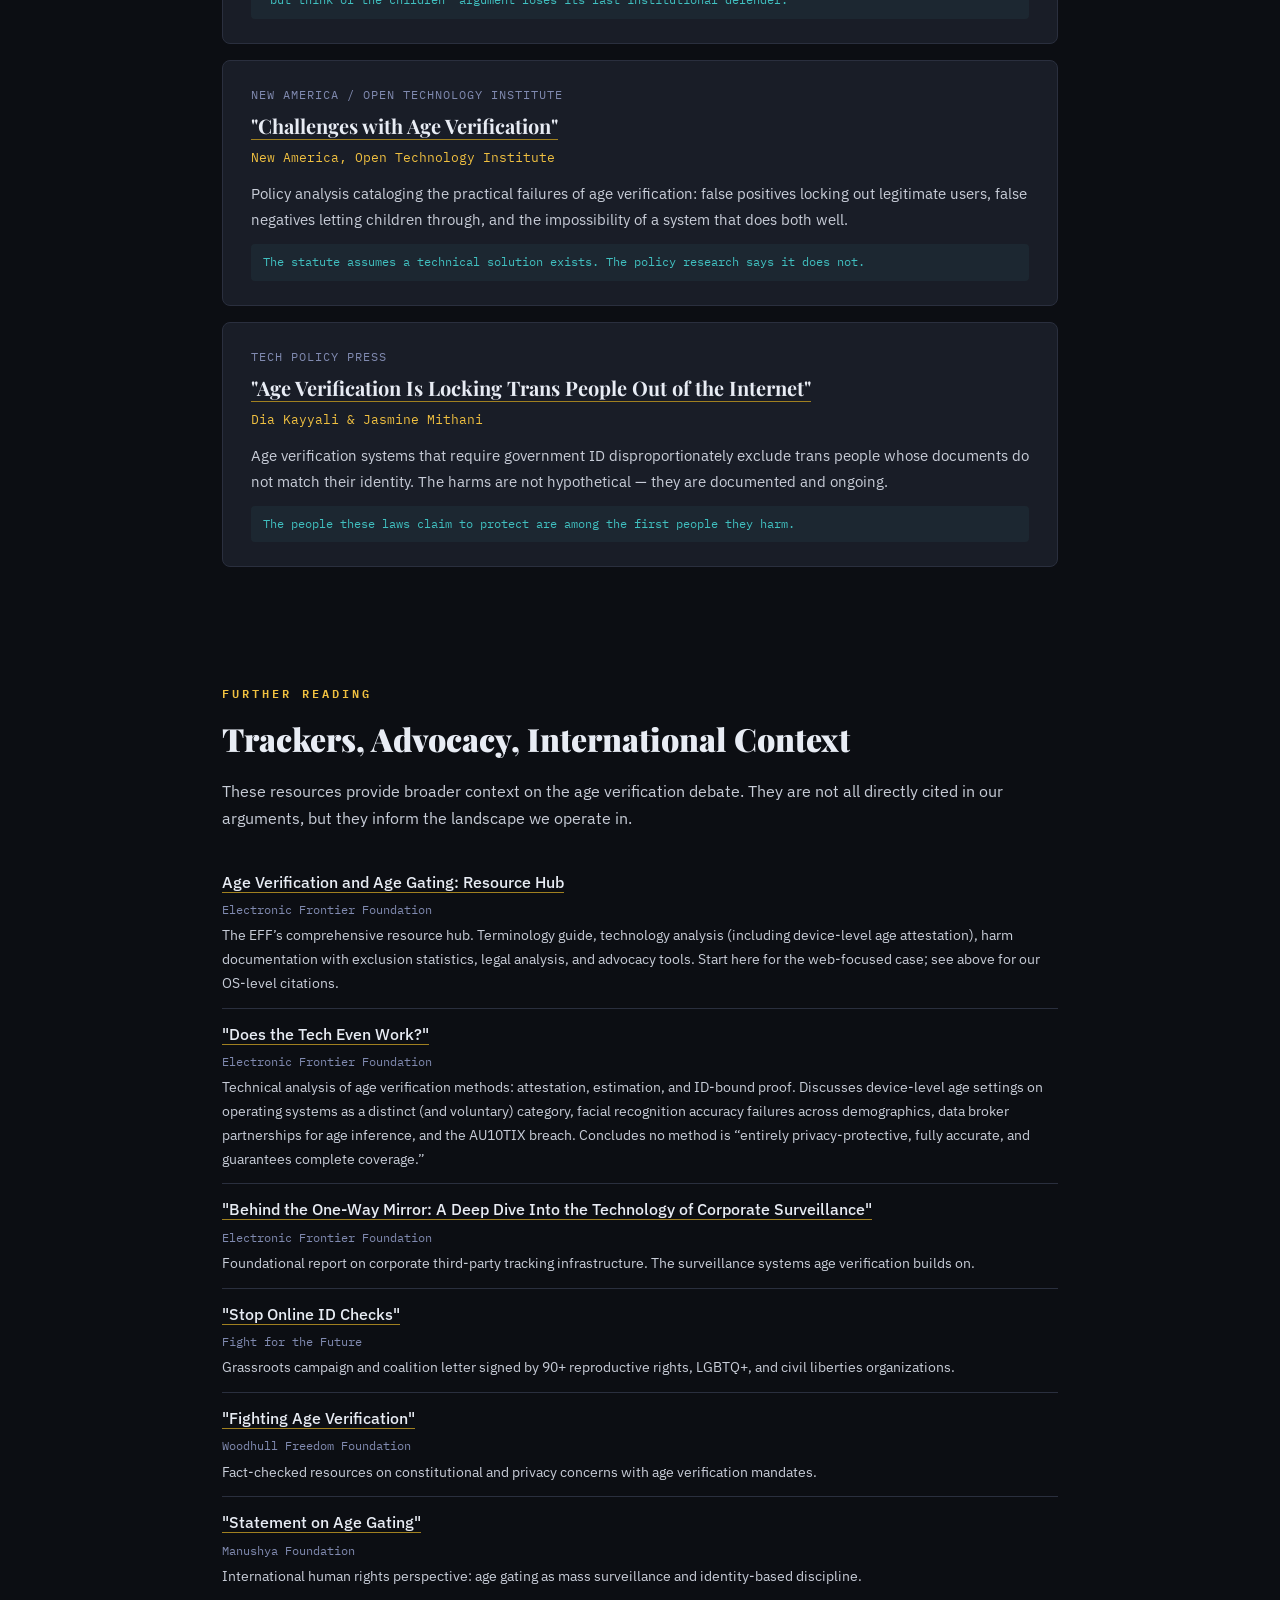
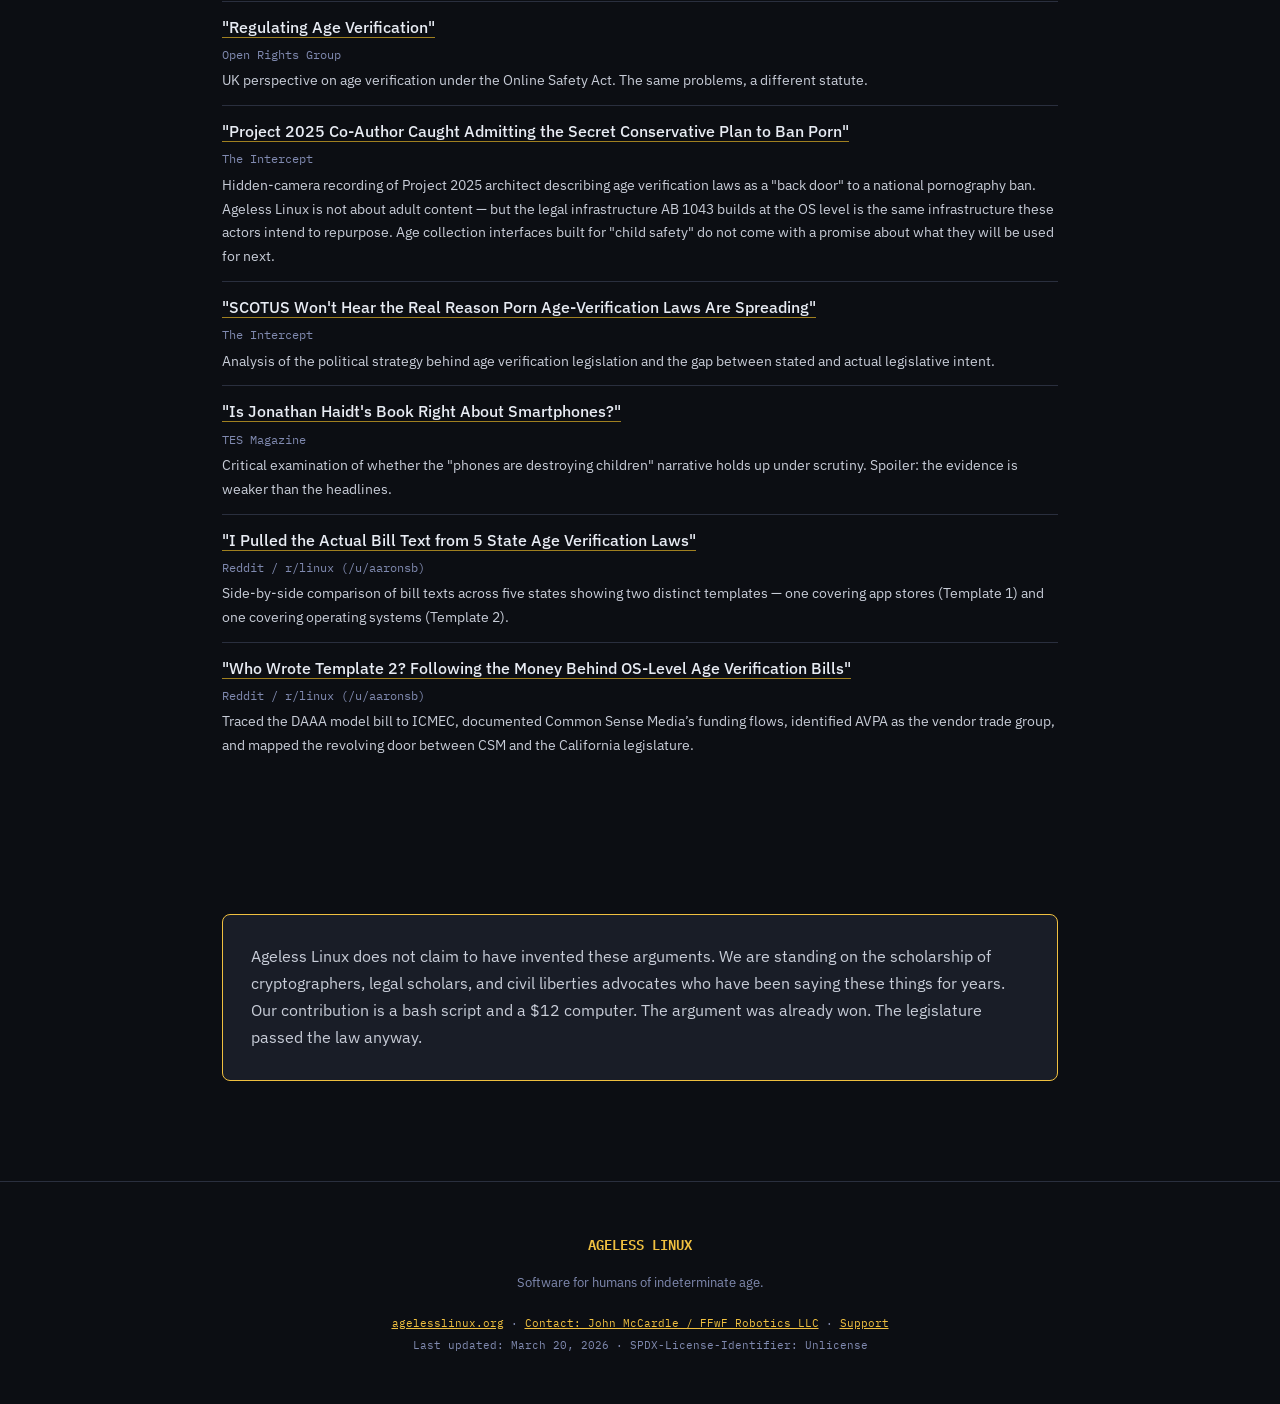
==== commit 47a3cde3: "add fax your rep CYOA form and transparency page fax.html: seven-step wizard — address entry, legisl" ====
--- a/citations.html
+++ b/citations.html
@@ -104,6 +104,7 @@
       <a href="map.html">State Laws</a>
       <a href="lobbyists.html">Lobbyists</a>
       <a href="distros.html">Distros</a>
+      <a href="fax.html">Fax Rep</a>
       <a href="download.html">Download</a>
       <a href="hardware.html">Hardware</a>
       <a href="citations.html" class="active">Citations</a>
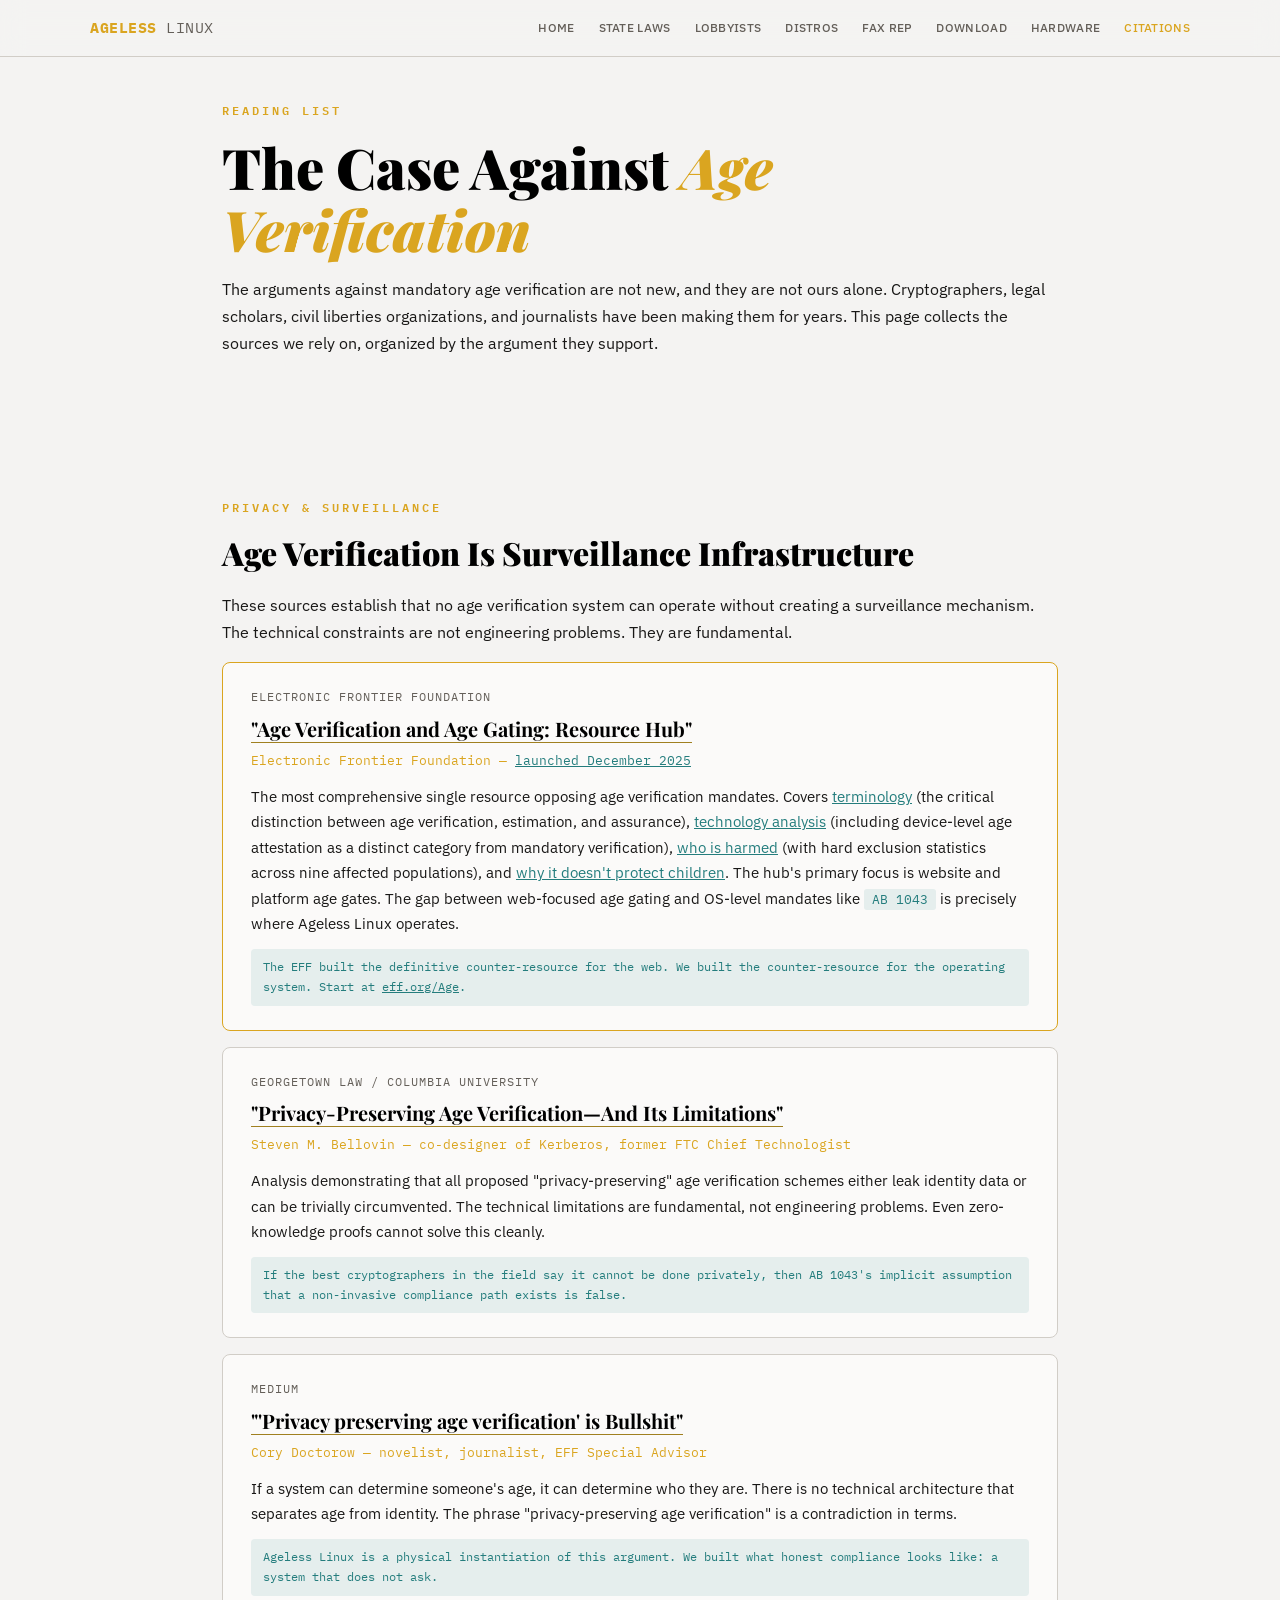
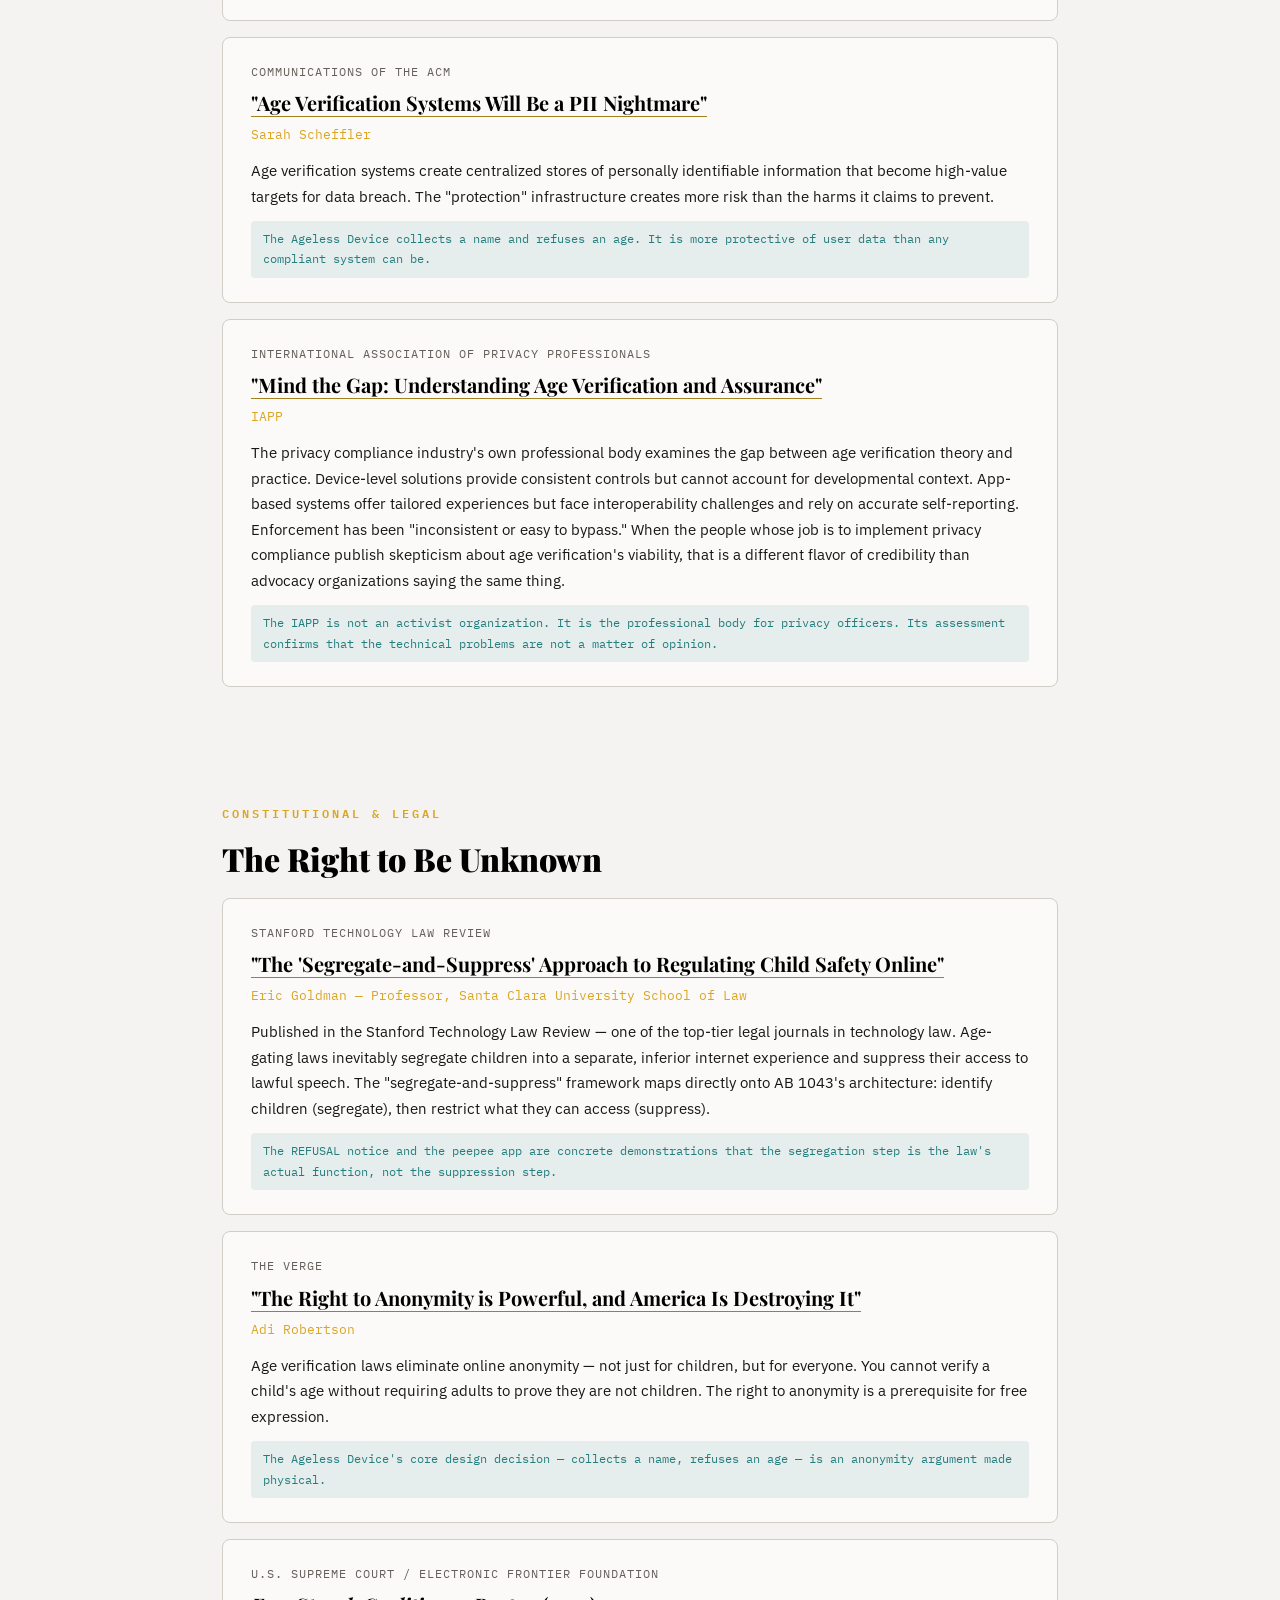
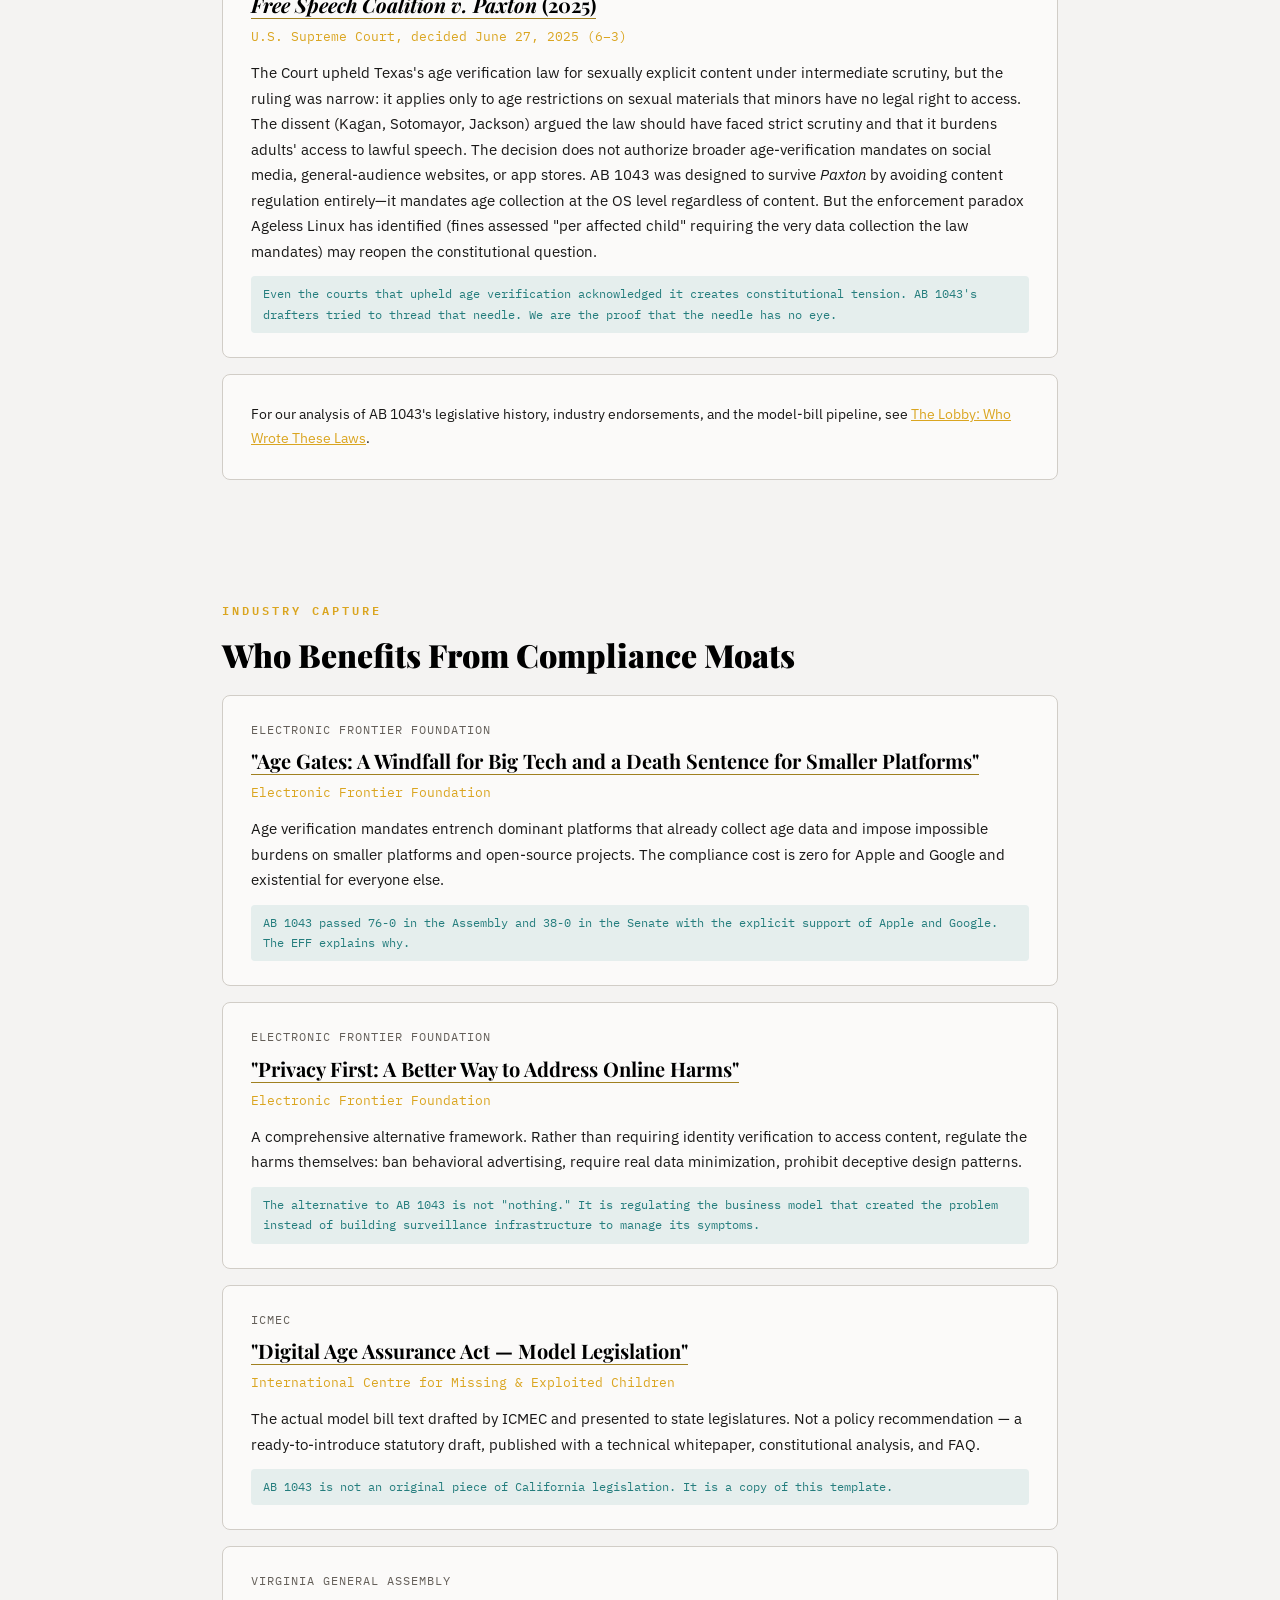
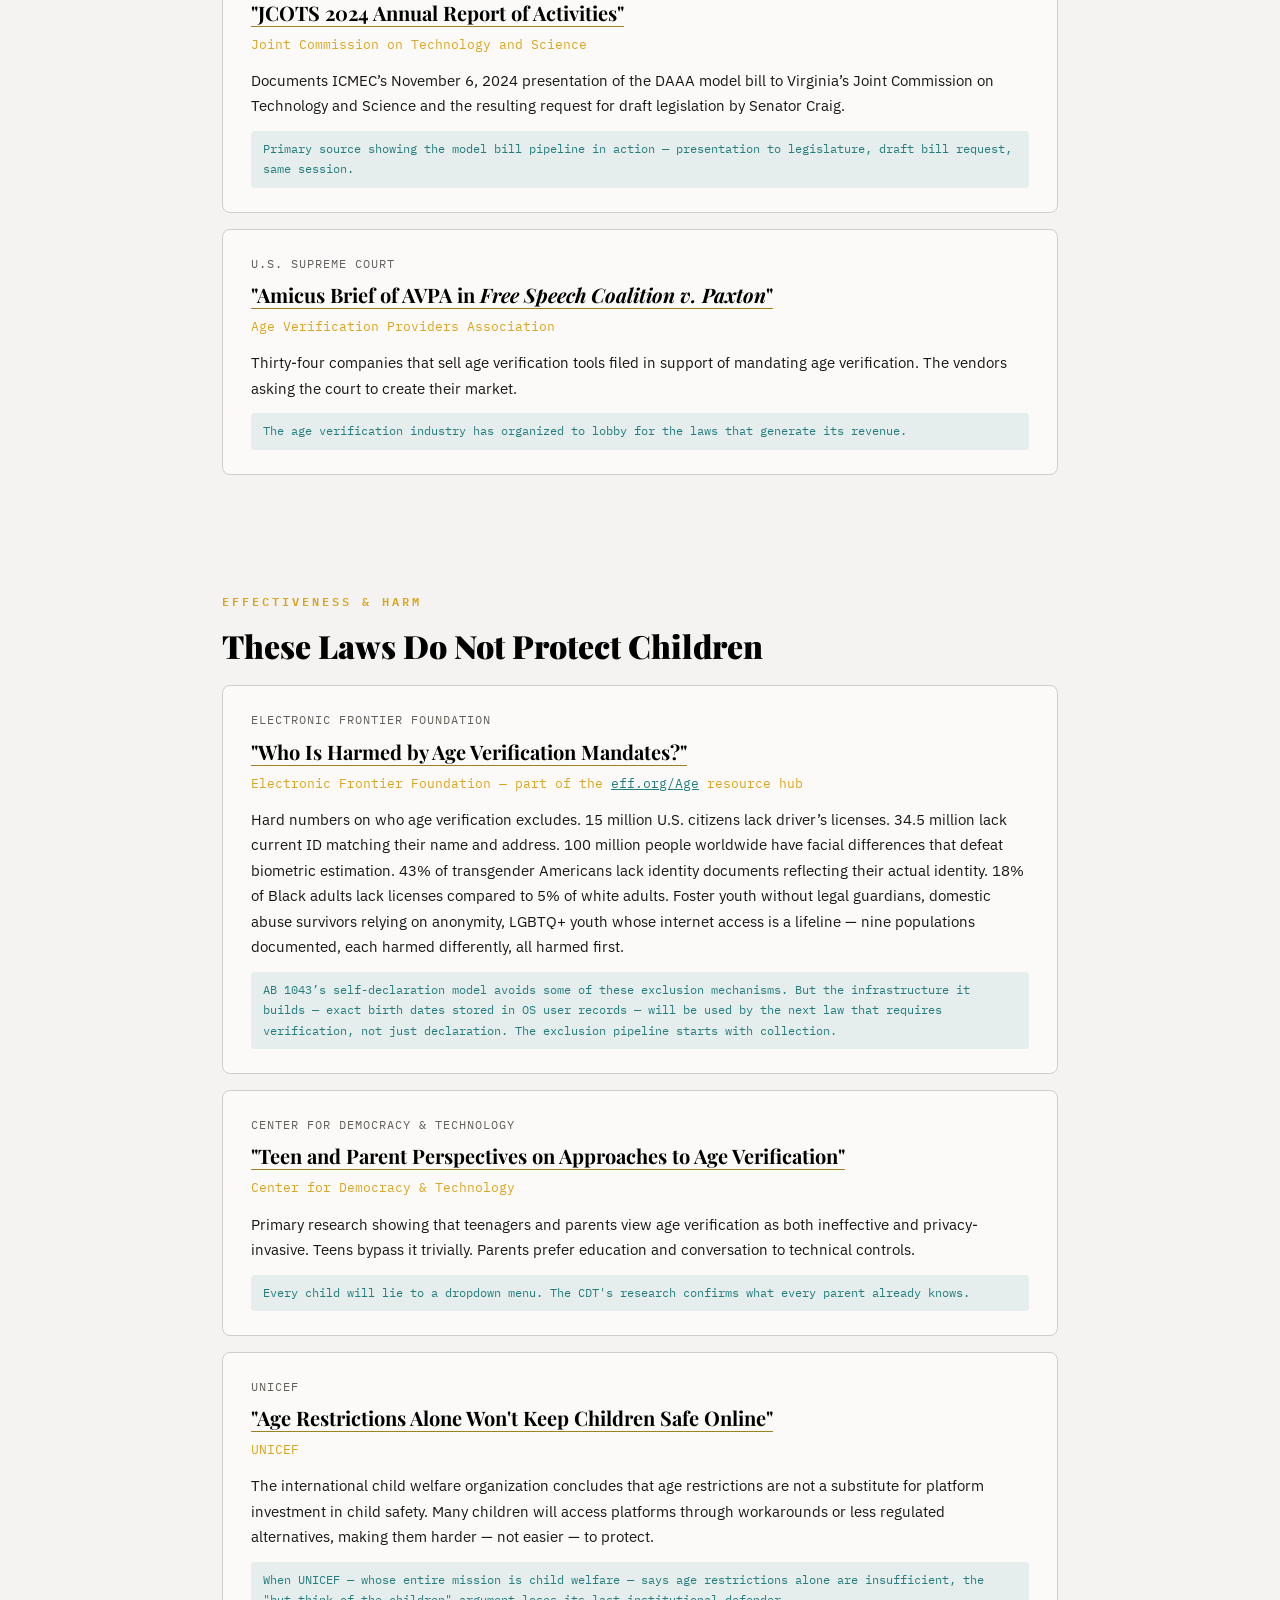
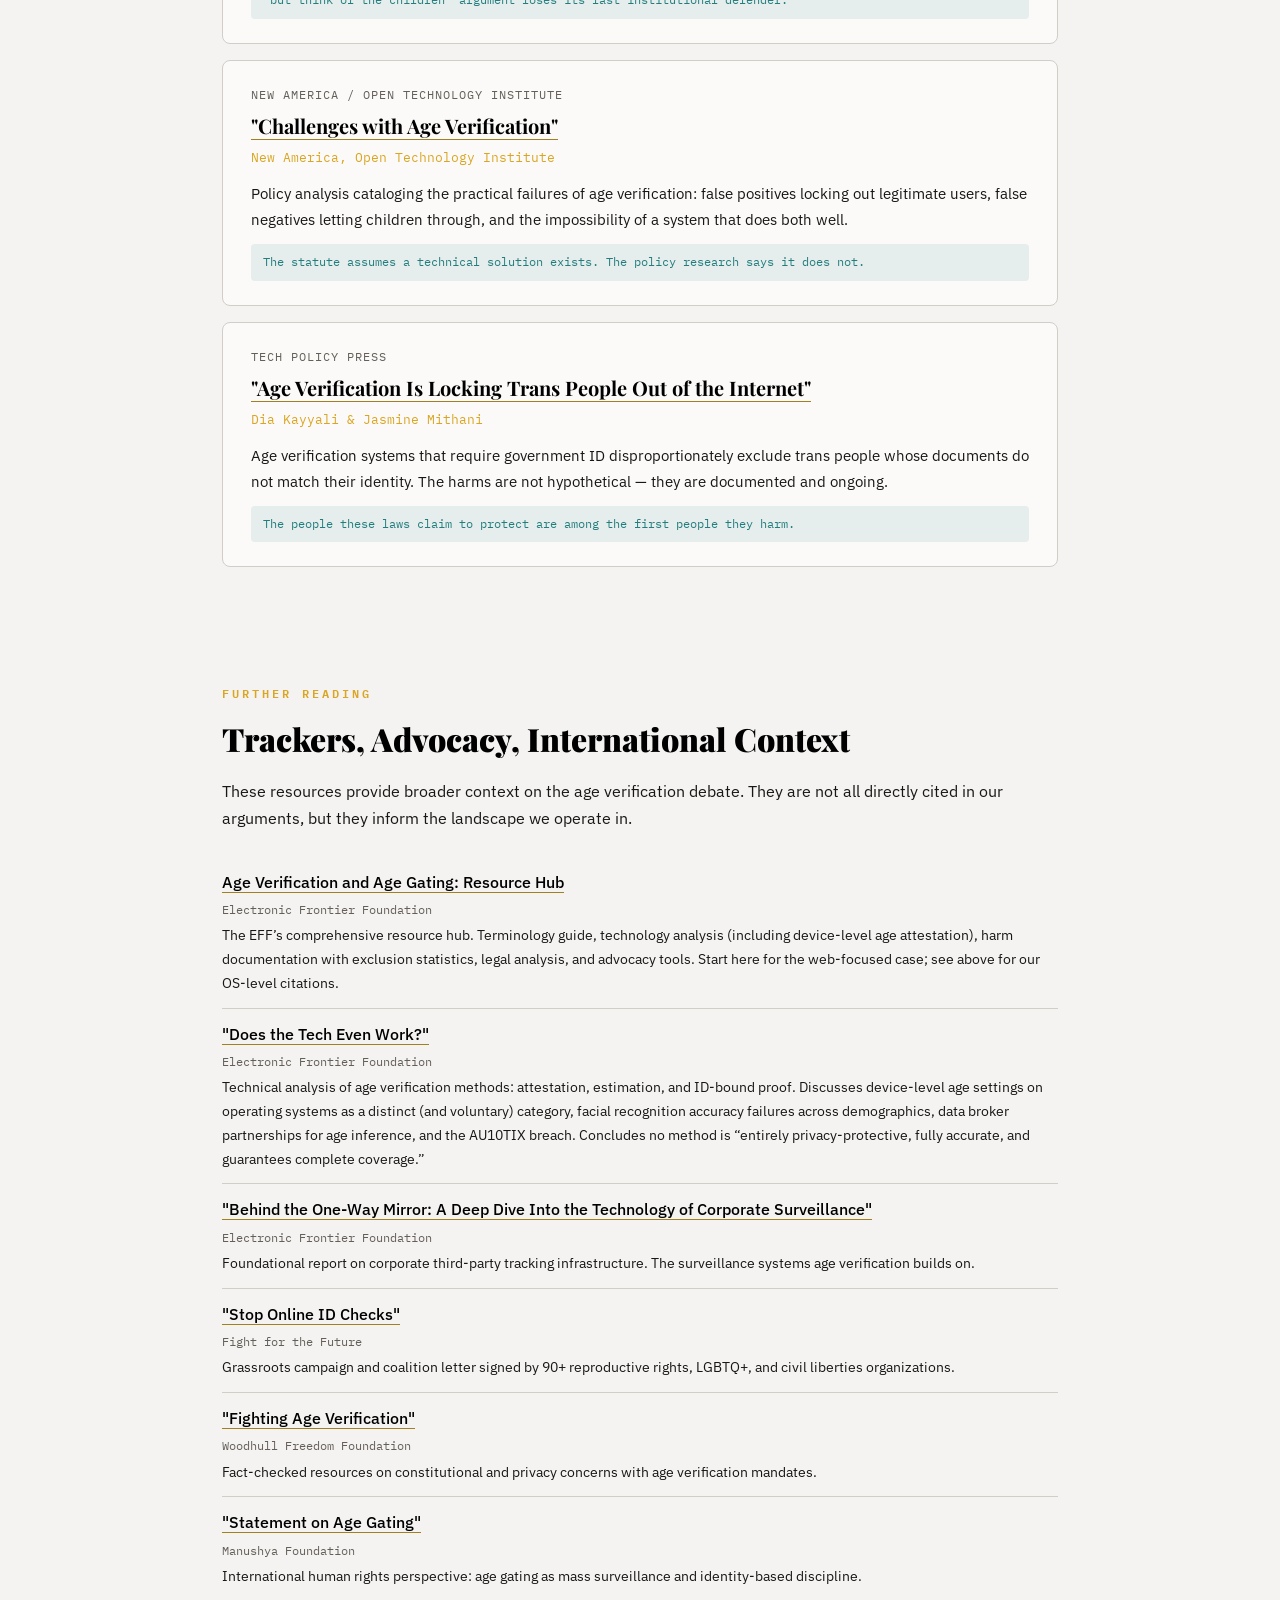
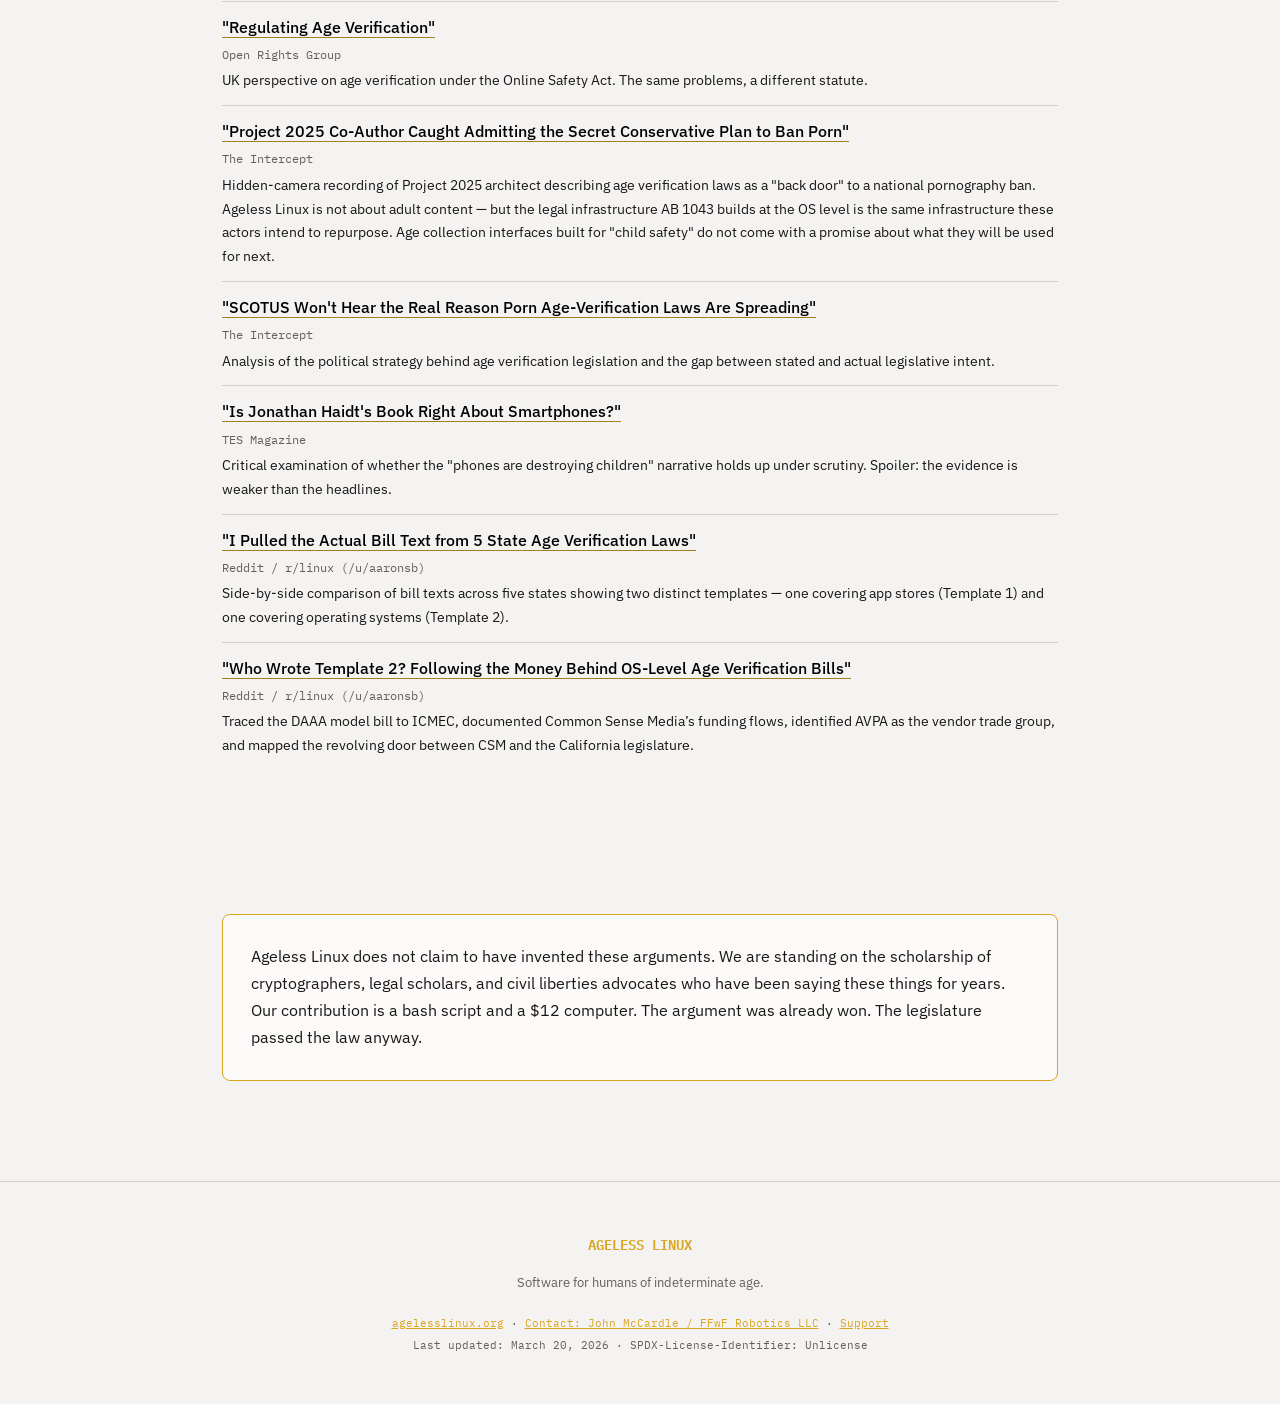
==== commit 7dbc0212: "Consolidate and better organise internal styles from all HTML files into style.css Implement vanilla" ====
--- a/citations.html
+++ b/citations.html
@@ -6,95 +6,8 @@
 <title>Ageless Linux — Citations &amp; Reading List</title>
 <link rel="alternate" type="application/rss+xml" title="Ageless Linux: Updates" href="/rss.xml">
 <link rel="stylesheet" href="style.css">
-<style>
-  .citation-card {
-    background: var(--bg-card);
-    border: 1px solid var(--border);
-    border-radius: 8px;
-    padding: 24px 28px;
-    margin: 16px 0;
-  }
-  .citation-card .citation-source {
-    font-family: 'IBM Plex Mono', monospace;
-    font-size: 12px;
-    color: var(--text-dim);
-    text-transform: uppercase;
-    letter-spacing: 1px;
-    margin-bottom: 8px;
-  }
-  .citation-card .citation-title {
-    font-family: 'Playfair Display', serif;
-    font-size: 20px;
-    font-weight: 700;
-    color: var(--text-bright);
-    line-height: 1.3;
-    margin-bottom: 8px;
-  }
-  .citation-card .citation-title a {
-    color: var(--text-bright);
-    text-decoration: none;
-    border-bottom: 1px solid var(--accent-dim);
-    transition: color .2s, border-color .2s;
-  }
-  .citation-card .citation-title a:hover {
-    color: var(--accent);
-    border-color: var(--accent);
-  }
-  .citation-card .citation-author {
-    font-family: 'IBM Plex Mono', monospace;
-    font-size: 13px;
-    color: var(--accent);
-    margin-bottom: 12px;
-  }
-  .citation-card .citation-argument {
-    font-size: 15px;
-    color: var(--text);
-    line-height: 1.7;
-  }
-  .citation-card .citation-relevance {
-    margin-top: 12px;
-    font-family: 'IBM Plex Mono', monospace;
-    font-size: 12px;
-    color: var(--cyan);
-    padding: 8px 12px;
-    background: rgba(64,192,192,0.06);
-    border-radius: 4px;
-  }
-  .reading-list {
-    margin: 24px 0;
-  }
-  .reading-item {
-    padding: 12px 0;
-    border-bottom: 1px solid var(--border);
-  }
-  .reading-item:last-child {
-    border-bottom: none;
-  }
-  .reading-item a {
-    color: var(--text-bright);
-    text-decoration: none;
-    border-bottom: 1px solid var(--accent-dim);
-    font-weight: 500;
-    transition: color .2s, border-color .2s;
-  }
-  .reading-item a:hover {
-    color: var(--accent);
-    border-color: var(--accent);
-  }
-  .reading-item .reading-org {
-    font-family: 'IBM Plex Mono', monospace;
-    font-size: 12px;
-    color: var(--text-dim);
-    margin-top: 4px;
-  }
-  .reading-item .reading-desc {
-    font-size: 14px;
-    color: var(--text);
-    margin-top: 4px;
-  }
-</style>
 </head>
-<body>
+<body class="page-citations">
 
 <nav>
   <div class="inner">
--- a/style.css
+++ b/style.css
@@ -5,7 +5,7 @@
   --bg: #0c0e13; --bg-raised: #13161d; --bg-card: #191d27;
   --bg-highlight: #1e2330; --border: #2a2f3e; --border-bright: #3d4459;
   --text: #c8cdd8; --text-dim: #808ab0; --text-bright: #e8ecf4;
-  --accent: #f0c040; --accent-dim: #a08020;
+  --accent: goldenrod; --accent-dim: #a08020;
   --red: #e05050; --red-dim: #4a1a1a;
   --green: #40c080; --green-dim: #1a3a2a;
   --blue: #5090e0; --cyan: #40c0c0;
@@ -92,3 +92,509 @@
   .state-card { grid-template-columns:1fr; }
   .distro-row { grid-template-columns:1fr; gap:4px; }
 }
+
+/* ═══ PAGE COMPONENTS ═══ */
+
+.page-citations {
+  .citation-card {
+      background: var(--bg-card);
+      border: 1px solid var(--border);
+      border-radius: 8px;
+      padding: 24px 28px;
+      margin: 16px 0;
+    }
+    .citation-card .citation-source {
+      font-family: 'IBM Plex Mono', monospace;
+      font-size: 12px;
+      color: var(--text-dim);
+      text-transform: uppercase;
+      letter-spacing: 1px;
+      margin-bottom: 8px;
+    }
+    .citation-card .citation-title {
+      font-family: 'Playfair Display', serif;
+      font-size: 20px;
+      font-weight: 700;
+      color: var(--text-bright);
+      line-height: 1.3;
+      margin-bottom: 8px;
+    }
+    .citation-card .citation-title a {
+      color: var(--text-bright);
+      text-decoration: none;
+      border-bottom: 1px solid var(--accent-dim);
+      transition: color .2s, border-color .2s;
+    }
+    .citation-card .citation-title a:hover {
+      color: var(--accent);
+      border-color: var(--accent);
+    }
+    .citation-card .citation-author {
+      font-family: 'IBM Plex Mono', monospace;
+      font-size: 13px;
+      color: var(--accent);
+      margin-bottom: 12px;
+    }
+    .citation-card .citation-argument {
+      font-size: 15px;
+      color: var(--text);
+      line-height: 1.7;
+    }
+    .citation-card .citation-relevance {
+      margin-top: 12px;
+      font-family: 'IBM Plex Mono', monospace;
+      font-size: 12px;
+      color: var(--cyan);
+      padding: 8px 12px;
+      background: rgba(64,192,192,0.06);
+      border-radius: 4px;
+    }
+    .reading-list {
+      margin: 24px 0;
+    }
+    .reading-item {
+      padding: 12px 0;
+      border-bottom: 1px solid var(--border);
+    }
+    .reading-item:last-child {
+      border-bottom: none;
+    }
+    .reading-item a {
+      color: var(--text-bright);
+      text-decoration: none;
+      border-bottom: 1px solid var(--accent-dim);
+      font-weight: 500;
+      transition: color .2s, border-color .2s;
+    }
+    .reading-item a:hover {
+      color: var(--accent);
+      border-color: var(--accent);
+    }
+    .reading-item .reading-org {
+      font-family: 'IBM Plex Mono', monospace;
+      font-size: 12px;
+      color: var(--text-dim);
+      margin-top: 4px;
+    }
+    .reading-item .reading-desc {
+      font-size: 14px;
+      color: var(--text);
+      margin-top: 4px;
+    }
+}
+
+.page-fax {
+  /* page-specific */
+    main { padding-bottom: 80px; }
+  
+    .wizard { margin-top: 40px; }
+    .wizard .step { display: none; }
+    .wizard .step.active { display: block; }
+  
+    .stepper { display: flex; flex-wrap: wrap; gap: 8px; margin: 24px 0 32px; font-family: 'IBM Plex Mono', monospace; font-size: 11px; text-transform: uppercase; letter-spacing: 1.2px; color: var(--text-dim); }
+    .stepper .pip { padding: 4px 10px; border-radius: 3px; background: var(--bg-card); border: 1px solid var(--border); }
+    .stepper .pip.active { background: var(--accent); color: #0c0e13; border-color: var(--accent); }
+    .stepper .pip.done { color: var(--accent); border-color: var(--accent-dim); }
+  
+    .addr-input { width: 100%; font-family: 'IBM Plex Mono', monospace; font-size: 16px; padding: 16px 20px; background: var(--bg-raised); color: var(--text-bright); border: 1px solid var(--border-bright); border-radius: 6px; }
+    .addr-input:focus { outline: none; border-color: var(--accent); }
+    .addr-hint { font-size: 13px; color: var(--text-dim); margin-top: 8px; font-family: 'IBM Plex Mono', monospace; }
+  
+    .persona-grid { display: grid; grid-template-columns: repeat(2, 1fr); gap: 16px; margin: 24px 0; }
+    .persona-card { background: var(--bg-card); border: 1px solid var(--border); border-radius: 8px; padding: 24px; cursor: pointer; transition: all .2s; }
+    .persona-card:hover { border-color: var(--accent); transform: translateY(-2px); }
+    .persona-card.selected { border-color: var(--accent); background: linear-gradient(135deg, rgba(240,192,64,.08), var(--bg-card)); }
+    .persona-card .ptitle { font-family: 'IBM Plex Mono', monospace; font-size: 12px; text-transform: uppercase; letter-spacing: 1.5px; color: var(--accent); margin-bottom: 10px; }
+    .persona-card .pname { font-family: 'Playfair Display', serif; font-size: 22px; font-weight: 900; color: var(--text-bright); margin-bottom: 12px; }
+    .persona-card .pdesc { font-size: 14px; color: var(--text); line-height: 1.6; }
+  
+    .leg-list { display: grid; gap: 14px; margin: 20px 0; }
+    .leg-card { background: var(--bg-card); border: 1px solid var(--border); border-radius: 8px; padding: 20px 24px; display: grid; grid-template-columns: 1fr auto; gap: 12px; cursor: pointer; transition: all .2s; }
+    .leg-card:hover { border-color: var(--accent); }
+    .leg-card.selected { border-color: var(--accent); background: linear-gradient(135deg, rgba(240,192,64,.08), var(--bg-card)); }
+    .leg-card.no-fax { opacity: 0.55; cursor: not-allowed; }
+    .leg-card.no-fax:hover { border-color: var(--border); transform: none; }
+    .leg-name { font-family: 'IBM Plex Mono', monospace; font-weight: 700; font-size: 15px; color: var(--text-bright); }
+    .leg-meta { font-size: 13px; color: var(--text-dim); margin-top: 4px; }
+    .leg-vote { font-size: 13px; color: var(--red); margin-top: 6px; font-family: 'IBM Plex Mono', monospace; }
+    .leg-fax { font-family: 'IBM Plex Mono', monospace; font-size: 12px; color: var(--text-dim); text-align: right; align-self: center; }
+    .leg-fax.ok { color: var(--green); }
+    .leg-fax.missing { color: var(--red); }
+  
+    .cyoa-card { background: var(--bg-card); border-left: 3px solid var(--accent); padding: 24px 28px; margin: 20px 0; border-radius: 0 8px 8px 0; }
+    .cyoa-step-label { font-family: 'IBM Plex Mono', monospace; font-size: 11px; text-transform: uppercase; letter-spacing: 1.5px; color: var(--accent); margin-bottom: 10px; }
+    .cyoa-headline { font-family: 'Playfair Display', serif; font-size: 26px; font-weight: 900; color: var(--text-bright); margin-bottom: 16px; line-height: 1.3; }
+    .cyoa-body { font-size: 15px; line-height: 1.8; }
+    .cyoa-body p + p { margin-top: 12px; }
+    .cyoa-nav { margin-top: 28px; display: flex; gap: 12px; flex-wrap: wrap; }
+  
+    .compose { display: grid; grid-template-columns: 1fr 1fr; gap: 24px; margin: 20px 0; }
+    @media (max-width: 900px) { .compose { grid-template-columns: 1fr; } }
+    .compose label { display: block; font-family: 'IBM Plex Mono', monospace; font-size: 11px; text-transform: uppercase; letter-spacing: 1.5px; color: var(--text-dim); margin-bottom: 8px; }
+    .compose textarea { width: 100%; min-height: 480px; font-family: 'IBM Plex Mono', monospace; font-size: 13px; line-height: 1.6; padding: 16px 18px; background: var(--bg-raised); color: var(--text-bright); border: 1px solid var(--border-bright); border-radius: 6px; resize: vertical; }
+    .compose textarea:focus { outline: none; border-color: var(--accent); }
+  
+    /* Fax preview styled like the PDF output */
+    .fax-preview { background: #fafaf5; color: #111; padding: 36px 40px; border: 1px solid var(--border); border-radius: 6px; font-family: 'Helvetica', 'Arial', sans-serif; font-size: 11px; line-height: 1.5; min-height: 480px; position: relative; overflow: hidden; }
+    .fax-preview .fp-header { font-family: 'Helvetica', sans-serif; font-size: 20px; font-weight: bold; letter-spacing: .5px; color: #111; margin-bottom: 4px; }
+    .fax-preview .fp-subhead { font-size: 8px; color: #333; margin-bottom: 10px; border-bottom: 1.5px solid #111; padding-bottom: 10px; }
+    .fax-preview .fp-addr { margin: 14px 0; border-bottom: 0.5px solid #888; padding-bottom: 12px; }
+    .fax-preview .fp-addr .row { display: grid; grid-template-columns: 44px 1fr; gap: 4px; margin-bottom: 6px; }
+    .fax-preview .fp-addr .label { font-weight: bold; }
+    .fax-preview .fp-body p { margin-bottom: 7px; font-size: 10.5px; line-height: 1.45; }
+    .fax-preview .fp-footer { position: absolute; bottom: 28px; left: 40px; right: 40px; font-size: 9px; color: #333; border-top: 0.5px solid #888; padding-top: 10px; display: flex; justify-content: space-between; font-style: italic; }
+  
+    .verify-row { display: grid; grid-template-columns: 120px 1fr; gap: 16px; align-items: start; margin: 14px 0; }
+    .verify-row label { font-family: 'IBM Plex Mono', monospace; font-size: 13px; color: var(--text-dim); padding-top: 10px; }
+    .verify-row input[type=email] { width: 100%; font-family: 'IBM Plex Mono', monospace; font-size: 14px; padding: 10px 14px; background: var(--bg-raised); color: var(--text-bright); border: 1px solid var(--border-bright); border-radius: 6px; }
+    .verify-row input[type=email]:focus { outline: none; border-color: var(--accent); }
+    .cert-row { margin: 18px 0; display: flex; gap: 10px; align-items: flex-start; font-size: 14px; }
+    .cert-row input { margin-top: 4px; }
+    .cert-row .legal-cite { display: inline; }
+  
+    .status-box { background: var(--bg-card); border: 1px solid var(--border); border-radius: 8px; padding: 28px; margin: 20px 0; text-align: center; }
+    .status-box.delivered { border-color: var(--green); background: linear-gradient(135deg, var(--green-dim), var(--bg-card)); }
+    .status-box.failed { border-color: var(--red); background: linear-gradient(135deg, var(--red-dim), var(--bg-card)); }
+    .status-box .big { font-family: 'Playfair Display', serif; font-size: 36px; font-weight: 900; color: var(--text-bright); margin: 8px 0; }
+    .status-box .label { font-family: 'IBM Plex Mono', monospace; font-size: 11px; text-transform: uppercase; letter-spacing: 1.5px; color: var(--text-dim); }
+  
+    .error-box { background: var(--red-dim); border: 1px solid var(--red); border-radius: 8px; padding: 20px 24px; margin: 16px 0; font-family: 'IBM Plex Mono', monospace; font-size: 14px; line-height: 1.7; color: var(--text-bright); }
+    .error-box .error-title { color: var(--red); font-weight: 700; text-transform: uppercase; letter-spacing: 1.5px; font-size: 11px; margin-bottom: 6px; }
+    .error-box a { color: var(--accent); }
+  
+    .share-row { display: flex; gap: 10px; flex-wrap: wrap; margin: 16px 0; }
+  
+    .loader { display: inline-block; width: 14px; height: 14px; border: 2px solid var(--border-bright); border-top-color: var(--accent); border-radius: 50%; animation: spin 0.8s linear infinite; vertical-align: middle; margin-right: 8px; }
+    @keyframes spin { to { transform: rotate(360deg); } }
+  
+    .ageless-note { font-family: 'IBM Plex Mono', monospace; font-size: 12px; color: var(--text-dim); margin: 24px 0; padding: 12px 16px; border-left: 2px solid var(--accent-dim); background: var(--bg-highlight); }
+  
+    
+  
+    @media (max-width: 640px) {
+      .persona-grid { grid-template-columns: 1fr; }
+      .leg-card { grid-template-columns: 1fr; }
+      .leg-fax { text-align: left; }
+      .verify-row { grid-template-columns: 1fr; }
+      .verify-row label { padding-top: 0; }
+    }
+}
+
+.page-fax-transparency {
+  main { padding-bottom: 80px; }
+    table.cov { width: 100%; border-collapse: collapse; margin: 16px 0; font-size: 14px; }
+    table.cov th, table.cov td { padding: 10px 12px; text-align: left; border-bottom: 1px solid var(--border); font-family: 'IBM Plex Mono', monospace; }
+    table.cov th { font-size: 11px; text-transform: uppercase; letter-spacing: 1.5px; color: var(--accent); }
+    table.cov td.num { text-align: right; }
+    table.cov tr:hover td { background: var(--bg-highlight); }
+    .cov-percent { font-weight: 700; }
+    .cov-percent.high { color: var(--green); }
+    .cov-percent.med { color: var(--accent); }
+    .cov-percent.low { color: var(--red); }
+    .big-stat { background: var(--bg-card); border-left: 4px solid var(--red); padding: 24px 28px; margin: 24px 0; border-radius: 0 6px 6px 0; }
+    .big-stat .n { font-family: 'Playfair Display', serif; font-size: 56px; font-weight: 900; color: var(--text-bright); line-height: 1; margin-bottom: 6px; }
+    .big-stat .l { font-family: 'IBM Plex Mono', monospace; font-size: 12px; text-transform: uppercase; letter-spacing: 1.5px; color: var(--text-dim); }
+}
+
+.page-hardware {
+  .tier-header { display:flex; justify-content:space-between; align-items:baseline; flex-wrap:wrap; gap:8px; }
+    .tier-price { font-family:'Playfair Display',serif; font-size:36px; font-weight:900; color:var(--accent); }
+    .bom-row { display:grid; grid-template-columns:1fr auto; gap:12px; padding:8px 0; border-bottom:1px solid rgba(42,47,62,.5); font-family:'IBM Plex Mono',monospace; font-size:13px; }
+    .bom-row:last-child { border-bottom:none; }
+    .bom-total { font-weight:700; color:var(--text-bright); border-top:2px solid var(--border); padding-top:12px; margin-top:4px; }
+    .lineage-item { display:grid; grid-template-columns:80px 1fr; gap:12px; padding:12px 0; border-bottom:1px solid var(--border); }
+    .lineage-year { font-family:'IBM Plex Mono',monospace; font-weight:700; color:var(--accent); font-size:14px; }
+    .lineage-specs { font-size:13px; color:var(--text-dim); margin-top:2px; }
+}
+
+.page-lobbyists {
+  .lobbyist-entry {
+      display: grid;
+      grid-template-columns: 200px 1fr;
+      gap: 16px;
+      padding: 20px 0;
+      border-bottom: 1px solid var(--border);
+      align-items: start;
+    }
+    .lobbyist-entry:last-child { border-bottom: none; }
+    .lobbyist-name {
+      font-family: 'IBM Plex Mono', monospace;
+      font-weight: 700;
+      color: var(--text-bright);
+      font-size: 14px;
+    }
+    .lobbyist-role {
+      font-family: 'IBM Plex Mono', monospace;
+      font-size: 11px;
+      color: var(--text-dim);
+      margin-top: 4px;
+      text-transform: uppercase;
+      letter-spacing: 1px;
+    }
+    .lobbyist-detail {
+      font-size: 14px;
+      line-height: 1.7;
+    }
+    .lobbyist-detail .money {
+      color: var(--accent);
+      font-family: 'IBM Plex Mono', monospace;
+      font-weight: 600;
+    }
+    .pipeline-step {
+      display: flex;
+      align-items: center;
+      gap: 12px;
+      flex-wrap: wrap;
+      margin: 20px 0;
+      font-family: 'IBM Plex Mono', monospace;
+      font-size: 13px;
+    }
+    .pipeline-node {
+      background: var(--bg-highlight);
+      border: 1px solid var(--border);
+      border-radius: 6px;
+      padding: 12px 16px;
+      text-align: center;
+      color: var(--text-bright);
+    }
+    .pipeline-arrow {
+      color: var(--accent);
+      font-size: 18px;
+    }
+    .sponsor-grid {
+      display: grid;
+      grid-template-columns: repeat(auto-fill, minmax(280px, 1fr));
+      gap: 12px;
+      margin: 20px 0;
+    }
+    .sponsor-item {
+      background: var(--bg-highlight);
+      border: 1px solid var(--border);
+      border-radius: 6px;
+      padding: 16px;
+    }
+    .sponsor-item .sponsor-name {
+      font-family: 'IBM Plex Mono', monospace;
+      font-weight: 600;
+      color: var(--text-bright);
+      font-size: 14px;
+      margin-bottom: 4px;
+    }
+    .sponsor-item .sponsor-type {
+      font-size: 13px;
+      color: var(--text-dim);
+    }
+    
+  
+    @media (max-width: 640px) {
+      .lobbyist-entry { grid-template-columns: 1fr; }
+      .sponsor-grid { grid-template-columns: 1fr; }
+    }
+}
+
+.page-map {
+  .map-wrapper { position:relative; max-width:800px; margin:32px auto; }
+    .map-wrapper svg { width:100%; height:auto; }
+    .map-wrapper svg .state { fill:var(--bg-highlight); stroke:var(--border); stroke-width:.5; transition:fill .2s; }
+    .map-wrapper svg .state-law { fill:var(--red); }
+    .map-wrapper svg .state-blocked { fill:var(--accent); }
+    .map-wrapper svg .state-bill { fill:var(--blue); }
+    .map-wrapper svg .state-dead { fill:var(--green); }
+    .legend { display:flex; gap:24px; justify-content:center; flex-wrap:wrap; margin:20px 0 40px; font-family:'IBM Plex Mono',monospace; font-size:12px; }
+    .legend-item { display:flex; align-items:center; gap:8px; }
+    .legend-swatch { width:16px; height:16px; border-radius:3px; }
+    .timeline { position:relative; padding-left:32px; margin:32px 0; }
+    .timeline::before { content:''; position:absolute; left:15px; top:0; bottom:0; width:2px; background:var(--border); }
+    .tl-item { position:relative; margin-bottom:28px; }
+    .tl-item::before { content:''; position:absolute; left:-24px; top:4px; width:12px; height:12px; border-radius:50%; border:2px solid var(--accent); background:var(--bg); }
+    .tl-item.active::before { background:var(--accent); }
+    .tl-item.past::before { background:var(--red); border-color:var(--red); }
+    .tl-item.dead::before { background:var(--green); border-color:var(--green); }
+    .tl-date { font-family:'IBM Plex Mono',monospace; font-size:12px; color:var(--accent); font-weight:600; }
+    .tl-label { font-size:15px; color:var(--text-bright); font-weight:500; margin-top:2px; }
+    .tl-detail { font-size:14px; color:var(--text-dim); margin-top:4px; }
+    .penalty-compare { display:grid; grid-template-columns:repeat(auto-fit, minmax(200px, 1fr)); gap:16px; margin:24px 0; }
+    .penalty-box { background:var(--bg-highlight); border:1px solid var(--border); border-radius:8px; padding:20px; text-align:center; }
+    .penalty-box .penalty-amount { font-family:'Playfair Display',serif; font-size:28px; font-weight:900; color:var(--red); }
+    .penalty-box .penalty-label { font-family:'IBM Plex Mono',monospace; font-size:11px; color:var(--text-dim); margin-top:4px; text-transform:uppercase; letter-spacing:1px; }
+}
+
+.page-home {
+  /* ─── HOME UNIQUE ────────────────────────────────────────────────── */
+    .step-grid { display: grid; gap: 20px; margin: 24px 0; }
+    .step { display: grid; grid-template-columns: 48px 1fr; gap: 16px; align-items: start; }
+    .step-num { width: 48px; height: 48px; border-radius: 50%; background: var(--bg-highlight); border: 2px solid var(--border-bright); display: flex; align-items: center; justify-content: center; font-family: 'IBM Plex Mono', monospace; font-weight: 700; font-size: 18px; color: var(--accent); flex-shrink: 0; }
+    .compliance-row { display: grid; grid-template-columns: 1fr auto; gap: 16px; padding: 16px 0; border-bottom: 1px solid var(--border); align-items: center; }
+    .compliance-row:last-child { border-bottom: none; }
+    .compliance-label { font-family: 'IBM Plex Mono', monospace; font-size: 13px; color: var(--text); }
+    .compliance-status { font-family: 'IBM Plex Mono', monospace; font-size: 12px; font-weight: 700; text-transform: uppercase; letter-spacing: 1px; }
+    .status-fail { color: var(--red); }
+    .status-na { color: var(--text-dim); }
+    .faq-item { margin-bottom: 32px; }
+    .faq-q { font-family: 'IBM Plex Mono', monospace; font-weight: 600; font-size: 15px; color: var(--text-bright); margin-bottom: 8px; }
+    .faq-a { color: var(--text); }
+    .hero { min-height: 100vh; display: flex; align-items: center; justify-content: center; text-align: center; padding: 80px 32px 40px; position: relative; }
+    .hero::before { content: ''; position: absolute; top: 0; left: 0; right: 0; height: 600px; background: radial-gradient(ellipse at 50% 0%, rgba(240, 192, 64, 0.06) 0%, transparent 70%); pointer-events: none; }
+    .hero-pre { font-family: 'IBM Plex Mono', monospace; font-size: 13px; color: var(--accent); letter-spacing: 4px; text-transform: uppercase; margin-bottom: 24px; }
+    .hero h1 { font-family: 'Playfair Display', serif; font-size: clamp(52px, 8vw, 88px); font-weight: 900; color: var(--text-bright); line-height: 1.05; margin-bottom: 24px; }
+    .hero h1 em { font-style: italic; color: var(--accent); }
+    .hero-sub { font-size: 20px; color: var(--text-dim); max-width: 600px; margin: 0 auto 40px; font-weight: 300; }
+    .hero-legal { font-family: 'IBM Plex Mono', monospace; font-size: 12px; color: var(--text-dim); max-width: 550px; margin: 0 auto; line-height: 1.8; margin-top: 48px; border-top: 1px solid var(--border); padding-top: 24px; }
+    .hero-buttons { display: flex; gap: 16px; justify-content: center; flex-wrap: wrap; }
+}
+
+
+
+@media (prefers-color-scheme: light) {
+  :root {
+    --bg: #f4f3f2;
+    --bg-raised: #eae8e3;
+    --bg-card: #fbfaf9;
+    --bg-highlight: #e3e0da;
+    --border: #d1cdc7;
+    --border-bright: #a6a19a;
+    --text: #181716;
+    --text-dim: #645f59;
+    --text-bright: #000000;
+    --accent: goldenrod;
+    --accent-dim: #a08020;
+    --red: indianred;
+    --red-dim: color-mix(in srgb, indianred 12%, transparent);
+    --green: #2c7a45;
+    --green-dim: color-mix(in srgb, #2c7a45 12%, transparent);
+    --blue: #31639c;
+    --cyan: #247d7d;
+  }
+
+  nav {
+    background: rgba(244, 243, 242, 0.92);
+  }
+
+  .btn-primary {
+    color: #fbfaf9;
+  }
+
+  .btn-primary:hover, .btn-outline:hover {
+    background: #0c0e13;
+    color: var(--accent);
+    border-color: var(--accent);
+    transform: translateY(-1px);
+    box-shadow: 0 4px 20px rgba(240, 192, 64, 0.25);
+  }
+
+  .badge-yellow, .status-blocked, .badge-green {
+    color: #fbfaf9; 
+  }
+
+  .legal-cite {
+    background: color-mix(in srgb, var(--cyan) 10%, transparent);
+  }
+
+  .card.red-card {
+    background: linear-gradient(135deg, var(--red-dim), var(--bg-card));
+  }
+  .card.green-card {
+    background: linear-gradient(135deg, var(--green-dim), var(--bg-card));
+  }
+  .card.yellow-card {
+    background: linear-gradient(135deg, color-mix(in srgb, var(--accent) 12%, transparent), var(--bg-card));
+  }
+
+  blockquote {
+    background: var(--bg-highlight);
+    border-color: var(--accent-dim);
+  }
+
+  pre, code {
+    background: var(--bg-raised);
+    color: var(--green);
+    border-color: var(--border);
+  }
+
+  .distro-row.overview-header {
+    border-color: var(--border-bright) !important;
+  }
+  .distro-row.distro-merged {
+    border-color: var(--red) !important;
+  }
+
+  /* ─── PAGE-SPECIFIC LIGHT MODE ─── */
+
+  .page-citations {
+    .citation-card .citation-title a, .reading-item a {
+          color: var(--text-bright);
+        }
+        .citation-card .citation-relevance {
+          background: color-mix(in srgb, var(--cyan) 10%, transparent);
+        }
+  }
+
+  .page-fax {
+    .persona-card.selected, .leg-card.selected {
+          background: linear-gradient(135deg, color-mix(in srgb, var(--accent) 8%, transparent), var(--bg-card));
+        }
+        .stepper .pip.active {
+          color: #fbfaf9;
+        }
+        .fax-preview {
+          border-color: var(--border);
+        }
+        .loader {
+          border-top-color: var(--accent);
+          border-color: var(--border-bright);
+        }
+  }
+
+  .page-fax-transparency {
+    table.cov tr:hover td {
+          background: var(--bg-highlight);
+        }
+        .big-stat {
+          background: var(--bg-card);
+          border-color: var(--red);
+        }
+  }
+
+  .page-hardware {
+    .bom-row {
+          border-bottom-color: var(--border);
+        }
+        .badge-yellow, .badge-green {
+          color: #fbfaf9;
+        }
+  }
+
+  .page-lobbyists {
+    .lobbyist-entry {
+          border-bottom-color: var(--border);
+        }
+        .pipeline-node, .sponsor-item {
+          background: var(--bg-highlight);
+          border-color: var(--border);
+        }
+  }
+
+  .page-map {
+    .tl-item::before {
+          background: var(--bg);
+        }
+        .tl-item.active::before {
+          background: var(--accent);
+        }
+        .tl-item.past::before {
+          background: var(--red);
+        }
+        .tl-item.dead::before {
+          background: var(--green);
+        }
+        .map-wrapper svg .state {
+          fill: var(--bg-highlight);
+        }
+  }
+
+  .page-home {
+    .step-num { background: var(--bg-highlight); }
+        .hero::before { background: radial-gradient(ellipse at 50% 0%, color-mix(in srgb, var(--accent) 6%, transparent) 0%, transparent 70%); }
+  }
+
+}
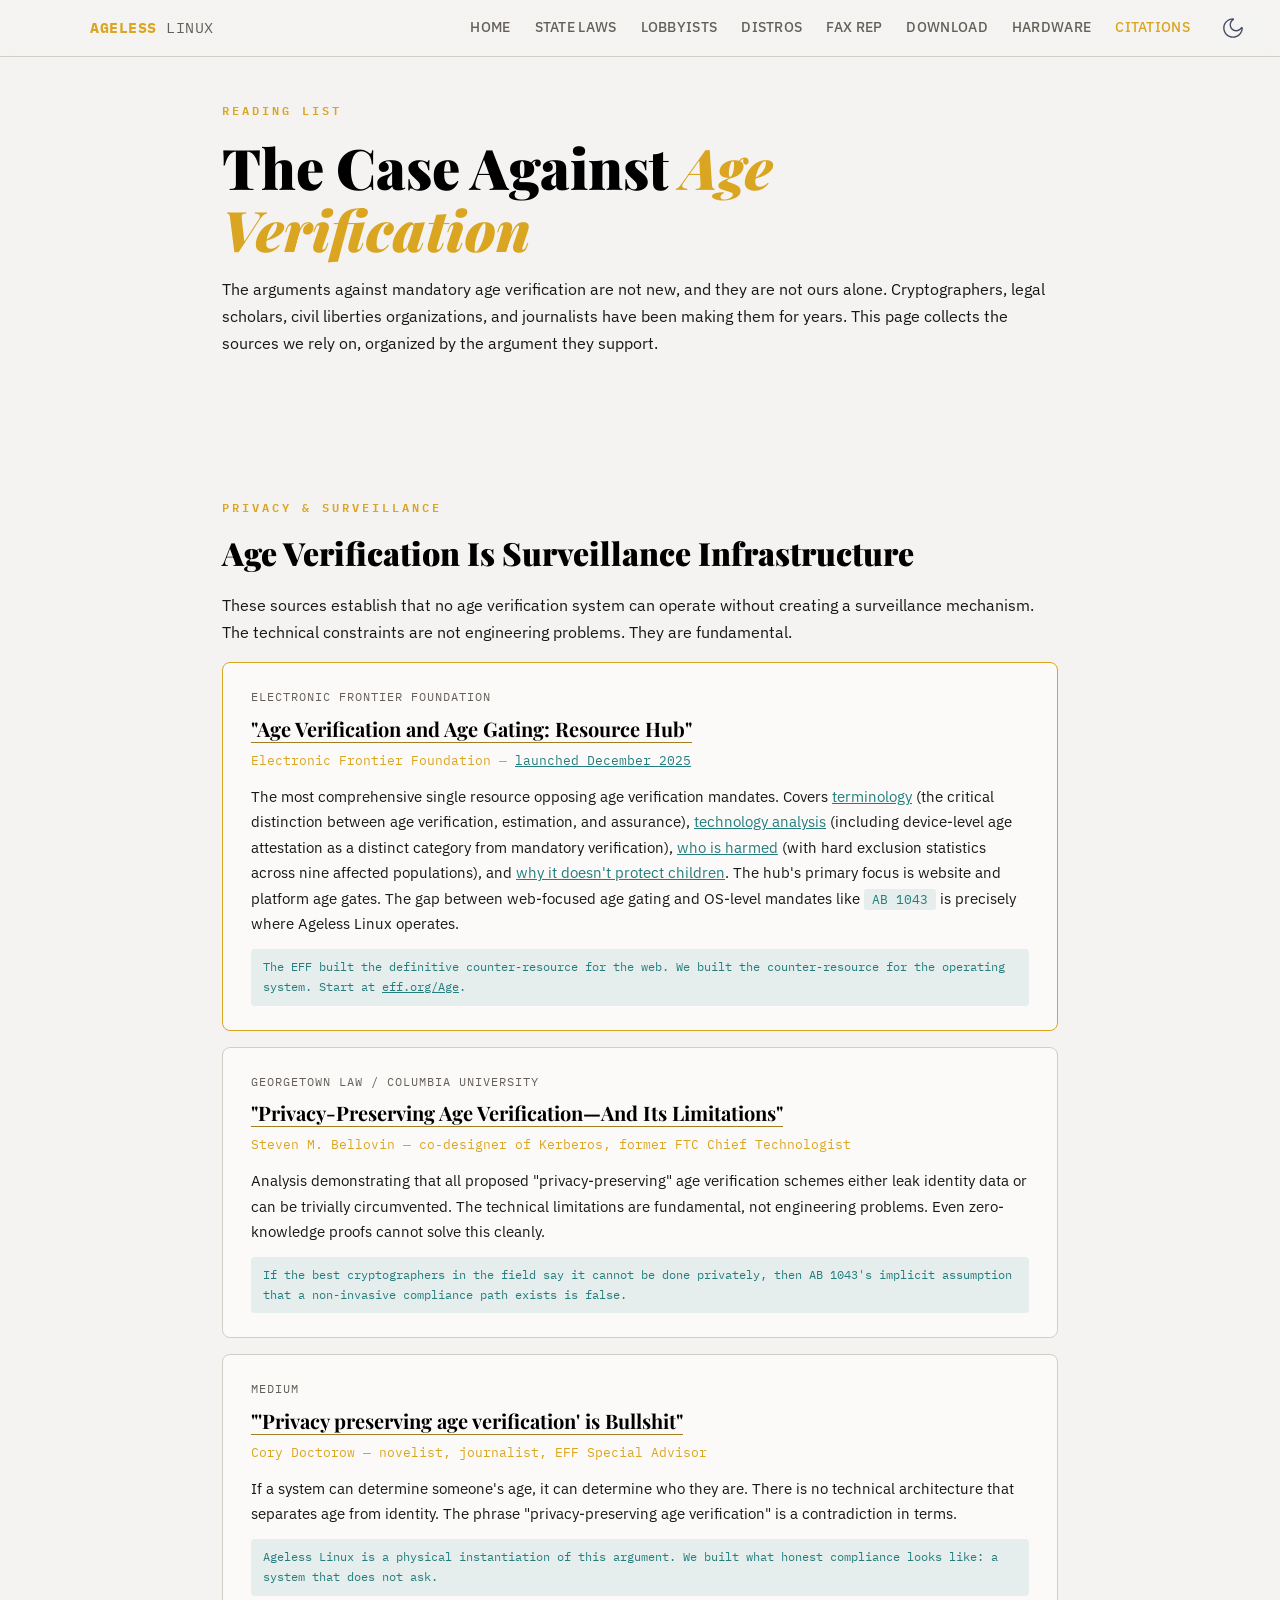
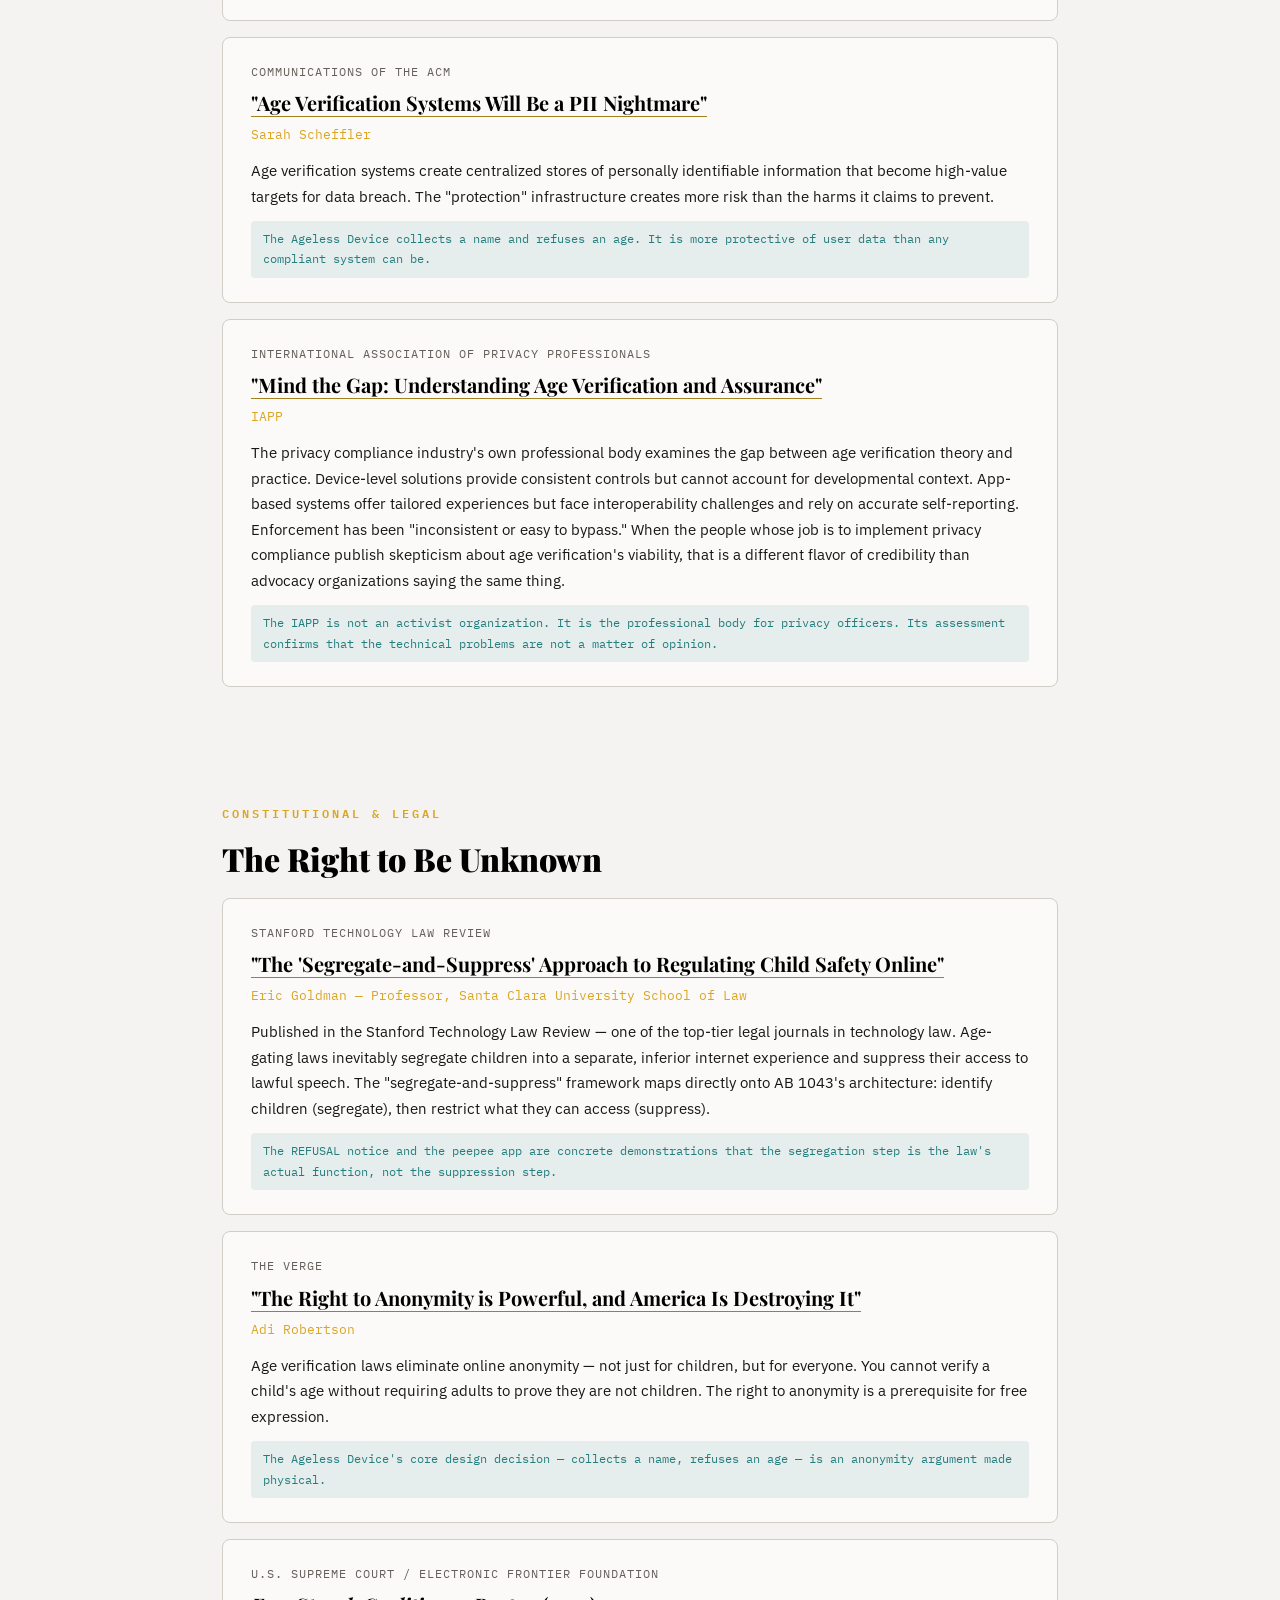
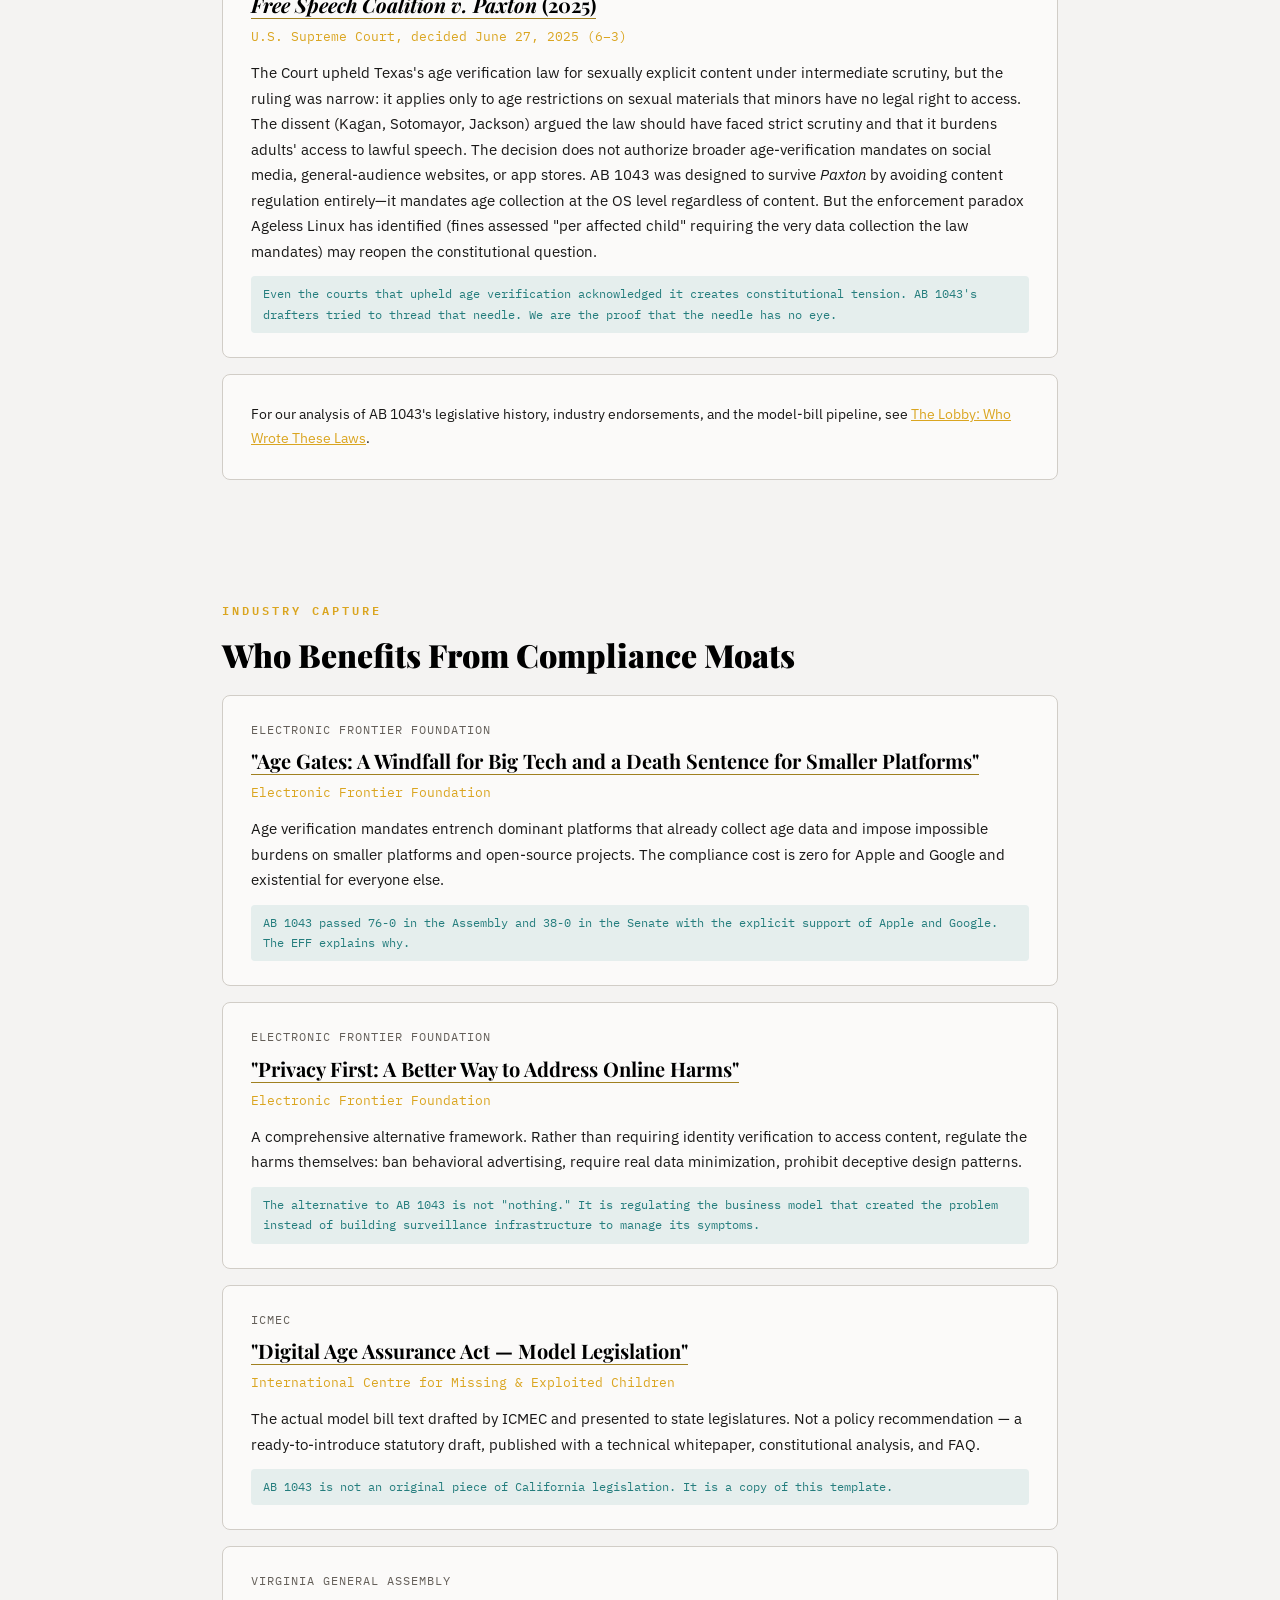
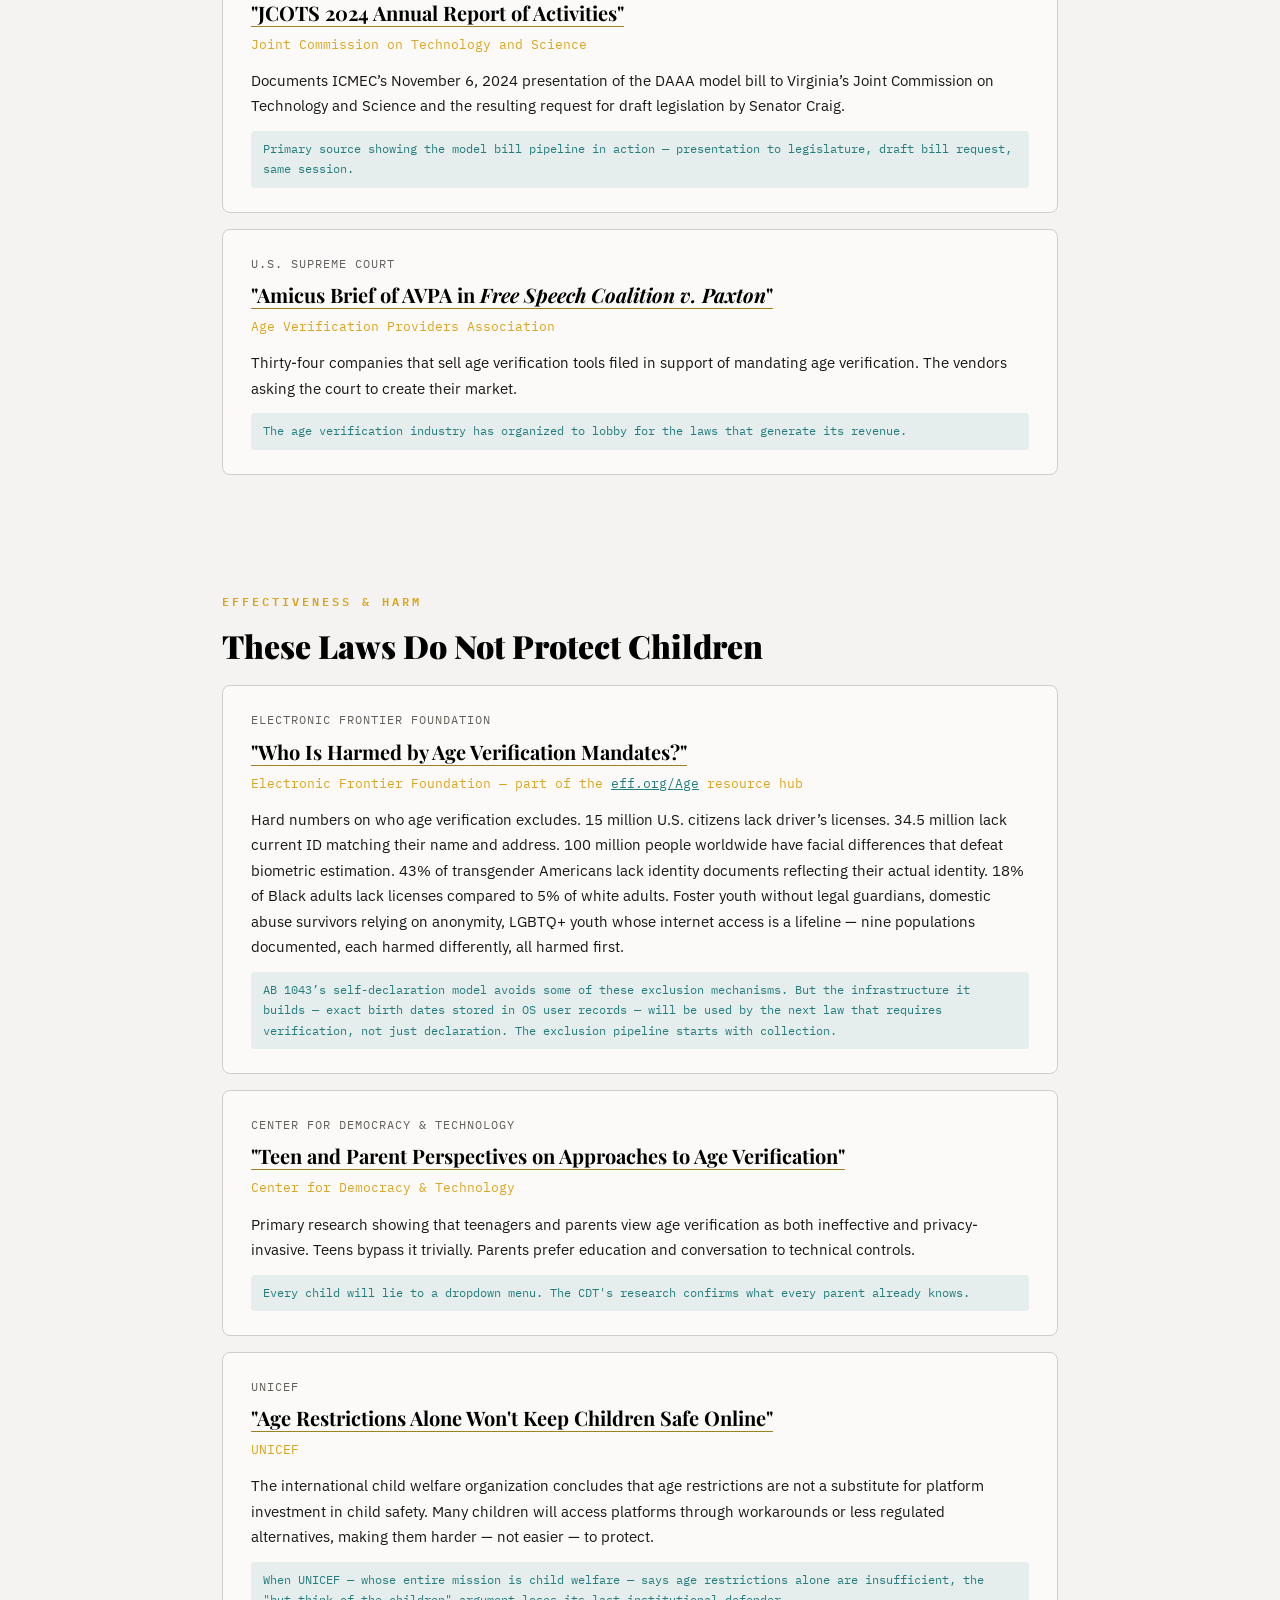
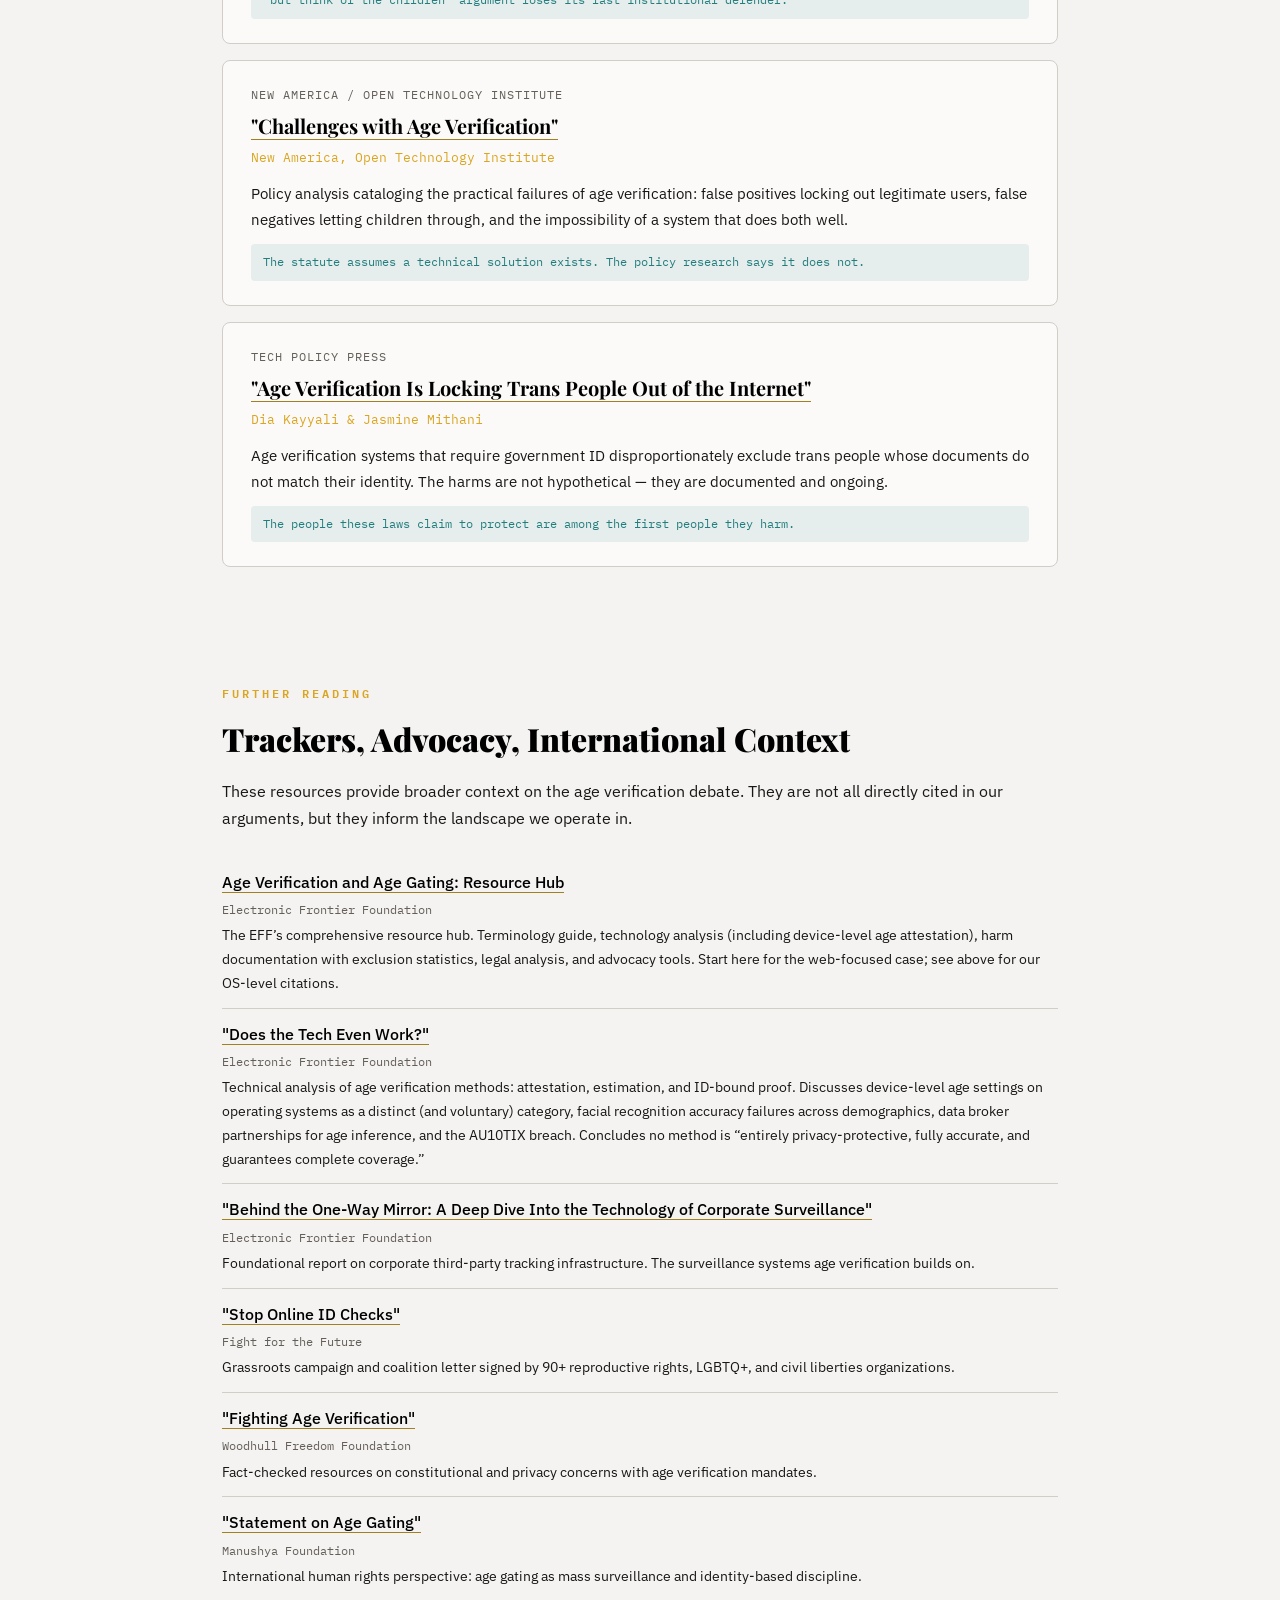
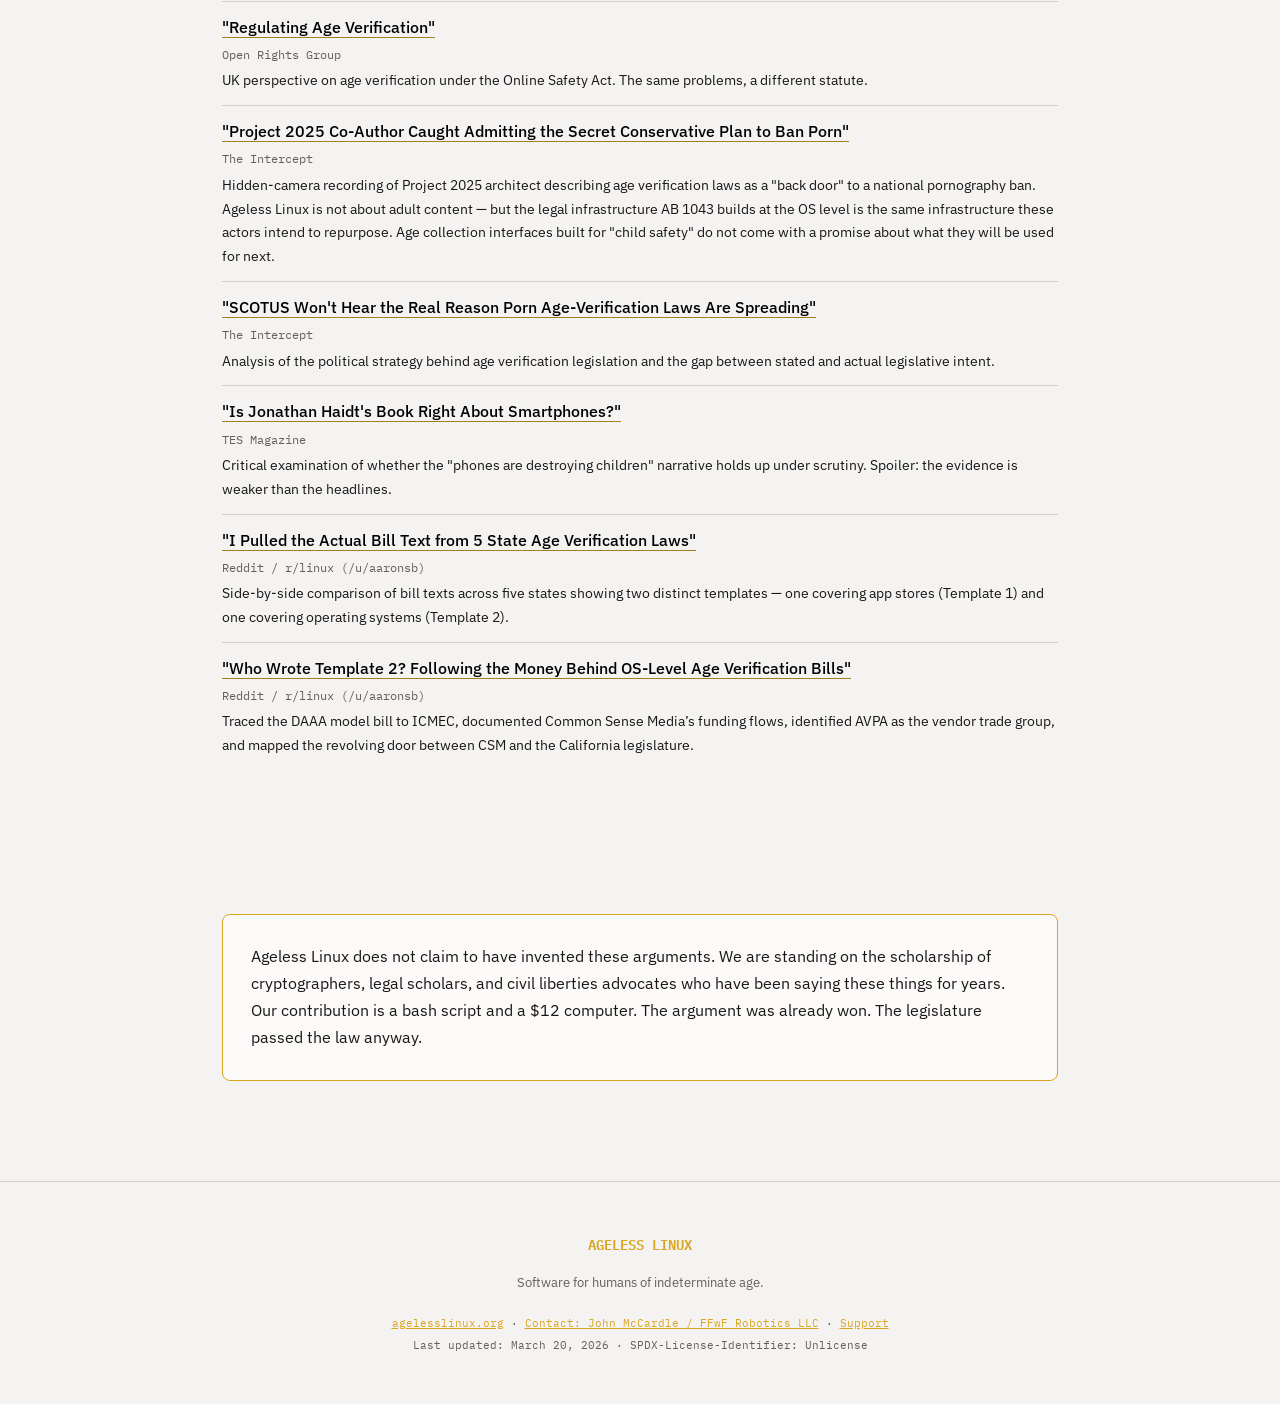
==== commit bf57ba31: "add theme toggle button" ====
--- a/citations.html
+++ b/citations.html
@@ -5,7 +5,8 @@
 <meta name="viewport" content="width=device-width, initial-scale=1.0">
 <title>Ageless Linux — Citations &amp; Reading List</title>
 <link rel="alternate" type="application/rss+xml" title="Ageless Linux: Updates" href="/rss.xml">
-<link rel="stylesheet" href="style.css">
+<script src="base.js"></script>
+  <link rel="stylesheet" href="style.css">
 </head>
 <body class="page-citations">
 
@@ -20,8 +21,11 @@
       <a href="fax.html">Fax Rep</a>
       <a href="download.html">Download</a>
       <a href="hardware.html">Hardware</a>
-      <a href="citations.html" class="active">Citations</a>
-    </div>
+      <a href="citations.html" class="active">Citations</a></div>
+    <button class="theme-toggle" onclick="toggleTheme()" aria-label="Toggle theme">
+        <img src="ast/sun.svg" class="sun-icon" alt="Switch to light mode">
+        <img src="ast/moon.svg" class="moon-icon" alt="Switch to dark mode">
+      </button>
   </div>
 </nav>
 
--- a/style.css
+++ b/style.css
@@ -21,7 +21,7 @@
 nav .logo { font-family:'IBM Plex Mono',monospace; font-weight:700; font-size:15px; color:var(--accent); text-decoration:none; letter-spacing:.5px; }
 nav .logo span { color:var(--text-dim); font-weight:400; }
 nav .links { display:flex; gap:24px; overflow-x:auto; white-space:nowrap; }
-nav .links a { color:var(--text-dim); text-decoration:none; font-size:12px; font-weight:500; letter-spacing:.3px; text-transform:uppercase; transition:color .2s; }
+nav .links a { color:var(--text-dim); text-decoration:none; font-size:14px; font-weight:500; letter-spacing:.3px; text-transform:uppercase; transition:color .2s; }
 nav .links a:hover, nav .links a.active { color:var(--accent); }
 
 /* LAYOUT */
@@ -445,8 +445,8 @@
 
 
 
-@media (prefers-color-scheme: light) {
-  :root {
+[data-theme="light"]  {
+  & {
     --bg: #f4f3f2;
     --bg-raised: #eae8e3;
     --bg-card: #fbfaf9;
@@ -598,3 +598,18 @@
   }
 
 }
+
+/* THEME TOGGLE */
+.theme-toggle { background: none; border: none; cursor: pointer; padding: 4px; display: flex; align-items: center; position: absolute; right: 32px; top: 50%; transform: translateY(-50%); }
+.theme-toggle img { width: 22px; height: 22px; transition: opacity 0.2s; filter: invert(0.8); }
+.theme-toggle:hover img { filter: invert(0.7) sepia(1) saturate(10) hue-rotate(5deg); }
+
+/* Show Sun in Dark Mode */
+[data-theme="dark"] .sun-icon { display: block; }
+[data-theme="dark"] .moon-icon { display: none; }
+
+/* Show Moon in Light Mode */
+[data-theme="light"] .sun-icon { display: none; }
+[data-theme="light"] .moon-icon { display: block; }
+[data-theme="light"] .theme-toggle img { filter: invert(0.2); }
+[data-theme="light"] .theme-toggle:hover img { filter: invert(0.4) sepia(1) saturate(5) hue-rotate(-30deg); }
